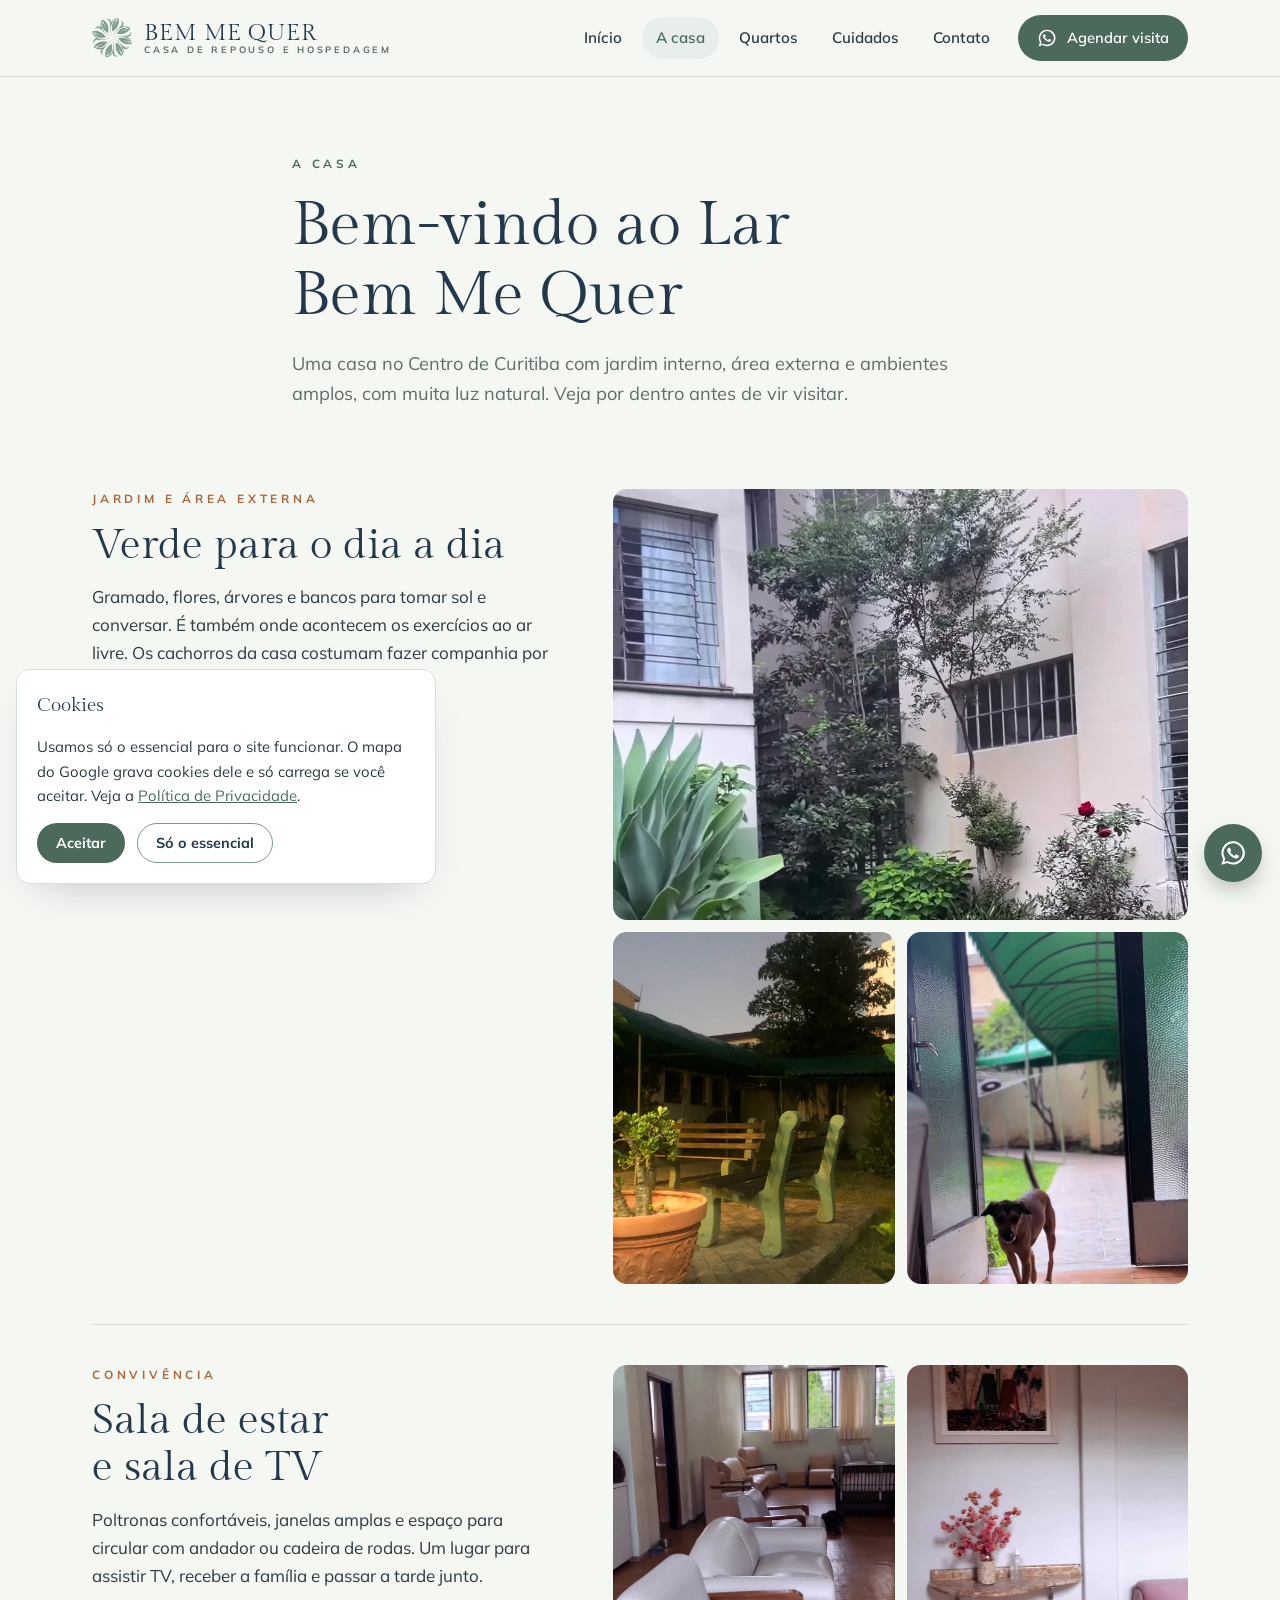
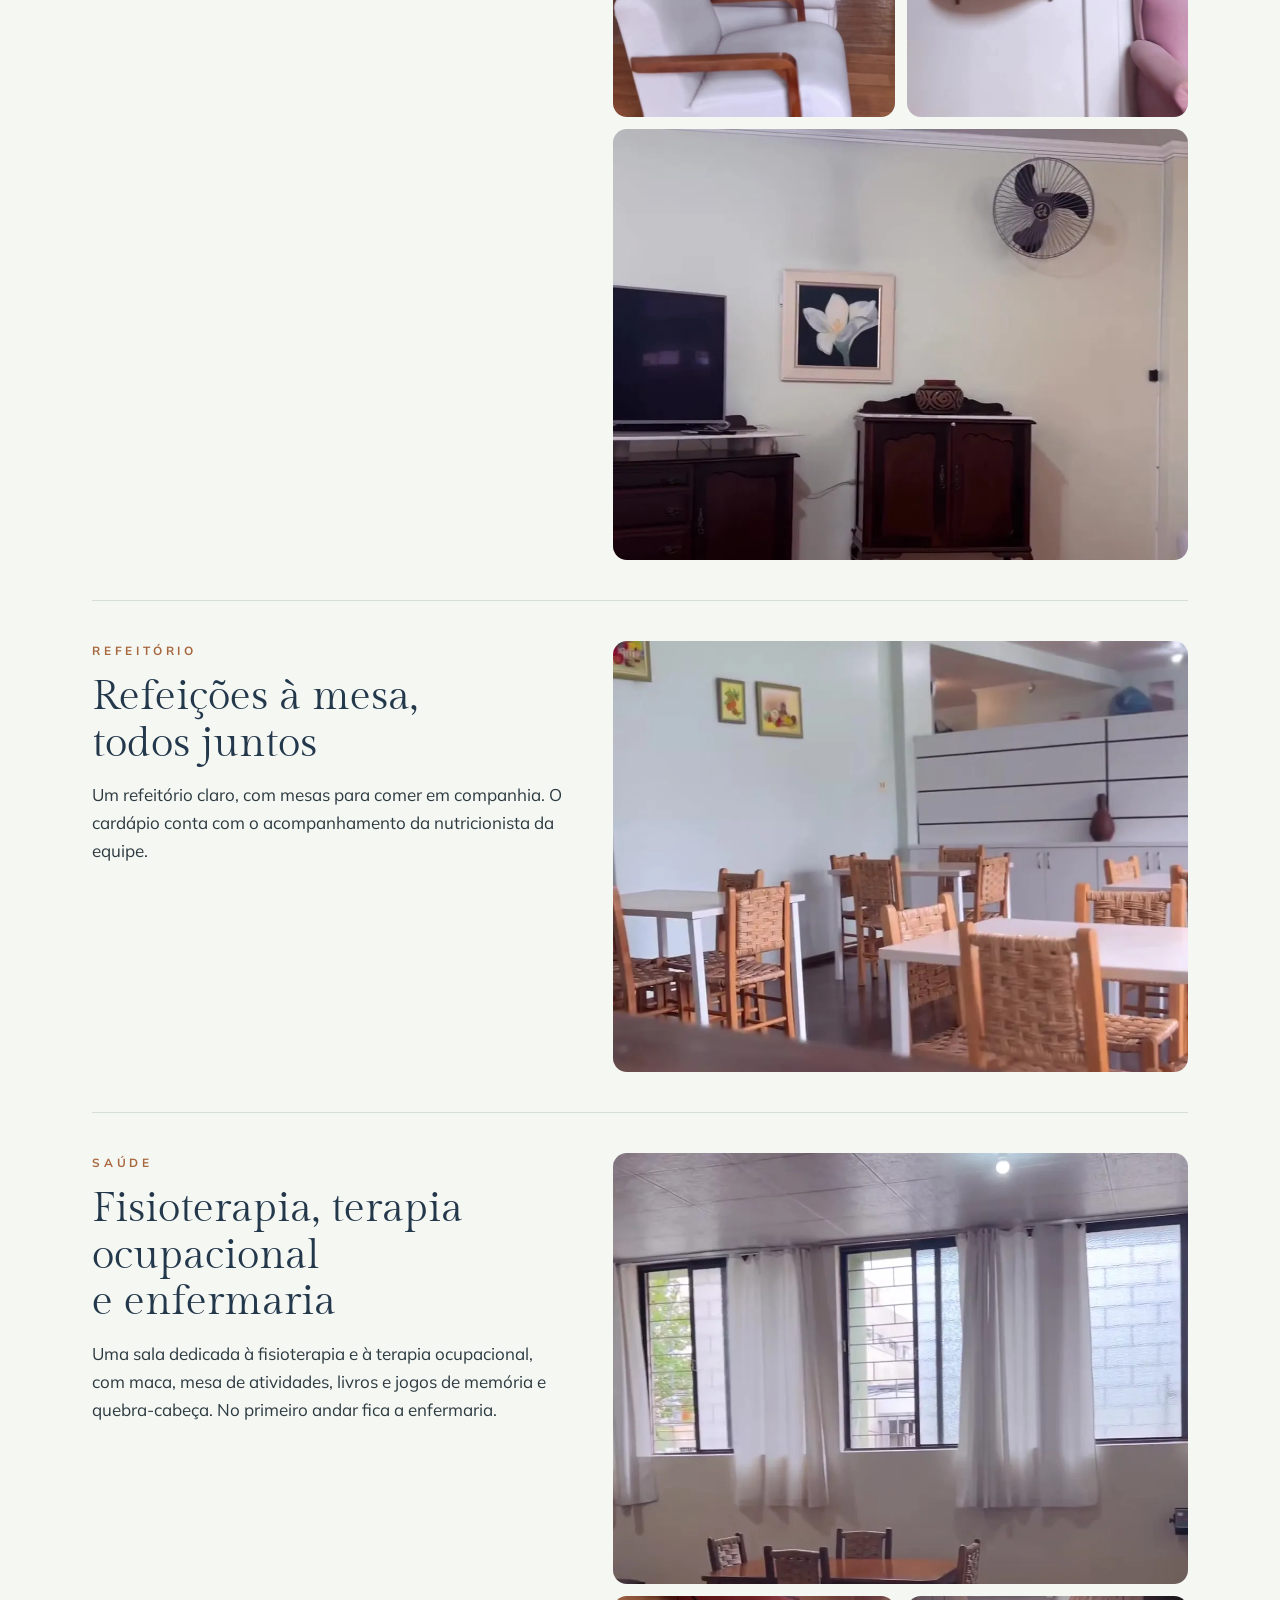
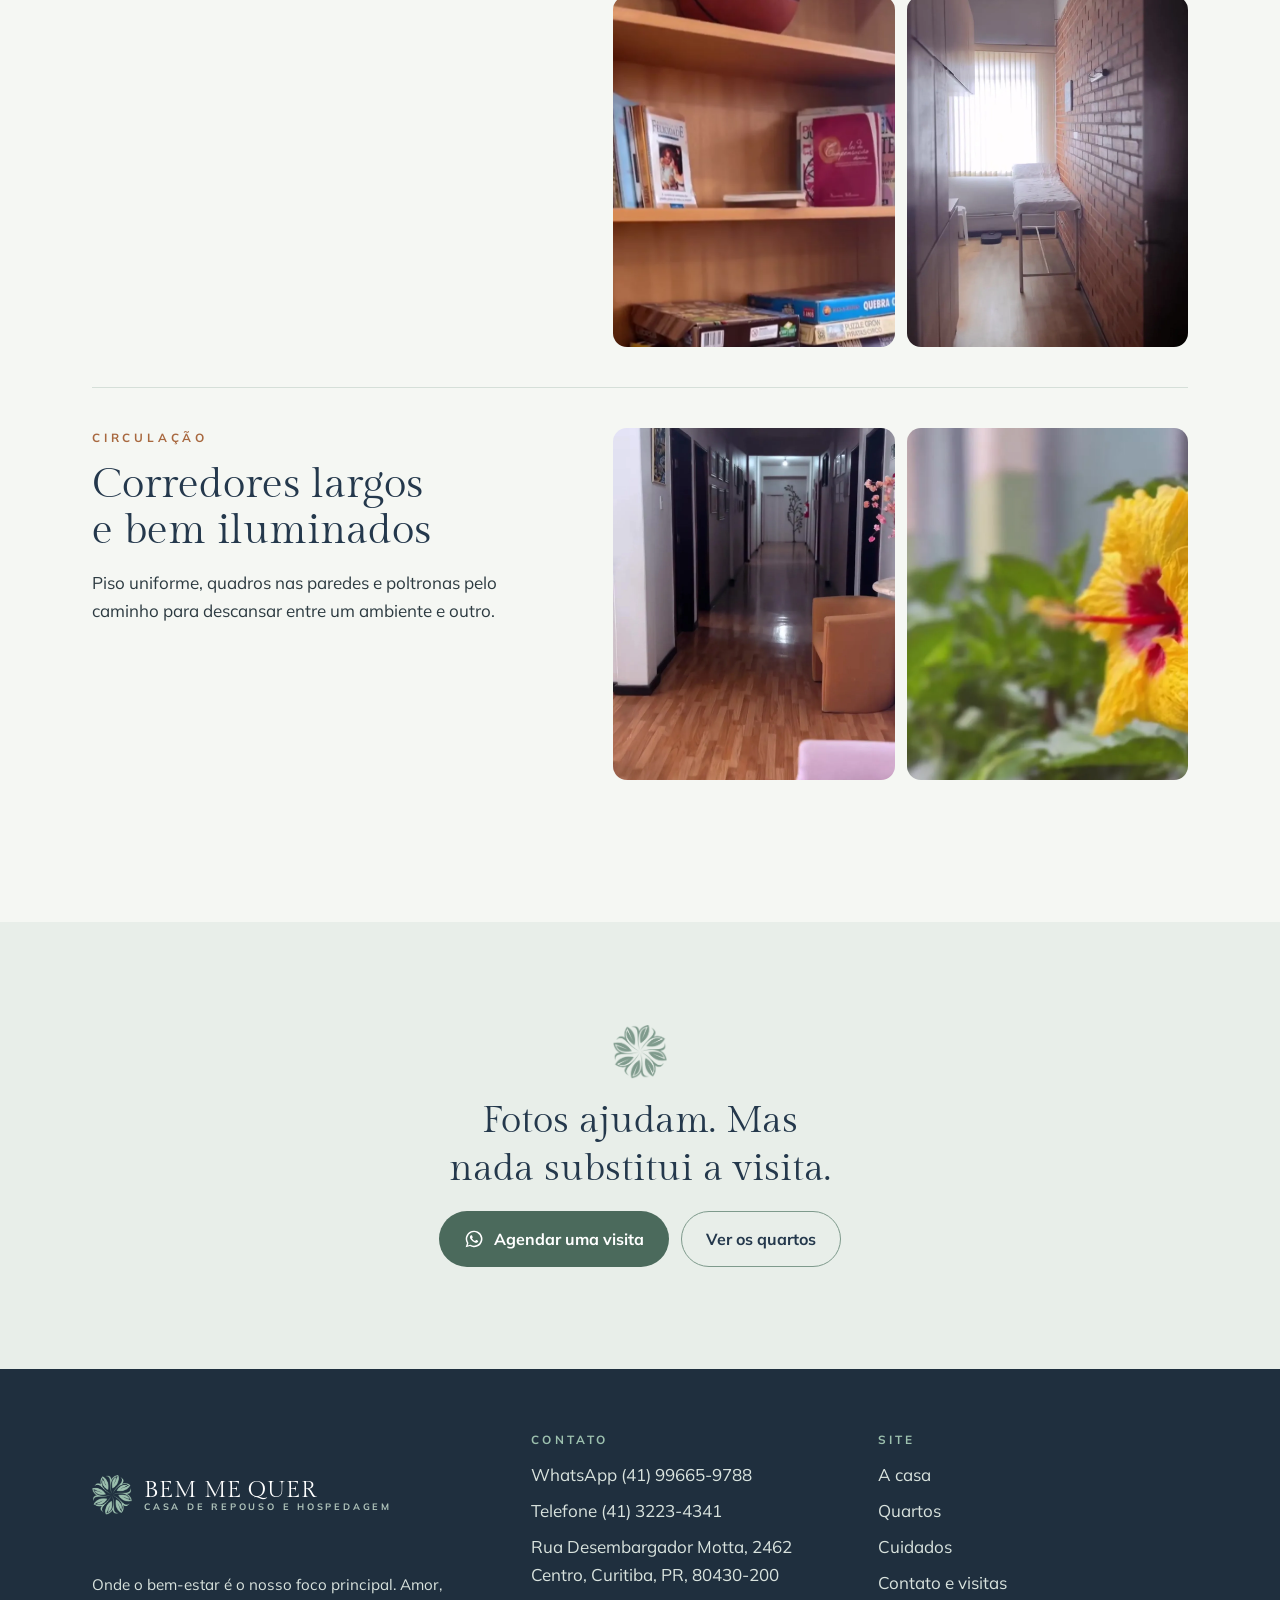
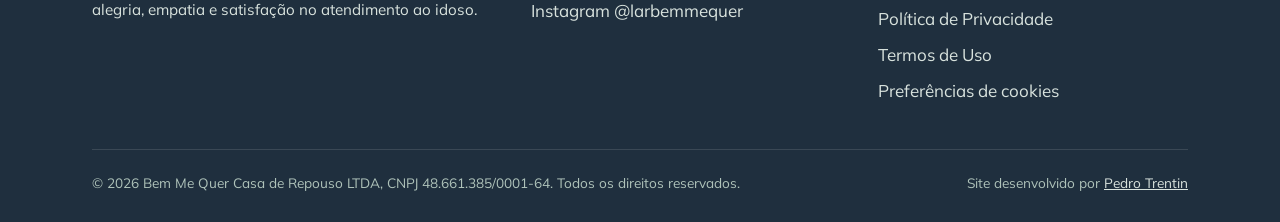
==== a-casa.html @ e37a3519 "Primeira versão do site Bem Me Quer" ====
<!doctype html><html lang="pt-BR"><head><meta charset="utf-8">
<meta name="viewport" content="width=device-width,initial-scale=1,viewport-fit=cover">
<title>A casa | Bem Me Quer</title><meta name="description" content="Conheça os ambientes da Bem Me Quer: jardim, sala de estar, refeitório, sala de fisioterapia e terapia ocupacional e enfermaria.">
<meta property="og:title" content="A casa | Bem Me Quer"><meta property="og:description" content="Conheça os ambientes da Bem Me Quer: jardim, sala de estar, refeitório, sala de fisioterapia e terapia ocupacional e enfermaria."><meta property="og:type" content="website"><meta property="og:locale" content="pt_BR">
<meta property="og:image" content="/img/sala-estar.webp"><meta name="theme-color" content="#7E9A8C">
<link rel="icon" type="image/png" href="/img/flor.png">
<link rel="preload" href="/assets/fonts/gilda-display-latin-400-normal.woff2" as="font" type="font/woff2" crossorigin>
<link rel="stylesheet" href="/assets/fonts.css"><link rel="stylesheet" href="/assets/site.css">
<script type="application/ld+json">{"@context": "https://schema.org", "@type": "LocalBusiness", "name": "Bem Me Quer Casa de Repouso e Hospedagem", "telephone": "+55-41-99665-9788", "address": {"@type": "PostalAddress", "streetAddress": "Rua Desembargador Motta, 2462", "addressLocality": "Curitiba", "addressRegion": "PR", "postalCode": "80430-200", "addressCountry": "BR"}, "sameAs": ["https://www.instagram.com/larbemmequer/"]}</script>
</head><body><a class="skip" href="#conteudo" style="position:absolute;left:-999px">Pular para o conteúdo</a>
<header class="site-header"><div class="wrap hdr">
<a class="brand" href="/" aria-label="Bem Me Quer, página inicial"><span class="flor"></span><span class="brand-name"><b>BEM ME QUER</b><small>Casa de repouso e hospedagem</small></span></a>
<button class="menu-btn" type="button" aria-expanded="false" aria-controls="menu">Menu</button>
<nav class="nav" id="menu" aria-label="Principal"><a href="/" data-link="inicio">Início</a><a href="/a-casa" data-link="a-casa" aria-current="page">A casa</a><a href="/quartos" data-link="quartos">Quartos</a><a href="/cuidados" data-link="cuidados">Cuidados</a><a href="/contato" data-link="contato">Contato</a><a class="btn btn-primary" href="https://wa.me/5541996659788?text=Ol%C3%A1%21%20Vi%20o%20site%20da%20Bem%20Me%20Quer%20e%20gostaria%20de%20mais%20informa%C3%A7%C3%B5es." target="_blank" rel="noopener"><svg viewBox="0 0 24 24" fill="currentColor" aria-hidden="true"><path d="M12.04 2a9.9 9.9 0 0 0-8.5 14.98L2 22l5.15-1.5A9.94 9.94 0 1 0 12.04 2Zm0 18.13a8.2 8.2 0 0 1-4.2-1.15l-.3-.18-3.05.9.9-2.97-.2-.31a8.2 8.2 0 1 1 6.85 3.71Zm4.5-6.14c-.25-.12-1.46-.72-1.69-.8-.23-.08-.39-.12-.55.12-.17.25-.64.8-.78.97-.14.16-.29.18-.53.06a6.7 6.7 0 0 1-3.34-2.92c-.25-.43.25-.4.72-1.34.08-.16.04-.3-.02-.43l-.75-1.8c-.2-.47-.4-.4-.55-.41h-.47a.9.9 0 0 0-.65.3 2.74 2.74 0 0 0-.86 2.04 4.76 4.76 0 0 0 1 2.53 10.9 10.9 0 0 0 4.18 3.69c1.55.67 2.16.73 2.94.61.47-.07 1.46-.6 1.66-1.18.2-.58.2-1.07.14-1.18-.06-.1-.22-.16-.47-.28Z"/></svg>Agendar visita</a></nav>
</div></header><main id="conteudo"><section class="page-head">
 <div class="wrap stack">
  <p class="eyebrow">A casa</p>
  <h1>Bem-vindo ao Lar Bem Me Quer</h1>
  <p class="lead">Uma casa no Centro de Curitiba com jardim interno, área externa e ambientes amplos, com muita luz natural. Veja por dentro antes de vir visitar.</p>
 </div>
</section>

<section class="section" style="padding-top:32px">
 <div class="wrap">

  <div class="env">
   <div class="env-copy">
    <p class="eyebrow">Jardim e área externa</p>
    <h2>Verde para o dia a dia</h2>
    <p>Gramado, flores, árvores e bancos para tomar sol e conversar. É também onde acontecem os exercícios ao ar livre. Os cachorros da casa costumam fazer companhia por ali.</p>
   </div>
   <div class="env-photos">
    <figure class="full"><img src="/img/jardim.webp" alt="Gramado com agaves, árvores e roseiras ao lado do prédio" loading="lazy"></figure>
    <figure class="port"><img src="/img/jardim-banco.webp" alt="Bancos verdes e vaso com planta no jardim" loading="lazy"></figure>
    <figure class="port"><img src="/img/porta-jardim.webp" alt="Porta de vidro aberta para o caminho coberto do jardim" loading="lazy"></figure>
   </div>
  </div>

  <div class="env">
   <div class="env-copy">
    <p class="eyebrow">Convivência</p>
    <h2>Sala de estar e sala de TV</h2>
    <p>Poltronas confortáveis, janelas amplas e espaço para circular com andador ou cadeira de rodas. Um lugar para assistir TV, receber a família e passar a tarde junto.</p>
   </div>
   <div class="env-photos">
    <figure class="port"><img src="/img/sala-estar.webp" alt="Sala de estar com poltronas claras" loading="lazy"></figure>
    <figure class="port"><img src="/img/poltrona-rosa.webp" alt="Canto com poltrona rosa, quadro e arranjo de flores" loading="lazy"></figure>
    <figure class="full"><img src="/img/sala-tv.webp" alt="Sala de TV com móveis de madeira e quadro de flor" loading="lazy"></figure>
   </div>
  </div>

  <div class="env">
   <div class="env-copy">
    <p class="eyebrow">Refeitório</p>
    <h2>Refeições à mesa, todos juntos</h2>
    <p>Um refeitório claro, com mesas para comer em companhia. O cardápio conta com o acompanhamento da nutricionista da equipe.</p>
   </div>
   <div class="env-photos">
    <figure class="full"><img src="/img/refeitorio.webp" alt="Refeitório com mesas brancas e cadeiras de palha" loading="lazy"></figure>
   </div>
  </div>

  <div class="env">
   <div class="env-copy">
    <p class="eyebrow">Saúde</p>
    <h2>Fisioterapia, terapia ocupacional e enfermaria</h2>
    <p>Uma sala dedicada à fisioterapia e à terapia ocupacional, com maca, mesa de atividades, livros e jogos de memória e quebra-cabeça. No primeiro andar fica a enfermaria.</p>
   </div>
   <div class="env-photos">
    <figure class="full"><img src="/img/fisio-sala.webp" alt="Sala de fisioterapia e terapia ocupacional" loading="lazy"></figure>
    <figure class="port"><img src="/img/estante.webp" alt="Estante com livros, jogos de memória e quebra-cabeças" loading="lazy" style="height:100%"></figure>
    <figure class="port"><img src="/img/enfermaria.webp" alt="Enfermaria do primeiro andar com maca" loading="lazy"></figure>
   </div>
  </div>

  <div class="env">
   <div class="env-copy">
    <p class="eyebrow">Circulação</p>
    <h2>Corredores largos e bem iluminados</h2>
    <p>Piso uniforme, quadros nas paredes e poltronas pelo caminho para descansar entre um ambiente e outro.</p>
   </div>
   <div class="env-photos">
    <figure class="port"><img src="/img/corredor.webp" alt="Corredor com portas dos quartos e quadros" loading="lazy"></figure>
    <figure class="port"><img src="/img/hibisco.webp" alt="Hibisco amarelo do jardim" loading="lazy"></figure>
   </div>
  </div>

 </div>
</section>

<section class="section alt">
 <div class="wrap quote-wrap">
  <span class="flor" aria-hidden="true"></span>
  <p class="quote">Fotos ajudam. Mas nada substitui a visita.</p>
  <div class="btn-row" style="justify-content:center"><a class="btn btn-primary" href="https://wa.me/5541996659788?text=Ol%C3%A1%21%20Gostaria%20de%20agendar%20uma%20visita%20%C3%A0%20Bem%20Me%20Quer." target="_blank" rel="noopener"><svg viewBox="0 0 24 24" fill="currentColor" aria-hidden="true"><path d="M12.04 2a9.9 9.9 0 0 0-8.5 14.98L2 22l5.15-1.5A9.94 9.94 0 1 0 12.04 2Zm0 18.13a8.2 8.2 0 0 1-4.2-1.15l-.3-.18-3.05.9.9-2.97-.2-.31a8.2 8.2 0 1 1 6.85 3.71Zm4.5-6.14c-.25-.12-1.46-.72-1.69-.8-.23-.08-.39-.12-.55.12-.17.25-.64.8-.78.97-.14.16-.29.18-.53.06a6.7 6.7 0 0 1-3.34-2.92c-.25-.43.25-.4.72-1.34.08-.16.04-.3-.02-.43l-.75-1.8c-.2-.47-.4-.4-.55-.41h-.47a.9.9 0 0 0-.65.3 2.74 2.74 0 0 0-.86 2.04 4.76 4.76 0 0 0 1 2.53 10.9 10.9 0 0 0 4.18 3.69c1.55.67 2.16.73 2.94.61.47-.07 1.46-.6 1.66-1.18.2-.58.2-1.07.14-1.18-.06-.1-.22-.16-.47-.28Z"/></svg>Agendar uma visita</a><a class="btn btn-ghost" href="/quartos">Ver os quartos</a></div>
 </div>
</section>
</main><footer class="site-footer"><div class="wrap">
<div class="ft">
 <div class="stack" style="gap:16px">
  <a class="brand" href="/"><span class="flor"></span><span class="brand-name"><b>BEM ME QUER</b><small>Casa de repouso e hospedagem</small></span></a>
  <p>Onde o bem-estar é o nosso foco principal. Amor, alegria, empatia e satisfação no atendimento ao idoso.</p>
 </div>
 <div><h3>Contato</h3><ul>
  <li><a href="https://wa.me/5541996659788?text=Ol%C3%A1%21%20Vi%20o%20site%20da%20Bem%20Me%20Quer%20e%20gostaria%20de%20mais%20informa%C3%A7%C3%B5es." target="_blank" rel="noopener">WhatsApp (41) 99665-9788</a></li>
  <li>Telefone (41) 3223-4341</li>
  <li><a href="https://www.google.com/maps/search/?api=1&query=Rua%20Desembargador%20Motta%2C%202462%2C%20Centro%2C%20Curitiba%2C%20PR%2C%2080430-200" target="_blank" rel="noopener">Rua Desembargador Motta, 2462<br>Centro, Curitiba, PR, 80430-200</a></li>
  <li><a href="https://www.instagram.com/larbemmequer/" target="_blank" rel="noopener">Instagram @larbemmequer</a></li>
 </ul></div>
 <div><h3>Site</h3><ul>
  <li><a href="/a-casa">A casa</a></li><li><a href="/quartos">Quartos</a></li><li><a href="/cuidados">Cuidados</a></li><li><a href="/contato">Contato e visitas</a></li>
  <li><a href="/privacidade">Política de Privacidade</a></li><li><a href="/termos">Termos de Uso</a></li>
  <li><button class="linkbtn" type="button" data-cookie-prefs>Preferências de cookies</button></li>
 </ul></div>
</div>
<div class="ft-bottom"><span>© <span data-year>2026</span> Bem Me Quer Casa de Repouso LTDA, CNPJ 48.661.385/0001-64. Todos os direitos reservados.</span><span>Site desenvolvido por <a href="https://www.instagram.com/ph.trentin/" target="_blank" rel="noopener">Pedro Trentin</a></span></div>
</div></footer>
<a class="wa-float" href="https://wa.me/5541996659788?text=Ol%C3%A1%21%20Vi%20o%20site%20da%20Bem%20Me%20Quer%20e%20gostaria%20de%20mais%20informa%C3%A7%C3%B5es." target="_blank" rel="noopener" aria-label="Conversar no WhatsApp"><svg viewBox="0 0 24 24" fill="currentColor" aria-hidden="true"><path d="M12.04 2a9.9 9.9 0 0 0-8.5 14.98L2 22l5.15-1.5A9.94 9.94 0 1 0 12.04 2Zm0 18.13a8.2 8.2 0 0 1-4.2-1.15l-.3-.18-3.05.9.9-2.97-.2-.31a8.2 8.2 0 1 1 6.85 3.71Zm4.5-6.14c-.25-.12-1.46-.72-1.69-.8-.23-.08-.39-.12-.55.12-.17.25-.64.8-.78.97-.14.16-.29.18-.53.06a6.7 6.7 0 0 1-3.34-2.92c-.25-.43.25-.4.72-1.34.08-.16.04-.3-.02-.43l-.75-1.8c-.2-.47-.4-.4-.55-.41h-.47a.9.9 0 0 0-.65.3 2.74 2.74 0 0 0-.86 2.04 4.76 4.76 0 0 0 1 2.53 10.9 10.9 0 0 0 4.18 3.69c1.55.67 2.16.73 2.94.61.47-.07 1.46-.6 1.66-1.18.2-.58.2-1.07.14-1.18-.06-.1-.22-.16-.47-.28Z"/></svg></a>
<div class="cookie" id="cookie" role="dialog" aria-label="Aviso de cookies" hidden>
 <b>Cookies</b>
 <p>Usamos só o essencial para o site funcionar. O mapa do Google grava cookies dele e só carrega se você aceitar. Veja a <a href="/privacidade">Política de Privacidade</a>.</p>
 <div class="btn-row"><button class="btn btn-primary" type="button" data-accept>Aceitar</button><button class="btn btn-ghost" type="button" data-essential>Só o essencial</button></div>
</div><script src="/assets/site.js"></script></body></html>
---- assets/fonts.css ----
@font-face{font-family:"Gilda Display";src:url(/assets/fonts/gilda-display-latin-400-normal.woff2) format("woff2");font-weight:400;font-display:swap}
@font-face{font-family:"Mulish";src:url(/assets/fonts/mulish-latin-400-normal.woff2) format("woff2");font-weight:400;font-display:swap}
@font-face{font-family:"Mulish";src:url(/assets/fonts/mulish-latin-600-normal.woff2) format("woff2");font-weight:600;font-display:swap}
@font-face{font-family:"Mulish";src:url(/assets/fonts/mulish-latin-700-normal.woff2) format("woff2");font-weight:700;font-display:swap}
---- assets/site.css ----
:root{
  --paper:#F5F7F3;
  --paper-2:#E8EEE9;
  --card:#FFFFFF;
  --sage:#7E9A8C;
  --sage-deep:#4B6A5C;
  --sage-soft:#C9D8CF;
  --navy:#24384C;
  --ink:#2C3A40;
  --muted:#5E6E69;
  --caramel:#A8683F;
  --line:#D5DFD8;
  --on-sage:#FFFFFF;
  --footer:#1F2F3E;
  --footer-ink:#D9E3DE;
  --shadow:0 18px 40px -24px rgba(36,56,76,.35);
  --radius:14px;
  --display:"Gilda Display","Cormorant Garamond",Georgia,"Times New Roman",serif;
  --body:"Mulish","Segoe UI",system-ui,-apple-system,sans-serif;
  --wrap:1160px;
}
@media (prefers-color-scheme:dark){
  :root:not([data-theme="light"]){
    color-scheme:dark;
    --paper:#131B20;--paper-2:#1A252B;--card:#1E2A31;
    --sage:#7E9A8C;--sage-deep:#9CC0AE;--sage-soft:#2E4239;
    --navy:#E4ECE7;--ink:#D6E0DB;--muted:#9FB0A9;--caramel:#D79A72;
    --line:#2C3A40;--footer:#0D1418;--footer-ink:#C9D6D0;
    --shadow:0 18px 40px -24px rgba(0,0,0,.6);
  }
}
:root[data-theme="dark"]{
  color-scheme:dark;
  --paper:#131B20;--paper-2:#1A252B;--card:#1E2A31;
  --sage:#7E9A8C;--sage-deep:#9CC0AE;--sage-soft:#2E4239;
  --navy:#E4ECE7;--ink:#D6E0DB;--muted:#9FB0A9;--caramel:#D79A72;
  --line:#2C3A40;--footer:#0D1418;--footer-ink:#C9D6D0;
  --shadow:0 18px 40px -24px rgba(0,0,0,.6);
}

*,*::before,*::after{box-sizing:border-box}
html{scroll-behavior:smooth}
@media (prefers-reduced-motion:reduce){html{scroll-behavior:auto}*{animation:none!important;transition:none!important}}
body{margin:0;background:var(--paper);color:var(--ink);font-family:var(--body);font-size:17px;line-height:1.65;-webkit-font-smoothing:antialiased}
img{max-width:100%;display:block}
a{color:var(--sage-deep)}
a:focus-visible,button:focus-visible,summary:focus-visible{outline:2px solid var(--caramel);outline-offset:3px;border-radius:6px}
h1,h2,h3{font-family:var(--display);font-weight:400;color:var(--navy);line-height:1.12;text-wrap:balance;margin:0}
h1{font-size:clamp(2.3rem,5.2vw,3.9rem)}
h2{font-size:clamp(1.8rem,3.4vw,2.6rem)}
h3{font-size:1.4rem}
p{margin:0}
.wrap{max-width:var(--wrap);margin:0 auto;padding-inline:clamp(16px,4vw,32px)}
.eyebrow{font-size:.74rem;letter-spacing:.32em;text-transform:uppercase;color:var(--sage-deep);font-weight:700}
.lead{font-size:1.14rem;color:var(--muted);max-width:60ch}
.stack{display:grid;gap:18px}
.section{padding-block:clamp(56px,8vw,104px)}
.section.alt{background:var(--paper-2)}
.sec-head{display:grid;gap:14px;max-width:720px;margin-bottom:40px}
.flor{display:inline-block;width:1em;height:1em;background:currentColor;-webkit-mask:url(/img/flor.png) center/contain no-repeat;mask:url(/img/flor.png) center/contain no-repeat}

/* botões */
.btn{display:inline-flex;align-items:center;gap:10px;padding:14px 24px;border-radius:999px;font-weight:700;font-size:1rem;text-decoration:none;border:1.5px solid transparent;cursor:pointer;transition:background .2s,color .2s,border-color .2s;font-family:var(--body)}
.btn svg{width:20px;height:20px;flex:none}
.btn-primary{background:#4B6A5C;color:#fff}
.btn-primary:hover{background:#3C5A4C}
.btn-ghost{border-color:var(--sage);color:var(--navy);background:transparent}
.btn-ghost:hover{background:var(--sage-soft)}
.btn-row{display:flex;flex-wrap:wrap;gap:12px}

/* header */
.site-header{position:sticky;top:env(safe-area-inset-top,0px);z-index:40;background:color-mix(in srgb,var(--paper) 92%,transparent);backdrop-filter:blur(10px);border-bottom:1px solid var(--line)}
.hdr{display:flex;align-items:center;justify-content:space-between;gap:20px;min-height:76px}
.brand{display:flex;align-items:center;gap:12px;text-decoration:none;color:var(--navy)}
.brand .flor{font-size:40px;color:var(--sage)}
.brand-name{display:grid;line-height:1.05}
.brand-name b{font-family:var(--display);font-weight:400;font-size:1.45rem;letter-spacing:.04em}
.brand-name small{font-size:.58rem;letter-spacing:.3em;text-transform:uppercase;color:var(--muted);font-weight:700}
.nav{display:flex;align-items:center;gap:6px}
.nav a{padding:8px 14px;border-radius:999px;text-decoration:none;color:var(--ink);font-weight:600;font-size:.95rem}
.nav a:hover{background:var(--paper-2)}
.nav a[aria-current="page"]{color:var(--sage-deep);background:var(--paper-2)}
.nav .btn{margin-left:8px;padding:10px 18px;font-size:.92rem}
.nav a.btn-primary,.nav a.btn-primary:hover{color:#fff;background:#4B6A5C}
.nav a.btn-primary:hover{background:#3C5A4C}
.nw{white-space:nowrap}
.menu-btn{display:none;background:none;border:1.5px solid var(--line);border-radius:999px;padding:9px 16px;font:700 .9rem var(--body);color:var(--navy);cursor:pointer}
@media (max-width:900px){
  .menu-btn{display:inline-flex}
  .nav{display:none;position:absolute;left:0;right:0;top:100%;flex-direction:column;align-items:stretch;background:var(--paper);border-bottom:1px solid var(--line);padding:12px clamp(16px,4vw,32px) 20px}
  .nav.open{display:flex}
  .nav a{padding:12px 14px}
  .nav .btn{margin:8px 0 0;justify-content:center}
}

/* hero */
.hero{padding-block:clamp(40px,6vw,80px) clamp(56px,7vw,96px);position:relative;overflow:hidden}
.hero-grid{display:grid;grid-template-columns:1fr 1fr;gap:clamp(32px,5vw,72px);align-items:center}
.hero-copy{display:grid;gap:24px;position:relative;z-index:1}
.hero-copy .lead{font-size:1.2rem}
.hero-bg{position:absolute;right:-140px;top:-120px;font-size:520px;color:var(--sage);opacity:.09;animation:girar 3.2s cubic-bezier(.2,.7,.2,1) both;pointer-events:none}
@keyframes girar{from{transform:rotate(-40deg)}to{transform:rotate(0)}}
.arches{display:grid;grid-template-columns:1.25fr 1fr;gap:16px;align-items:end}
.arch{border-radius:999px 999px 16px 16px;overflow:hidden;box-shadow:var(--shadow);background:var(--paper-2)}
.arch img{width:100%;height:100%;object-fit:cover}
.arches .a1{aspect-ratio:4/5.6}
.arches .a2{aspect-ratio:4/5;margin-bottom:40px}
.hero-note{display:flex;gap:10px;align-items:center;color:var(--muted);font-size:.95rem}
.hero-note svg{width:18px;height:18px;color:var(--sage-deep);flex:none}
@media (max-width:860px){.hero-grid{grid-template-columns:1fr}.hero-bg{font-size:360px;right:-120px}}

/* faixa de fatos */
.facts{display:grid;grid-template-columns:repeat(4,1fr);border-block:1px solid var(--line)}
.fact{display:grid;gap:6px;padding:26px 22px;border-left:1px solid var(--line)}
.fact:first-child{border-left:0}
.fact svg{width:26px;height:26px;color:var(--sage-deep)}
.fact b{font-family:var(--display);font-weight:400;font-size:1.22rem;color:var(--navy)}
.fact span{font-size:.93rem;color:var(--muted)}
@media (max-width:860px){.facts{grid-template-columns:1fr 1fr}.fact:nth-child(3){border-left:0}.fact:nth-child(n+3){border-top:1px solid var(--line)}}
@media (max-width:460px){.facts{grid-template-columns:1fr}.fact{border-left:0!important;border-top:1px solid var(--line)}.fact:first-child{border-top:0}}

/* modalidades */
.modes{display:grid;grid-template-columns:repeat(3,1fr);gap:22px}
.mode{background:var(--card);border:1px solid var(--line);border-radius:var(--radius);padding:30px 26px;display:grid;gap:12px;align-content:start}
.mode .petal{width:46px;height:46px;border-radius:999px 999px 8px 999px;background:var(--sage-soft);display:grid;place-items:center;color:var(--sage-deep)}
.mode .petal svg{width:22px;height:22px}
.mode p{color:var(--muted)}
@media (max-width:860px){.modes{grid-template-columns:1fr}}

/* galeria */
.gallery{display:grid;grid-template-columns:repeat(6,1fr);grid-auto-rows:160px;gap:14px}
.gallery figure{margin:0;position:relative;border-radius:var(--radius);overflow:hidden;background:var(--paper-2)}
.gallery img{width:100%;height:100%;object-fit:cover;transition:transform .6s}
.gallery figure:hover img{transform:scale(1.03)}
.gallery figcaption{position:absolute;left:10px;bottom:10px;background:rgba(20,32,40,.72);color:#fff;font-size:.8rem;font-weight:600;padding:5px 12px;border-radius:999px;letter-spacing:.02em}
.g-a{grid-column:span 3;grid-row:span 2}.g-b{grid-column:span 3;grid-row:span 2}
.g-c{grid-column:span 2;grid-row:span 2}.g-d{grid-column:span 2;grid-row:span 2}.g-e{grid-column:span 2;grid-row:span 2}
@media (max-width:760px){.gallery{grid-template-columns:1fr 1fr;grid-auto-rows:150px}.gallery figure{grid-column:span 1!important;grid-row:span 1!important}.gallery figure.wide{grid-column:span 2!important;grid-row:span 2!important}}

/* split */
.split{display:grid;grid-template-columns:1fr 1fr;gap:clamp(28px,5vw,64px);align-items:center}
.split.rev>.split-media{order:2}
.split-media{border-radius:var(--radius);overflow:hidden;box-shadow:var(--shadow)}
.split-media img{width:100%;height:100%;object-fit:cover}
.split-copy{display:grid;gap:18px}
@media (max-width:860px){.split{grid-template-columns:1fr}.split.rev>.split-media{order:0}}

.checks{list-style:none;padding:0;margin:0;display:grid;gap:10px}
.checks li{display:flex;gap:12px;align-items:flex-start}
.checks li::before{content:"";flex:none;width:18px;height:18px;margin-top:4px;background:var(--sage-deep);-webkit-mask:url(/img/flor.png) center/contain no-repeat;mask:url(/img/flor.png) center/contain no-repeat}

/* equipe */
.team{display:flex;flex-wrap:wrap;gap:10px}
.team span{border:1.5px solid var(--sage);border-radius:999px;padding:8px 18px;font-weight:600;color:var(--navy);background:var(--card)}

/* quartos */
.rooms{display:grid;grid-template-columns:1fr 1fr;gap:26px}
.room{background:var(--card);border:1px solid var(--line);border-radius:var(--radius);overflow:hidden;display:grid;grid-template-rows:auto 1fr}
.room-img{aspect-ratio:4/3;overflow:hidden}
.room-img img{width:100%;height:100%;object-fit:cover}
.room-body{padding:26px;display:grid;gap:14px;align-content:start}
.tag{display:inline-block;font-size:.7rem;letter-spacing:.24em;text-transform:uppercase;font-weight:700;color:var(--caramel)}
@media (max-width:760px){.rooms{grid-template-columns:1fr}}

/* momentos */
.moments{display:grid;grid-template-columns:repeat(4,1fr);gap:14px}
.moments figure{margin:0;display:grid;gap:10px}
.moments .ph{aspect-ratio:4/5;border-radius:var(--radius);overflow:hidden;background:var(--paper-2)}
.moments img{width:100%;height:100%;object-fit:cover}
.moments figcaption{font-size:.92rem;color:var(--muted)}
@media (max-width:860px){.moments{grid-template-columns:1fr 1fr}}

.quote{font-family:var(--display);font-size:clamp(1.6rem,3.2vw,2.4rem);color:var(--navy);line-height:1.25;max-width:24ch;text-wrap:balance}
.quote-wrap{display:grid;justify-items:center;text-align:center;gap:18px}
.quote-wrap .flor{font-size:54px;color:var(--sage)}
.quote-wrap small{color:var(--muted);letter-spacing:.2em;text-transform:uppercase;font-size:.72rem;font-weight:700}

/* bloco verde */
.band{background:#7E9A8C;color:#fff;border-radius:22px;padding:clamp(32px,5vw,56px);display:grid;grid-template-columns:1.3fr 1fr;gap:32px;align-items:center;position:relative;overflow:hidden}
.band h2{color:#fff}
.band p{color:#F1F6F3}
.band .flor{position:absolute;right:-60px;bottom:-80px;font-size:300px;color:#fff;opacity:.12}
.band .btn-primary{background:#24384C}
.band .btn-primary:hover{background:#1A2B3B}
.band .btn-ghost{border-color:#fff;color:#fff}
.band .btn-ghost:hover{background:rgba(255,255,255,.12)}
.band-info{display:grid;gap:10px;position:relative;font-size:.98rem}
.band-info div{display:flex;gap:10px;align-items:flex-start}
.band-info svg{width:20px;height:20px;flex:none;margin-top:3px}
@media (max-width:860px){.band{grid-template-columns:1fr}}

/* page head */
.page-head{padding-block:clamp(44px,6vw,80px) 8px}
.page-head .stack{max-width:760px}

/* ambientes */
.env{display:grid;grid-template-columns:.9fr 1.1fr;gap:clamp(24px,4vw,56px);align-items:start;padding-block:40px;border-top:1px solid var(--line)}
.env:first-of-type{border-top:0}
.env-copy{display:grid;gap:14px;position:sticky;top:110px}
.env-copy .eyebrow{color:var(--caramel)}
.env-photos{display:grid;grid-template-columns:1fr 1fr;gap:12px}
.env-photos figure{margin:0;border-radius:var(--radius);overflow:hidden;background:var(--paper-2)}
.env-photos img{width:100%;height:100%;object-fit:cover}
.env-photos .full{grid-column:span 2;aspect-ratio:4/3}
.env-photos .port{aspect-ratio:4/5}
@media (max-width:860px){.env{grid-template-columns:1fr}.env-copy{position:static}}

/* passos */
.steps{list-style:none;padding:0;margin:0;display:grid;grid-template-columns:repeat(3,1fr);gap:20px;counter-reset:s}
.steps li{counter-increment:s;background:var(--card);border:1px solid var(--line);border-radius:var(--radius);padding:24px;display:grid;gap:8px;align-content:start}
.steps li::before{content:counter(s);font-family:var(--display);font-size:2.2rem;color:var(--sage);line-height:1}
.steps p{color:var(--muted);font-size:.97rem}
@media (max-width:760px){.steps{grid-template-columns:1fr}}

/* contato */
.contact-grid{display:grid;grid-template-columns:1fr 1.1fr;gap:28px;align-items:start}
.cards{display:grid;gap:14px}
.ccard{display:flex;gap:16px;align-items:flex-start;background:var(--card);border:1px solid var(--line);border-radius:var(--radius);padding:20px 22px;text-decoration:none;color:var(--ink)}
.ccard svg{width:24px;height:24px;color:var(--sage-deep);flex:none;margin-top:2px}
.ccard b{display:block;font-size:.72rem;letter-spacing:.22em;text-transform:uppercase;color:var(--muted)}
.ccard span{font-size:1.1rem;font-weight:600;color:var(--navy);font-variant-numeric:tabular-nums}
a.ccard:hover{border-color:var(--sage)}
.map{border-radius:var(--radius);overflow:hidden;border:1px solid var(--line);background:var(--paper-2);min-height:380px;display:grid}
.map iframe{width:100%;height:100%;min-height:380px;border:0}
.map-gate{display:grid;place-items:center;align-content:center;gap:14px;padding:30px;text-align:center;color:var(--muted)}
.map-gate .flor{font-size:48px;color:var(--sage)}
@media (max-width:860px){.contact-grid{grid-template-columns:1fr}}

.faq{display:grid;gap:10px;max-width:820px}
.faq details{background:var(--card);border:1px solid var(--line);border-radius:var(--radius);padding:4px 22px}
.faq summary{cursor:pointer;font-weight:700;color:var(--navy);padding:16px 0;list-style:none;display:flex;justify-content:space-between;gap:16px}
.faq summary::after{content:"+";font-family:var(--display);font-size:1.5rem;line-height:1;color:var(--sage-deep)}
.faq details[open] summary::after{content:"\2212"}
.faq details p{padding-bottom:18px;color:var(--muted)}

/* legal */
.legal{max-width:760px;display:grid;gap:16px}
.legal h2{font-size:1.5rem;margin-top:18px}
.legal ul{margin:0;padding-left:1.2em;display:grid;gap:6px}
.legal p,.legal li{color:var(--ink)}

/* footer */
.site-footer{background:var(--footer);color:var(--footer-ink);padding-block:64px 28px;margin-top:0}
.site-footer a{color:var(--footer-ink)}
.ft{display:grid;grid-template-columns:1.3fr 1fr 1fr;gap:36px}
.ft .brand{color:#fff}
.ft .brand .flor{color:#9CC0AE}
.ft .brand-name small{color:#AFC3BA}
.ft h3{font-family:var(--body);font-size:.74rem;letter-spacing:.26em;text-transform:uppercase;color:#9CC0AE;font-weight:700;margin-bottom:14px}
.ft ul{list-style:none;padding:0;margin:0;display:grid;gap:8px}
.ft ul a{text-decoration:none}
.ft ul a:hover{text-decoration:underline}
.ft p{font-size:.95rem}
.linkbtn{background:none;border:0;padding:0;color:var(--footer-ink);font:inherit;cursor:pointer;text-decoration:none}
.linkbtn:hover{text-decoration:underline}
.ft-bottom{margin-top:44px;padding-top:22px;border-top:1px solid rgba(255,255,255,.12);display:flex;flex-wrap:wrap;justify-content:space-between;gap:12px;font-size:.85rem;color:#AFC3BA}
@media (max-width:860px){.ft{grid-template-columns:1fr}}

/* whatsapp flutuante */
.wa-float{position:fixed;right:18px;bottom:calc(18px + env(safe-area-inset-bottom,0px));z-index:50;width:58px;height:58px;border-radius:50%;background:#4B6A5C;color:#fff;display:grid;place-items:center;box-shadow:0 10px 26px -8px rgba(0,0,0,.4)}
.wa-float svg{width:28px;height:28px}
.wa-float:hover{background:#3C5A4C}

/* cookies */
.cookie{position:fixed;left:16px;bottom:calc(16px + env(safe-area-inset-bottom,0px));z-index:60;max-width:420px;background:var(--card);color:var(--ink);border:1px solid var(--line);border-radius:var(--radius);box-shadow:var(--shadow);padding:20px;display:grid;gap:14px;font-size:.93rem}
.cookie b{font-family:var(--display);font-weight:400;font-size:1.2rem;color:var(--navy)}
.cookie .btn{padding:10px 18px;font-size:.9rem}
@media (max-width:520px){.cookie{right:16px;max-width:none;bottom:calc(86px + env(safe-area-inset-bottom,0px))}}
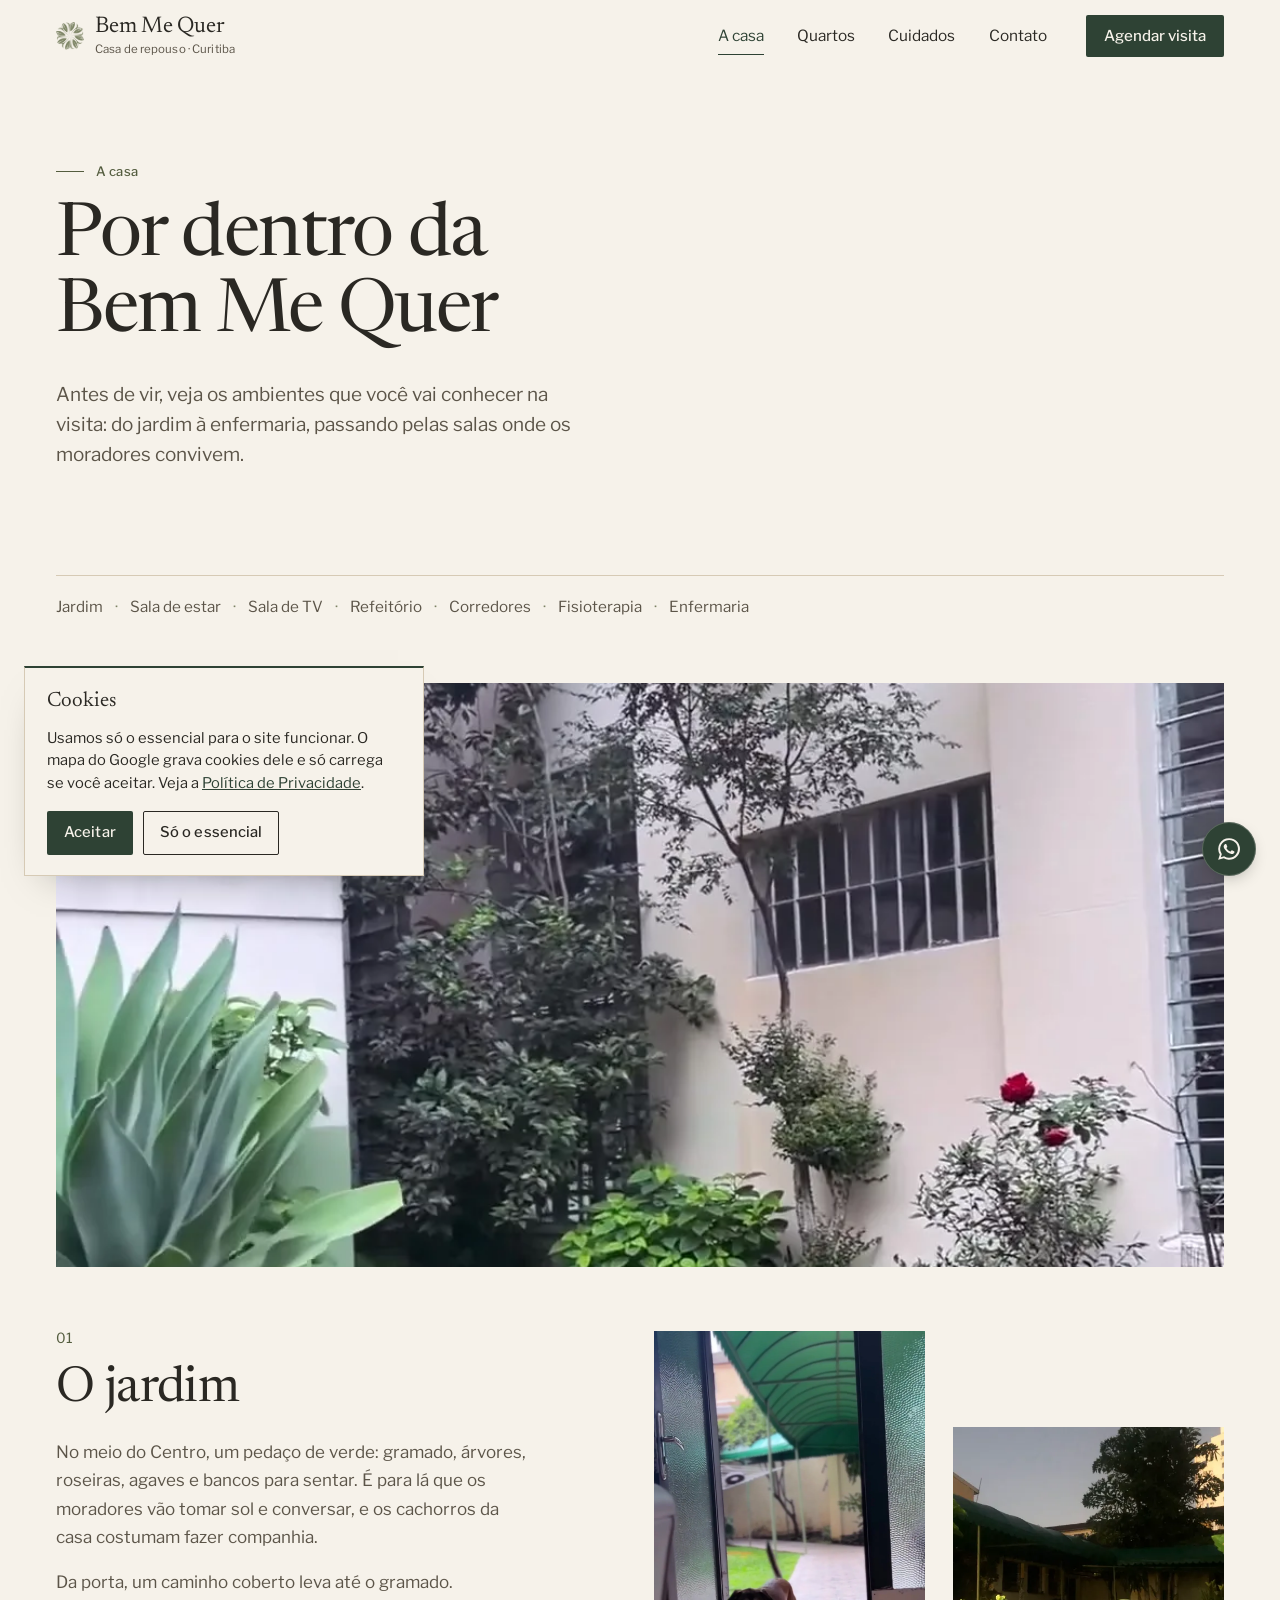
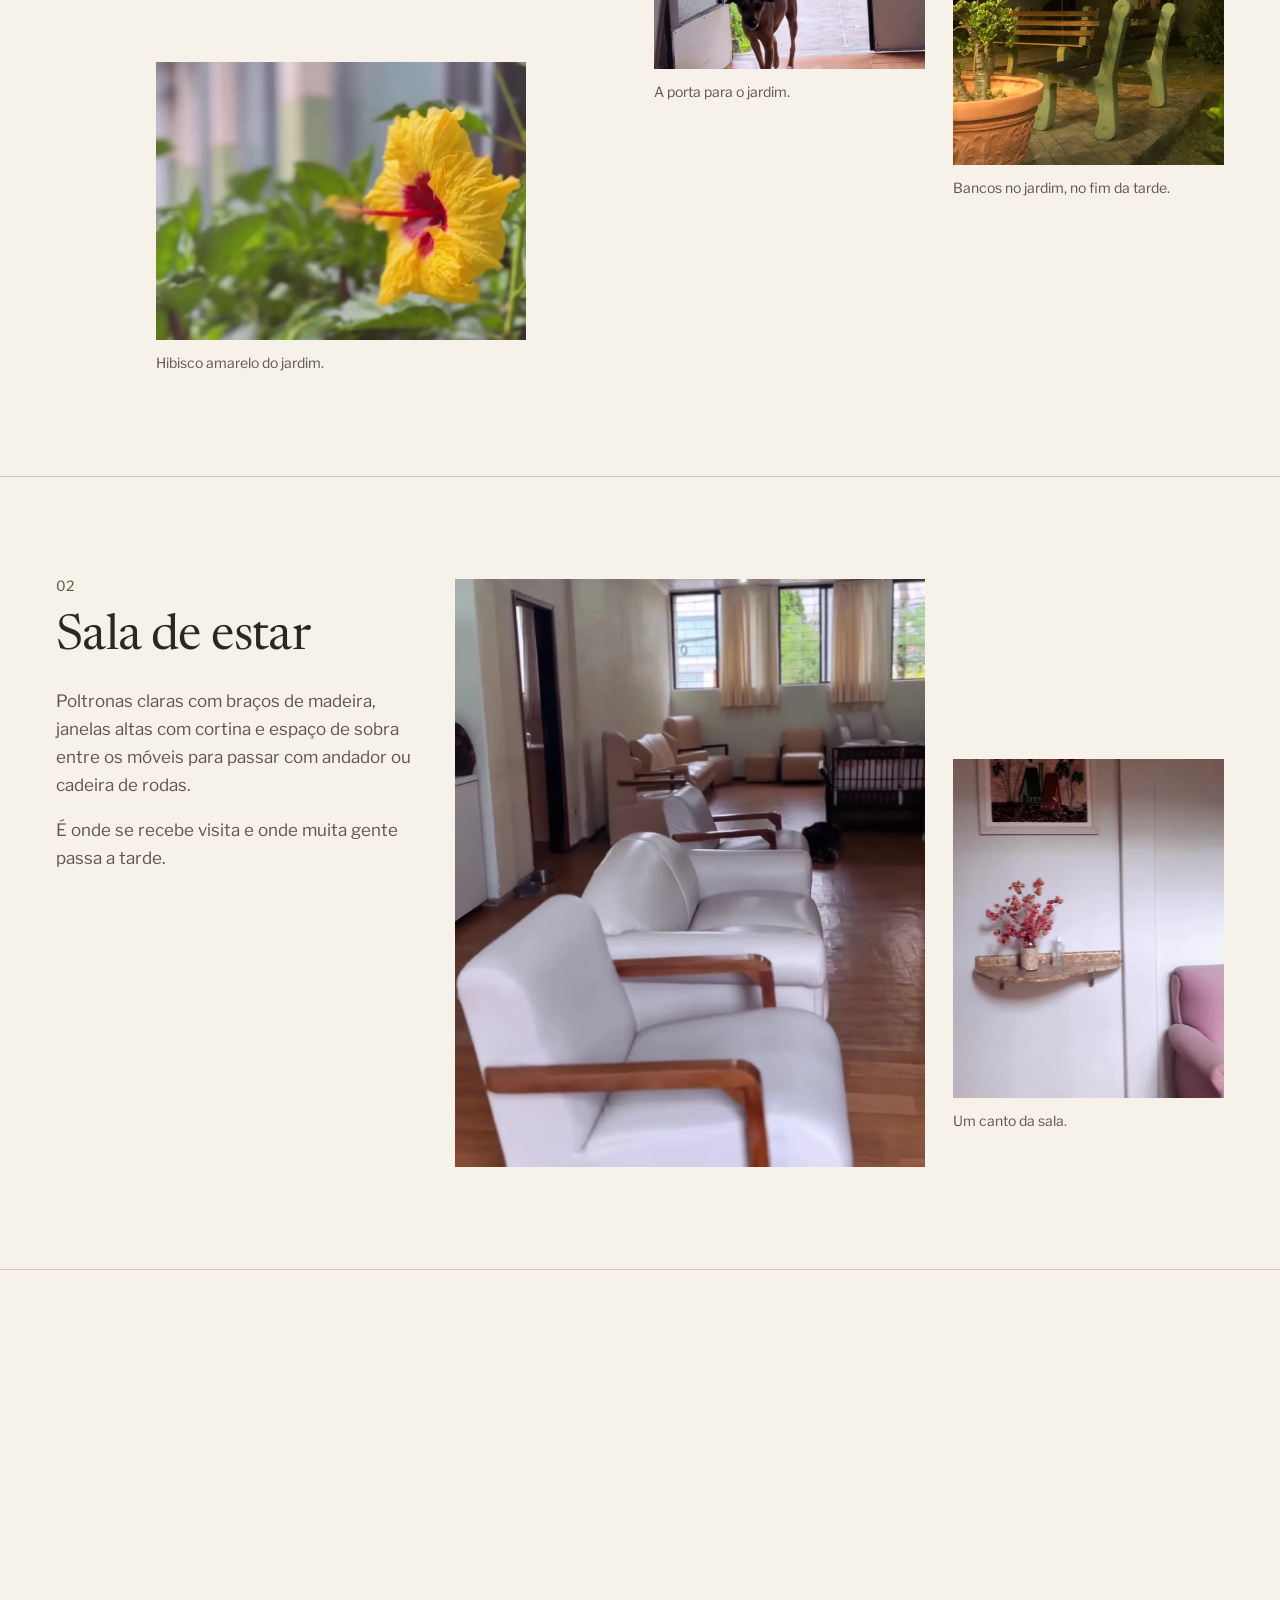
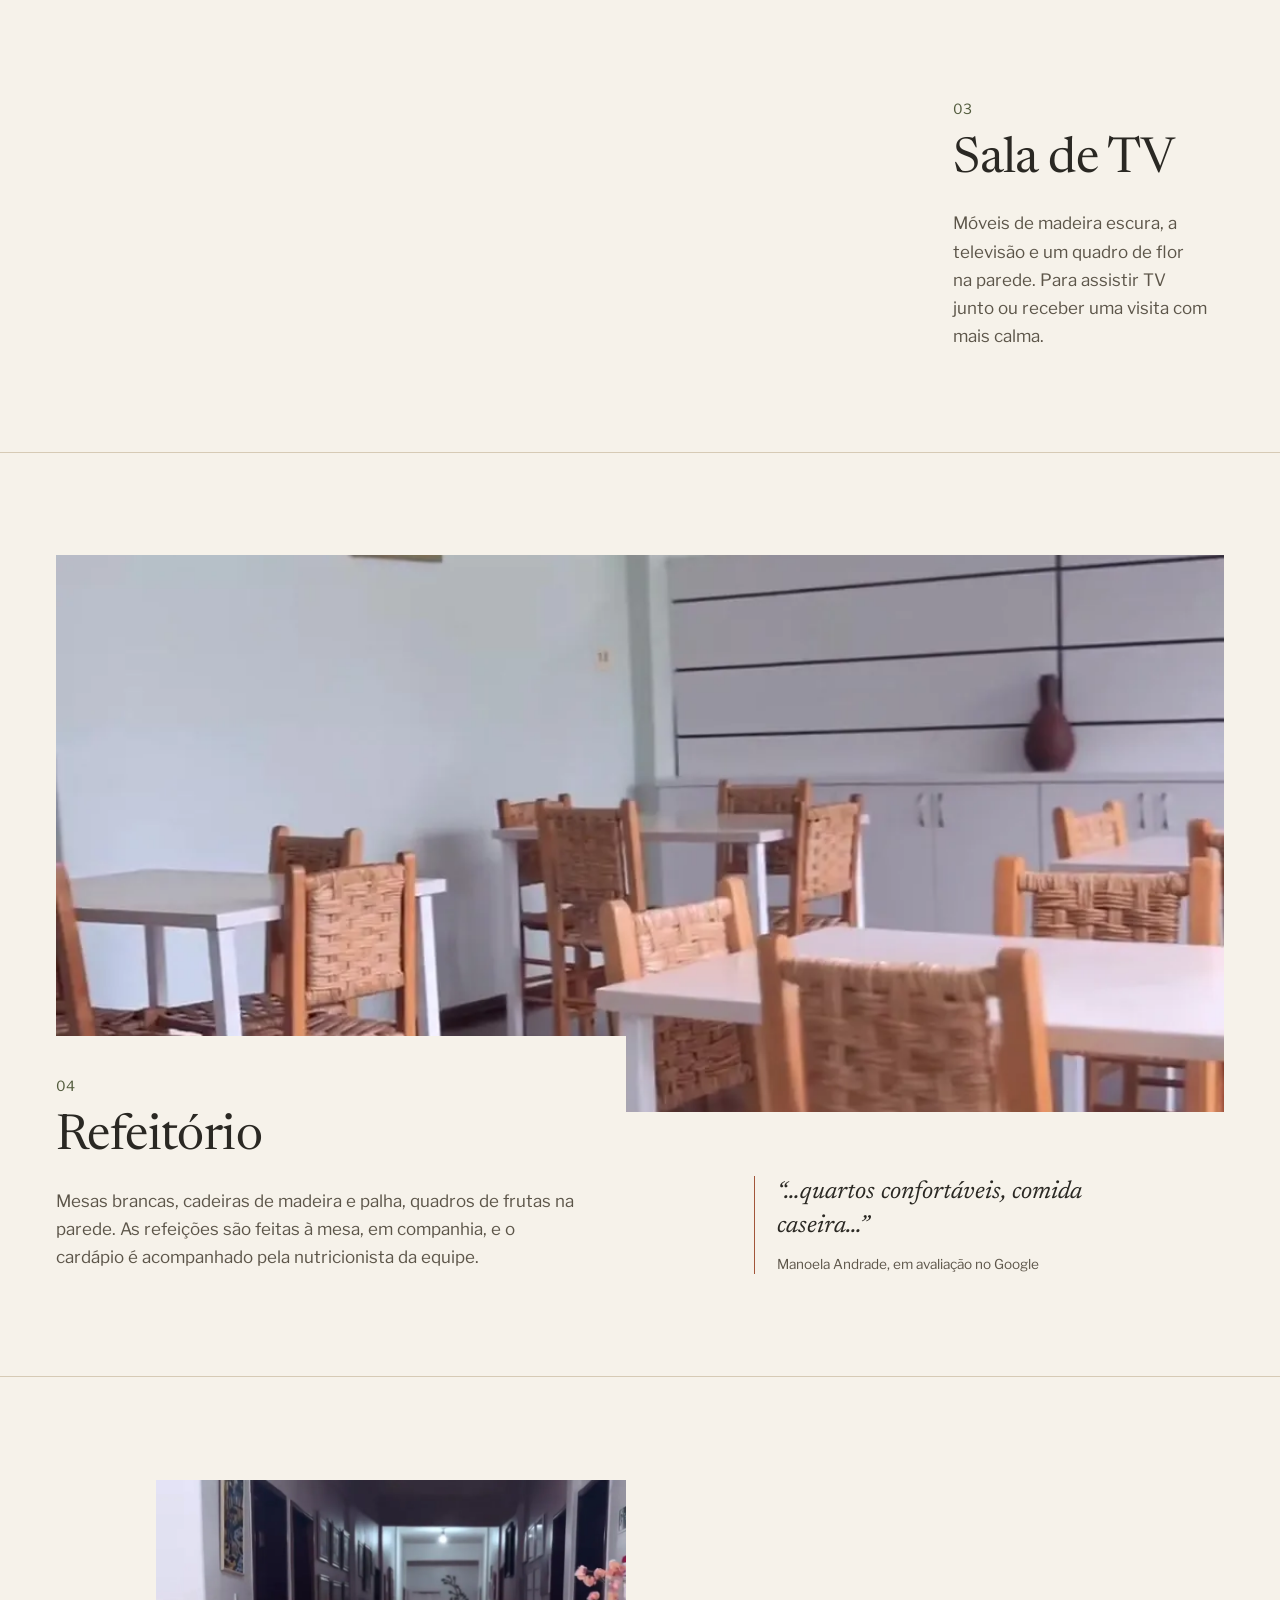
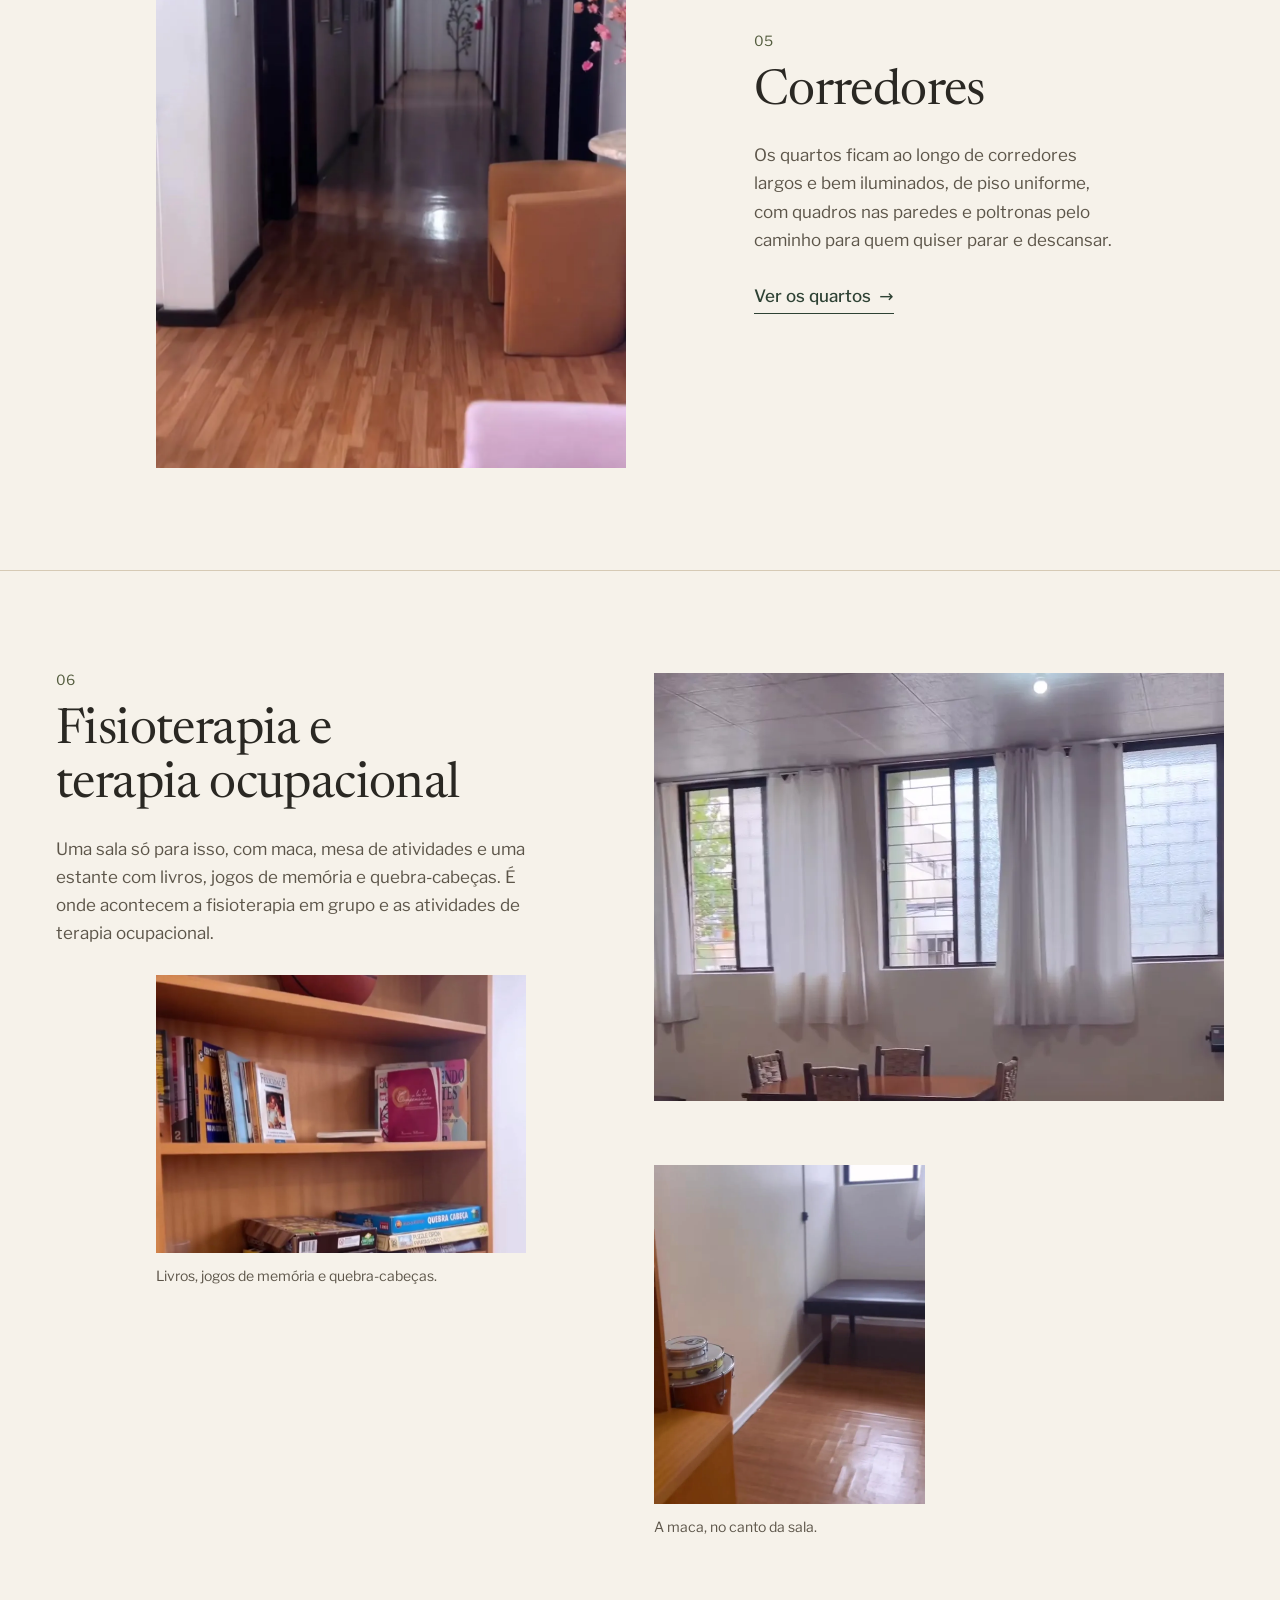
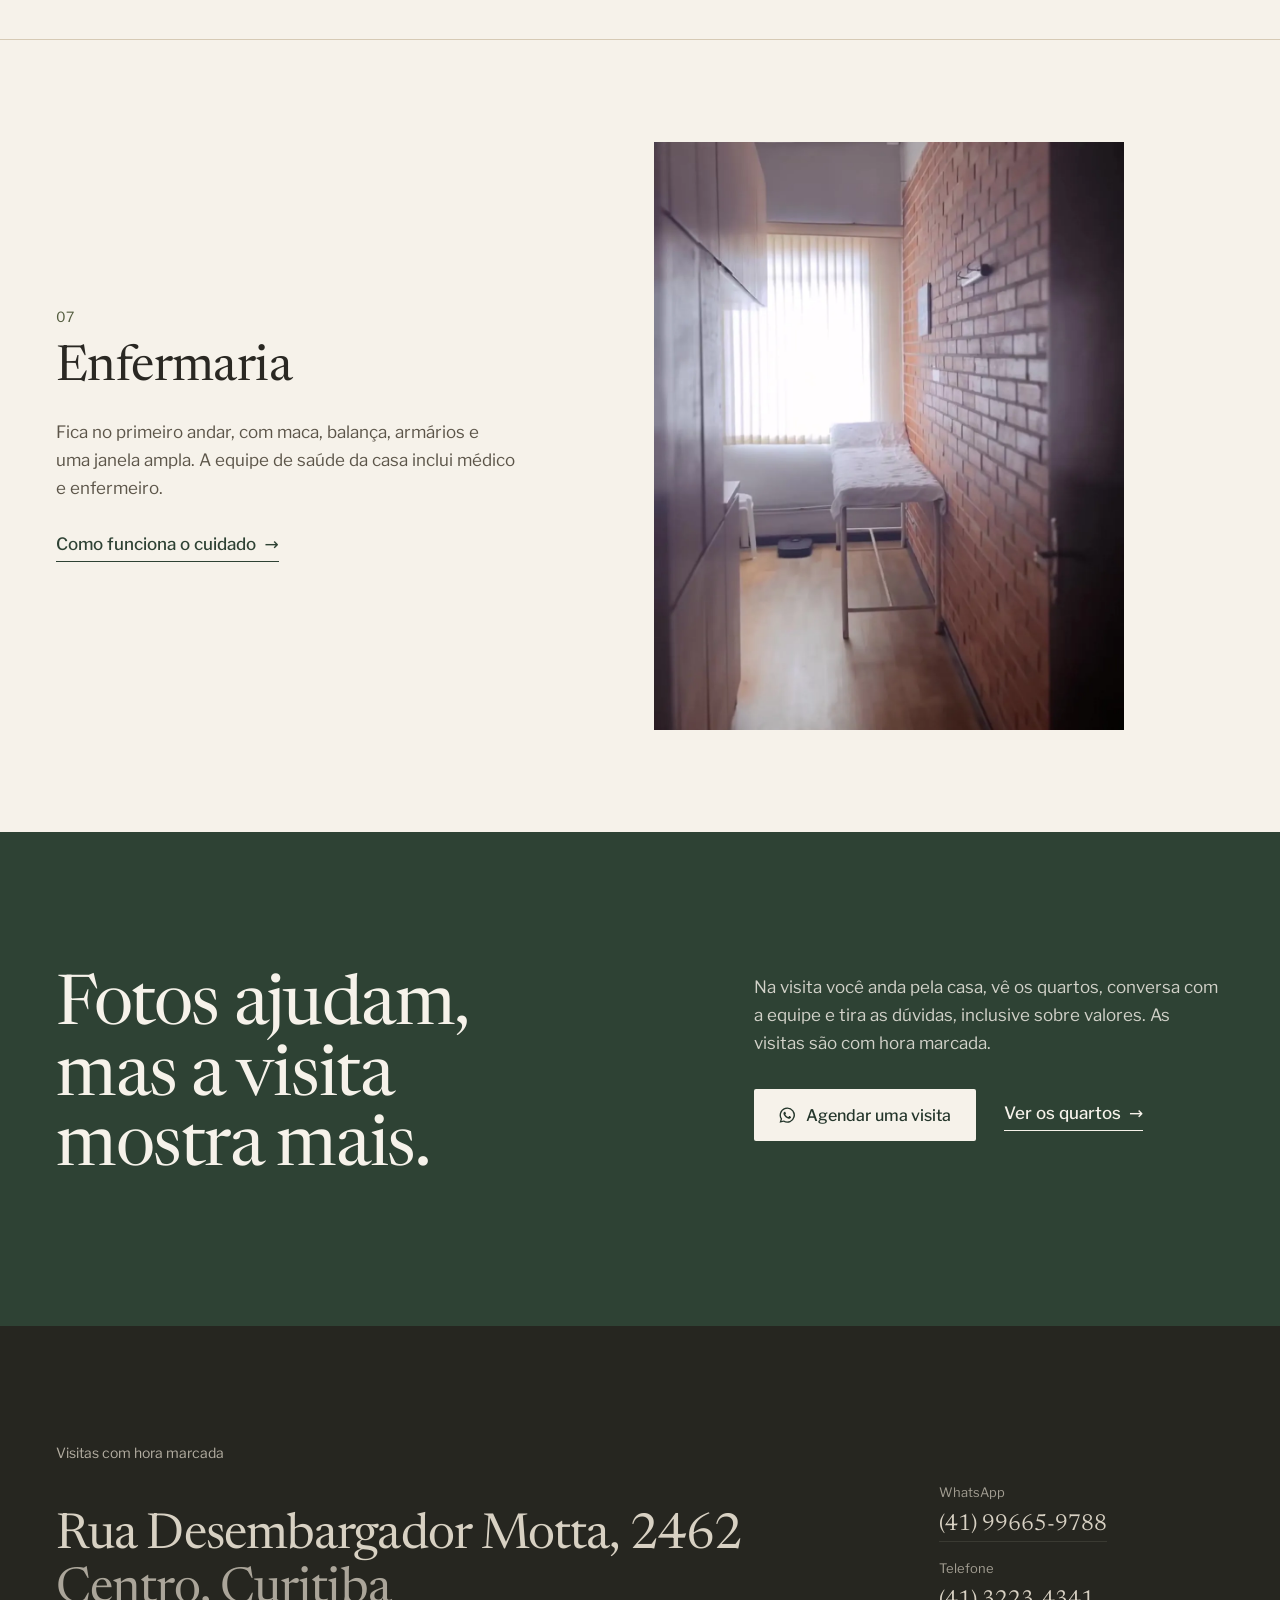
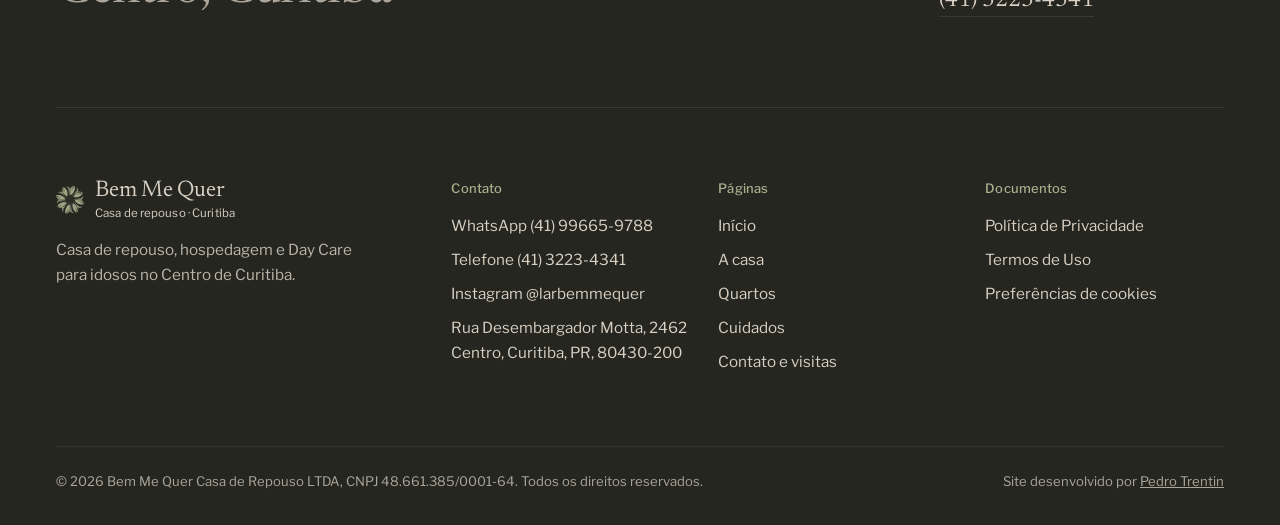
==== commit 1701515c: "Adiciona fotos de convivência" ====
--- a/a-casa.html
+++ b/a-casa.html
@@ -1,123 +1,272 @@
 <!doctype html><html lang="pt-BR"><head><meta charset="utf-8">
 <meta name="viewport" content="width=device-width,initial-scale=1,viewport-fit=cover">
-<title>A casa | Bem Me Quer</title><meta name="description" content="Conheça os ambientes da Bem Me Quer: jardim, sala de estar, refeitório, sala de fisioterapia e terapia ocupacional e enfermaria.">
-<meta property="og:title" content="A casa | Bem Me Quer"><meta property="og:description" content="Conheça os ambientes da Bem Me Quer: jardim, sala de estar, refeitório, sala de fisioterapia e terapia ocupacional e enfermaria."><meta property="og:type" content="website"><meta property="og:locale" content="pt_BR">
-<meta property="og:image" content="/img/sala-estar.webp"><meta name="theme-color" content="#7E9A8C">
+<title>A casa | Bem Me Quer, casa de repouso no Centro de Curitiba</title>
+<meta name="description" content="Jardim interno, sala de estar, sala de TV, refeitório, corredores, sala de fisioterapia e enfermaria. Veja por dentro os ambientes da Bem Me Quer, no Centro de Curitiba.">
+<meta property="og:title" content="A casa | Bem Me Quer"><meta property="og:description" content="Jardim interno, sala de estar, sala de TV, refeitório, corredores, sala de fisioterapia e enfermaria. Veja por dentro os ambientes da Bem Me Quer."><meta property="og:type" content="website"><meta property="og:locale" content="pt_BR">
+<meta property="og:image" content="/img/sala-estar.webp">
+<!-- @head -->
+<meta name="theme-color" content="#F6F2EA">
 <link rel="icon" type="image/png" href="/img/flor.png">
-<link rel="preload" href="/assets/fonts/gilda-display-latin-400-normal.woff2" as="font" type="font/woff2" crossorigin>
+<link rel="preload" href="/assets/fonts/newsreader-latin-opsz-normal.woff2" as="font" type="font/woff2" crossorigin>
+<link rel="preload" href="/assets/fonts/libre-franklin-latin-wght-normal.woff2" as="font" type="font/woff2" crossorigin>
 <link rel="stylesheet" href="/assets/fonts.css"><link rel="stylesheet" href="/assets/site.css">
-<script type="application/ld+json">{"@context": "https://schema.org", "@type": "LocalBusiness", "name": "Bem Me Quer Casa de Repouso e Hospedagem", "telephone": "+55-41-99665-9788", "address": {"@type": "PostalAddress", "streetAddress": "Rua Desembargador Motta, 2462", "addressLocality": "Curitiba", "addressRegion": "PR", "postalCode": "80430-200", "addressCountry": "BR"}, "sameAs": ["https://www.instagram.com/larbemmequer/"]}</script>
-</head><body><a class="skip" href="#conteudo" style="position:absolute;left:-999px">Pular para o conteúdo</a>
-<header class="site-header"><div class="wrap hdr">
-<a class="brand" href="/" aria-label="Bem Me Quer, página inicial"><span class="flor"></span><span class="brand-name"><b>BEM ME QUER</b><small>Casa de repouso e hospedagem</small></span></a>
-<button class="menu-btn" type="button" aria-expanded="false" aria-controls="menu">Menu</button>
-<nav class="nav" id="menu" aria-label="Principal"><a href="/" data-link="inicio">Início</a><a href="/a-casa" data-link="a-casa" aria-current="page">A casa</a><a href="/quartos" data-link="quartos">Quartos</a><a href="/cuidados" data-link="cuidados">Cuidados</a><a href="/contato" data-link="contato">Contato</a><a class="btn btn-primary" href="https://wa.me/5541996659788?text=Ol%C3%A1%21%20Vi%20o%20site%20da%20Bem%20Me%20Quer%20e%20gostaria%20de%20mais%20informa%C3%A7%C3%B5es." target="_blank" rel="noopener"><svg viewBox="0 0 24 24" fill="currentColor" aria-hidden="true"><path d="M12.04 2a9.9 9.9 0 0 0-8.5 14.98L2 22l5.15-1.5A9.94 9.94 0 1 0 12.04 2Zm0 18.13a8.2 8.2 0 0 1-4.2-1.15l-.3-.18-3.05.9.9-2.97-.2-.31a8.2 8.2 0 1 1 6.85 3.71Zm4.5-6.14c-.25-.12-1.46-.72-1.69-.8-.23-.08-.39-.12-.55.12-.17.25-.64.8-.78.97-.14.16-.29.18-.53.06a6.7 6.7 0 0 1-3.34-2.92c-.25-.43.25-.4.72-1.34.08-.16.04-.3-.02-.43l-.75-1.8c-.2-.47-.4-.4-.55-.41h-.47a.9.9 0 0 0-.65.3 2.74 2.74 0 0 0-.86 2.04 4.76 4.76 0 0 0 1 2.53 10.9 10.9 0 0 0 4.18 3.69c1.55.67 2.16.73 2.94.61.47-.07 1.46-.6 1.66-1.18.2-.58.2-1.07.14-1.18-.06-.1-.22-.16-.47-.28Z"/></svg>Agendar visita</a></nav>
-</div></header><main id="conteudo"><section class="page-head">
- <div class="wrap stack">
-  <p class="eyebrow">A casa</p>
-  <h1>Bem-vindo ao Lar Bem Me Quer</h1>
-  <p class="lead">Uma casa no Centro de Curitiba com jardim interno, área externa e ambientes amplos, com muita luz natural. Veja por dentro antes de vir visitar.</p>
- </div>
-</section>
-
-<section class="section" style="padding-top:32px">
+<script>document.documentElement.classList.add('js')</script>
+<script type="application/ld+json">{"@context":"https://schema.org","@type":"LocalBusiness","name":"Bem Me Quer Casa de Repouso e Hospedagem","description":"Casa de repouso, hospedagem e Day Care para idosos no Centro de Curitiba.","telephone":"+5541996659788","address":{"@type":"PostalAddress","streetAddress":"Rua Desembargador Motta, 2462","addressLocality":"Curitiba","addressRegion":"PR","postalCode":"80430-200","addressCountry":"BR"},"sameAs":["https://www.instagram.com/larbemmequer/"]}</script>
+<!-- /@head -->
+</head><body data-page="a-casa">
+<!-- @header -->
+<a class="skip" href="#conteudo">Pular para o conteúdo</a>
+<header class="site-header">
+ <div class="wrap hdr">
+  <a class="brand" href="/" aria-label="Bem Me Quer, página inicial"><span class="flor" aria-hidden="true"></span><span class="brand-name"><b>Bem Me Quer</b><small>Casa de repouso · Curitiba</small></span></a>
+  <nav class="nav" id="menu" aria-label="Principal">
+   <a href="/a-casa" aria-current="page">A casa</a>
+   <a href="/quartos">Quartos</a>
+   <a href="/cuidados">Cuidados</a>
+   <a href="/contato">Contato</a>
+   <a class="nav-cta" href="https://wa.me/5541996659788?text=Ol%C3%A1!%20Gostaria%20de%20agendar%20uma%20visita%20%C3%A0%20Bem%20Me%20Quer." target="_blank" rel="noopener">Agendar visita</a>
+   <div class="nav-extra">
+    <a href="https://wa.me/5541996659788?text=Ol%C3%A1!%20Vi%20o%20site%20da%20Bem%20Me%20Quer%20e%20gostaria%20de%20mais%20informa%C3%A7%C3%B5es." target="_blank" rel="noopener">WhatsApp (41) 99665-9788</a>
+    <a href="tel:+554132234341">Telefone (41) 3223-4341</a>
+    <span>Rua Desembargador Motta, 2462, Centro, Curitiba</span>
+   </div>
+  </nav>
+  <a class="hdr-cta" href="https://wa.me/5541996659788?text=Ol%C3%A1!%20Gostaria%20de%20agendar%20uma%20visita%20%C3%A0%20Bem%20Me%20Quer." target="_blank" rel="noopener">Agendar visita</a>
+  <button class="menu-btn" type="button" aria-expanded="false" aria-controls="menu"><span class="menu-lines" aria-hidden="true"></span><span class="menu-label">Menu</span></button>
+ </div>
+</header>
+<!-- /@header -->
+<main id="conteudo">
+
+<section class="page-head">
+ <div class="wrap grid">
+  <div style="--col:1/9">
+   <p class="label">A casa</p>
+   <h1>Por dentro da Bem Me Quer</h1>
+   <p class="lead">Antes de vir, veja os ambientes que você vai conhecer na visita: do jardim à enfermaria, passando pelas salas onde os moradores convivem.</p>
+  </div>
+  <nav aria-label="Ambientes desta página" style="--col:1/-1">
+   <ul class="toc">
+    <li><a href="#jardim">Jardim</a></li>
+    <li><a href="#sala-de-estar">Sala de estar</a></li>
+    <li><a href="#sala-de-tv">Sala de TV</a></li>
+    <li><a href="#refeitorio">Refeitório</a></li>
+    <li><a href="#corredores">Corredores</a></li>
+    <li><a href="#fisioterapia">Fisioterapia</a></li>
+    <li><a href="#enfermaria">Enfermaria</a></li>
+   </ul>
+  </nav>
+ </div>
+</section>
+
+<section class="chapter" id="jardim" aria-labelledby="t-jardim" style="padding-top:0">
+ <div class="wrap grid">
+  <figure class="ph" style="--col:1/-1;--ar:2/1;--pos:40% 72%">
+   <img src="/img/jardim.webp" width="1080" height="950" alt="Jardim interno com agaves, árvores, arbustos e uma roseira junto às paredes claras da casa" fetchpriority="high">
+  </figure>
+  <div class="ch-text" style="--col:1/6">
+   <span class="ch-num">01</span>
+   <h2 id="t-jardim">O jardim</h2>
+   <div class="body-text">
+    <p>No meio do Centro, um pedaço de verde: gramado, árvores, roseiras, agaves e bancos para sentar. É para lá que os moradores vão tomar sol e conversar, e os cachorros da casa costumam fazer companhia.</p>
+    <p>Da porta, um caminho coberto leva até o gramado.</p>
+   </div>
+  </div>
+  <figure class="ph" data-reveal style="--col:7/10;--ar:4/5;--col-m:1/4">
+   <img src="/img/porta-jardim.webp" width="1080" height="1350" alt="Porta de vidro aberta para o caminho coberto por toldo verde, com um cachorro da casa entrando" loading="lazy">
+   <figcaption>A porta para o jardim.</figcaption>
+  </figure>
+  <figure class="ph" data-reveal style="--col:10/13;--ar:4/5;--shift:96px;--col-m:4/7;--shift-m:48px">
+   <img src="/img/jardim-banco.webp" width="483" height="611" alt="Bancos de jardim verdes e vaso de planta, no fim da tarde" loading="lazy">
+   <figcaption>Bancos no jardim, no fim da tarde.</figcaption>
+  </figure>
+  <figure class="ph" data-reveal style="--col:2/6;--ar:4/3;--shift:-200px;--shift-m:0;--col-m:1/6">
+   <img src="/img/hibisco.webp" width="1080" height="810" alt="Flor de hibisco amarela entre as folhas do jardim" loading="lazy">
+   <figcaption>Hibisco amarelo do jardim.</figcaption>
+  </figure>
+ </div>
+</section>
+
+<section class="chapter" id="sala-de-estar" aria-labelledby="t-sala">
+ <div class="wrap grid">
+  <div class="ch-text" style="--col:1/5">
+   <div class="sticky">
+    <span class="ch-num">02</span>
+    <h2 id="t-sala">Sala de estar</h2>
+    <div class="body-text">
+     <p>Poltronas claras com braços de madeira, janelas altas com cortina e espaço de sobra entre os móveis para passar com andador ou cadeira de rodas.</p>
+     <p>É onde se recebe visita e onde muita gente passa a tarde.</p>
+    </div>
+   </div>
+  </div>
+  <figure class="ph" data-reveal style="--col:5/10;--ar:4/5">
+   <img src="/img/sala-estar.webp" width="1080" height="1350" alt="Sala de estar com fileira de poltronas claras, piso de madeira e janelas altas" loading="lazy">
+  </figure>
+  <figure class="ph" data-reveal style="--col:10/13;--ar:4/5;--shift:180px;--col-m:3/7">
+   <img src="/img/poltrona-rosa.webp" width="1080" height="1350" alt="Canto com poltrona rosa, prateleira de mármore com arranjo de flores e quadro na parede" loading="lazy">
+   <figcaption>Um canto da sala.</figcaption>
+  </figure>
+ </div>
+</section>
+
+<section class="chapter" id="sala-de-tv" aria-labelledby="t-tv">
+ <div class="wrap grid">
+  <figure class="ph" data-reveal style="--col:1/9;--ar:4/3">
+   <img src="/img/sala-tv.webp" width="1080" height="810" alt="Sala de TV com móveis antigos de madeira escura, televisão e quadro de flor branca" loading="lazy">
+  </figure>
+  <div class="ch-text" style="--col:10/13;--align:end">
+   <span class="ch-num">03</span>
+   <h2 id="t-tv">Sala de TV</h2>
+   <div class="body-text">
+    <p>Móveis de madeira escura, a televisão e um quadro de flor na parede. Para assistir TV junto ou receber uma visita com mais calma.</p>
+   </div>
+  </div>
+ </div>
+</section>
+
+<section class="chapter" id="refeitorio" aria-labelledby="t-ref">
+ <div class="wrap grid">
+  <figure class="ph" data-reveal style="--col:1/-1;--ar:21/10;--pos:50% 60%">
+   <img src="/img/refeitorio.webp" width="1080" height="810" alt="Refeitório com mesas brancas, cadeiras de madeira e palha e quadros de frutas na parede" loading="lazy">
+  </figure>
+  <div class="ch-text panel" style="--col:1/7;--shift:-140px;--shift-m:0">
+   <span class="ch-num">04</span>
+   <h2 id="t-ref">Refeitório</h2>
+   <div class="body-text">
+    <p>Mesas brancas, cadeiras de madeira e palha, quadros de frutas na parede. As refeições são feitas à mesa, em companhia, e o cardápio é acompanhado pela nutricionista da equipe.</p>
+   </div>
+  </div>
+  <blockquote class="pull" style="--col:8/13;--align:end">“…quartos confortáveis, comida caseira…”<cite>Manoela Andrade, em avaliação no Google</cite></blockquote>
+ </div>
+</section>
+
+<section class="chapter" id="corredores" aria-labelledby="t-corr">
+ <div class="wrap grid">
+  <figure class="ph" data-reveal style="--col:2/7;--ar:4/5;--col-m:1/6">
+   <img src="/img/corredor.webp" width="1080" height="1350" alt="Corredor dos quartos com quadros nas paredes, piso de madeira e poltrona laranja" loading="lazy">
+  </figure>
+  <div class="ch-text" style="--col:8/12;--align:center">
+   <span class="ch-num">05</span>
+   <h2 id="t-corr">Corredores</h2>
+   <div class="body-text">
+    <p>Os quartos ficam ao longo de corredores largos e bem iluminados, de piso uniforme, com quadros nas paredes e poltronas pelo caminho para quem quiser parar e descansar.</p>
+   </div>
+   <p style="margin-top:28px"><a class="more" href="/quartos">Ver os quartos</a></p>
+  </div>
+ </div>
+</section>
+
+<section class="chapter" id="fisioterapia" aria-labelledby="t-fisio">
+ <div class="wrap grid">
+  <div class="ch-text" style="--col:1/6">
+   <span class="ch-num">06</span>
+   <h2 id="t-fisio">Fisioterapia e terapia ocupacional</h2>
+   <div class="body-text">
+    <p>Uma sala só para isso, com maca, mesa de atividades e uma estante com livros, jogos de memória e quebra-cabeças. É onde acontecem a fisioterapia em grupo e as atividades de terapia ocupacional.</p>
+   </div>
+  </div>
+  <figure class="ph" data-reveal style="--col:7/-1;--ar:4/3">
+   <img src="/img/fisio-sala.webp" width="1080" height="810" alt="Sala de fisioterapia e terapia ocupacional com janelas amplas, cortinas brancas e mesa com cadeiras" loading="lazy">
+  </figure>
+  <figure class="ph" data-reveal style="--col:2/6;--ar:4/3;--shift:-190px;--shift-m:0;--col-m:1/5">
+   <img src="/img/estante.webp" width="1080" height="810" alt="Estante com livros, jogos de memória e quebra-cabeças" loading="lazy">
+   <figcaption>Livros, jogos de memória e quebra-cabeças.</figcaption>
+  </figure>
+  <figure class="ph" data-reveal style="--col:7/10;--ar:4/5;--col-m:3/7">
+   <img src="/img/fisio-maca.webp" width="1080" height="1350" alt="Maca de fisioterapia junto à parede, com instrumentos de percussão em primeiro plano" loading="lazy">
+   <figcaption>A maca, no canto da sala.</figcaption>
+  </figure>
+ </div>
+</section>
+
+<section class="chapter" id="enfermaria" aria-labelledby="t-enf">
+ <div class="wrap grid">
+  <div class="ch-text" style="--col:1/6;--align:center">
+   <span class="ch-num">07</span>
+   <h2 id="t-enf">Enfermaria</h2>
+   <div class="body-text">
+    <p>Fica no primeiro andar, com maca, balança, armários e uma janela ampla. A equipe de saúde da casa inclui médico e enfermeiro.</p>
+   </div>
+   <p style="margin-top:28px"><a class="more" href="/cuidados">Como funciona o cuidado</a></p>
+  </div>
+  <figure class="ph" data-reveal style="--col:7/12;--ar:4/5">
+   <img src="/img/enfermaria.webp" width="1080" height="1350" alt="Enfermaria com maca, balança, armários e parede de tijolos à vista" loading="lazy">
+  </figure>
+ </div>
+</section>
+
+<section class="visit" aria-labelledby="t-visita">
+ <div class="wrap grid">
+  <div style="--col:1/7">
+   <h2 id="t-visita">Fotos ajudam, mas a visita mostra mais.</h2>
+  </div>
+  <div style="--col:8/13">
+   <p>Na visita você anda pela casa, vê os quartos, conversa com a equipe e tira as dúvidas, inclusive sobre valores. As visitas são com hora marcada.</p>
+   <div class="btn-row" style="margin-top:32px">
+    <a class="btn btn-light" data-wa="visita" href="https://wa.me/5541996659788?text=Ol%C3%A1!%20Gostaria%20de%20agendar%20uma%20visita%20%C3%A0%20Bem%20Me%20Quer." target="_blank" rel="noopener"><svg data-icon="wa" viewBox="0 0 24 24" fill="currentColor" aria-hidden="true"><path d="M12.04 2a9.9 9.9 0 0 0-8.5 14.98L2 22l5.15-1.5A9.94 9.94 0 1 0 12.04 2Zm0 18.13a8.2 8.2 0 0 1-4.2-1.15l-.3-.18-3.05.9.9-2.97-.2-.31a8.2 8.2 0 1 1 6.85 3.71Zm4.5-6.14c-.25-.12-1.46-.72-1.69-.8-.23-.08-.39-.12-.55.12-.17.25-.64.8-.78.97-.14.16-.29.18-.53.06a6.7 6.7 0 0 1-3.34-2.92c-.25-.43.25-.4.72-1.34.08-.16.04-.3-.02-.43l-.75-1.8c-.2-.47-.4-.4-.55-.41h-.47a.9.9 0 0 0-.65.3 2.74 2.74 0 0 0-.86 2.04 4.76 4.76 0 0 0 1 2.53 10.9 10.9 0 0 0 4.18 3.69c1.55.67 2.16.73 2.94.61.47-.07 1.46-.6 1.66-1.18.2-.58.2-1.07.14-1.18-.06-.1-.22-.16-.47-.28Z"/></svg>Agendar uma visita</a>
+    <a class="more" href="/quartos">Ver os quartos</a>
+   </div>
+  </div>
+ </div>
+</section>
+
+</main>
+<!-- @footer -->
+<footer class="site-footer">
  <div class="wrap">
-
-  <div class="env">
-   <div class="env-copy">
-    <p class="eyebrow">Jardim e área externa</p>
-    <h2>Verde para o dia a dia</h2>
-    <p>Gramado, flores, árvores e bancos para tomar sol e conversar. É também onde acontecem os exercícios ao ar livre. Os cachorros da casa costumam fazer companhia por ali.</p>
-   </div>
-   <div class="env-photos">
-    <figure class="full"><img src="/img/jardim.webp" alt="Gramado com agaves, árvores e roseiras ao lado do prédio" loading="lazy"></figure>
-    <figure class="port"><img src="/img/jardim-banco.webp" alt="Bancos verdes e vaso com planta no jardim" loading="lazy"></figure>
-    <figure class="port"><img src="/img/porta-jardim.webp" alt="Porta de vidro aberta para o caminho coberto do jardim" loading="lazy"></figure>
-   </div>
-  </div>
-
-  <div class="env">
-   <div class="env-copy">
-    <p class="eyebrow">Convivência</p>
-    <h2>Sala de estar e sala de TV</h2>
-    <p>Poltronas confortáveis, janelas amplas e espaço para circular com andador ou cadeira de rodas. Um lugar para assistir TV, receber a família e passar a tarde junto.</p>
-   </div>
-   <div class="env-photos">
-    <figure class="port"><img src="/img/sala-estar.webp" alt="Sala de estar com poltronas claras" loading="lazy"></figure>
-    <figure class="port"><img src="/img/poltrona-rosa.webp" alt="Canto com poltrona rosa, quadro e arranjo de flores" loading="lazy"></figure>
-    <figure class="full"><img src="/img/sala-tv.webp" alt="Sala de TV com móveis de madeira e quadro de flor" loading="lazy"></figure>
-   </div>
-  </div>
-
-  <div class="env">
-   <div class="env-copy">
-    <p class="eyebrow">Refeitório</p>
-    <h2>Refeições à mesa, todos juntos</h2>
-    <p>Um refeitório claro, com mesas para comer em companhia. O cardápio conta com o acompanhamento da nutricionista da equipe.</p>
-   </div>
-   <div class="env-photos">
-    <figure class="full"><img src="/img/refeitorio.webp" alt="Refeitório com mesas brancas e cadeiras de palha" loading="lazy"></figure>
-   </div>
-  </div>
-
-  <div class="env">
-   <div class="env-copy">
-    <p class="eyebrow">Saúde</p>
-    <h2>Fisioterapia, terapia ocupacional e enfermaria</h2>
-    <p>Uma sala dedicada à fisioterapia e à terapia ocupacional, com maca, mesa de atividades, livros e jogos de memória e quebra-cabeça. No primeiro andar fica a enfermaria.</p>
-   </div>
-   <div class="env-photos">
-    <figure class="full"><img src="/img/fisio-sala.webp" alt="Sala de fisioterapia e terapia ocupacional" loading="lazy"></figure>
-    <figure class="port"><img src="/img/estante.webp" alt="Estante com livros, jogos de memória e quebra-cabeças" loading="lazy" style="height:100%"></figure>
-    <figure class="port"><img src="/img/enfermaria.webp" alt="Enfermaria do primeiro andar com maca" loading="lazy"></figure>
-   </div>
-  </div>
-
-  <div class="env">
-   <div class="env-copy">
-    <p class="eyebrow">Circulação</p>
-    <h2>Corredores largos e bem iluminados</h2>
-    <p>Piso uniforme, quadros nas paredes e poltronas pelo caminho para descansar entre um ambiente e outro.</p>
-   </div>
-   <div class="env-photos">
-    <figure class="port"><img src="/img/corredor.webp" alt="Corredor com portas dos quartos e quadros" loading="lazy"></figure>
-    <figure class="port"><img src="/img/hibisco.webp" alt="Hibisco amarelo do jardim" loading="lazy"></figure>
-   </div>
-  </div>
-
- </div>
-</section>
-
-<section class="section alt">
- <div class="wrap quote-wrap">
-  <span class="flor" aria-hidden="true"></span>
-  <p class="quote">Fotos ajudam. Mas nada substitui a visita.</p>
-  <div class="btn-row" style="justify-content:center"><a class="btn btn-primary" href="https://wa.me/5541996659788?text=Ol%C3%A1%21%20Gostaria%20de%20agendar%20uma%20visita%20%C3%A0%20Bem%20Me%20Quer." target="_blank" rel="noopener"><svg viewBox="0 0 24 24" fill="currentColor" aria-hidden="true"><path d="M12.04 2a9.9 9.9 0 0 0-8.5 14.98L2 22l5.15-1.5A9.94 9.94 0 1 0 12.04 2Zm0 18.13a8.2 8.2 0 0 1-4.2-1.15l-.3-.18-3.05.9.9-2.97-.2-.31a8.2 8.2 0 1 1 6.85 3.71Zm4.5-6.14c-.25-.12-1.46-.72-1.69-.8-.23-.08-.39-.12-.55.12-.17.25-.64.8-.78.97-.14.16-.29.18-.53.06a6.7 6.7 0 0 1-3.34-2.92c-.25-.43.25-.4.72-1.34.08-.16.04-.3-.02-.43l-.75-1.8c-.2-.47-.4-.4-.55-.41h-.47a.9.9 0 0 0-.65.3 2.74 2.74 0 0 0-.86 2.04 4.76 4.76 0 0 0 1 2.53 10.9 10.9 0 0 0 4.18 3.69c1.55.67 2.16.73 2.94.61.47-.07 1.46-.6 1.66-1.18.2-.58.2-1.07.14-1.18-.06-.1-.22-.16-.47-.28Z"/></svg>Agendar uma visita</a><a class="btn btn-ghost" href="/quartos">Ver os quartos</a></div>
- </div>
-</section>
-</main><footer class="site-footer"><div class="wrap">
-<div class="ft">
- <div class="stack" style="gap:16px">
-  <a class="brand" href="/"><span class="flor"></span><span class="brand-name"><b>BEM ME QUER</b><small>Casa de repouso e hospedagem</small></span></a>
-  <p>Onde o bem-estar é o nosso foco principal. Amor, alegria, empatia e satisfação no atendimento ao idoso.</p>
- </div>
- <div><h3>Contato</h3><ul>
-  <li><a href="https://wa.me/5541996659788?text=Ol%C3%A1%21%20Vi%20o%20site%20da%20Bem%20Me%20Quer%20e%20gostaria%20de%20mais%20informa%C3%A7%C3%B5es." target="_blank" rel="noopener">WhatsApp (41) 99665-9788</a></li>
-  <li>Telefone (41) 3223-4341</li>
-  <li><a href="https://www.google.com/maps/search/?api=1&query=Rua%20Desembargador%20Motta%2C%202462%2C%20Centro%2C%20Curitiba%2C%20PR%2C%2080430-200" target="_blank" rel="noopener">Rua Desembargador Motta, 2462<br>Centro, Curitiba, PR, 80430-200</a></li>
-  <li><a href="https://www.instagram.com/larbemmequer/" target="_blank" rel="noopener">Instagram @larbemmequer</a></li>
- </ul></div>
- <div><h3>Site</h3><ul>
-  <li><a href="/a-casa">A casa</a></li><li><a href="/quartos">Quartos</a></li><li><a href="/cuidados">Cuidados</a></li><li><a href="/contato">Contato e visitas</a></li>
-  <li><a href="/privacidade">Política de Privacidade</a></li><li><a href="/termos">Termos de Uso</a></li>
-  <li><button class="linkbtn" type="button" data-cookie-prefs>Preferências de cookies</button></li>
- </ul></div>
+  <div class="ft-top">
+   <p class="ft-kicker">Visitas com hora marcada</p>
+   <a class="ft-address" href="https://www.google.com/maps/search/?api=1&query=Rua%20Desembargador%20Motta%2C%202462%2C%20Centro%2C%20Curitiba%2C%20PR%2C%2080430-200" target="_blank" rel="noopener">Rua Desembargador Motta, 2462<span>Centro, Curitiba</span></a>
+   <div class="ft-actions">
+    <span>WhatsApp</span><a href="https://wa.me/5541996659788?text=Ol%C3%A1!%20Gostaria%20de%20agendar%20uma%20visita%20%C3%A0%20Bem%20Me%20Quer." target="_blank" rel="noopener">(41) 99665-9788</a>
+    <span>Telefone</span><a href="tel:+554132234341">(41) 3223-4341</a>
+   </div>
+  </div>
+  <div class="ft-grid">
+   <div class="ft-brand">
+    <a class="brand" href="/"><span class="flor" aria-hidden="true"></span><span class="brand-name"><b>Bem Me Quer</b><small>Casa de repouso · Curitiba</small></span></a>
+    <p>Casa de repouso, hospedagem e Day Care para idosos no Centro de Curitiba.</p>
+   </div>
+   <div>
+    <h2 class="ft-h">Contato</h2>
+    <ul>
+     <li><a href="https://wa.me/5541996659788?text=Ol%C3%A1!%20Vi%20o%20site%20da%20Bem%20Me%20Quer%20e%20gostaria%20de%20mais%20informa%C3%A7%C3%B5es." target="_blank" rel="noopener">WhatsApp (41) 99665-9788</a></li>
+     <li><a href="tel:+554132234341">Telefone (41) 3223-4341</a></li>
+     <li><a href="https://www.instagram.com/larbemmequer/" target="_blank" rel="noopener">Instagram @larbemmequer</a></li>
+     <li><a href="https://www.google.com/maps/search/?api=1&query=Rua%20Desembargador%20Motta%2C%202462%2C%20Centro%2C%20Curitiba%2C%20PR%2C%2080430-200" target="_blank" rel="noopener">Rua Desembargador Motta, 2462<br>Centro, Curitiba, PR, 80430-200</a></li>
+    </ul>
+   </div>
+   <div>
+    <h2 class="ft-h">Páginas</h2>
+    <ul>
+     <li><a href="/">Início</a></li>
+     <li><a href="/a-casa">A casa</a></li>
+     <li><a href="/quartos">Quartos</a></li>
+     <li><a href="/cuidados">Cuidados</a></li>
+     <li><a href="/contato">Contato e visitas</a></li>
+    </ul>
+   </div>
+   <div>
+    <h2 class="ft-h">Documentos</h2>
+    <ul>
+     <li><a href="/privacidade">Política de Privacidade</a></li>
+     <li><a href="/termos">Termos de Uso</a></li>
+     <li><button class="linkbtn" type="button" data-cookie-prefs>Preferências de cookies</button></li>
+    </ul>
+   </div>
+  </div>
+  <div class="ft-bottom">
+   <span>© <span data-year>2026</span> Bem Me Quer Casa de Repouso LTDA, CNPJ 48.661.385/0001-64. Todos os direitos reservados.</span>
+   <span>Site desenvolvido por <a href="https://www.instagram.com/ph.trentin/" target="_blank" rel="noopener">Pedro Trentin</a></span>
+  </div>
+ </div>
+</footer>
+<a class="wa-float" href="https://wa.me/5541996659788?text=Ol%C3%A1!%20Vi%20o%20site%20da%20Bem%20Me%20Quer%20e%20gostaria%20de%20mais%20informa%C3%A7%C3%B5es." target="_blank" rel="noopener" aria-label="Conversar no WhatsApp"><svg data-icon="wa" viewBox="0 0 24 24" fill="currentColor" aria-hidden="true"><path d="M12.04 2a9.9 9.9 0 0 0-8.5 14.98L2 22l5.15-1.5A9.94 9.94 0 1 0 12.04 2Zm0 18.13a8.2 8.2 0 0 1-4.2-1.15l-.3-.18-3.05.9.9-2.97-.2-.31a8.2 8.2 0 1 1 6.85 3.71Zm4.5-6.14c-.25-.12-1.46-.72-1.69-.8-.23-.08-.39-.12-.55.12-.17.25-.64.8-.78.97-.14.16-.29.18-.53.06a6.7 6.7 0 0 1-3.34-2.92c-.25-.43.25-.4.72-1.34.08-.16.04-.3-.02-.43l-.75-1.8c-.2-.47-.4-.4-.55-.41h-.47a.9.9 0 0 0-.65.3 2.74 2.74 0 0 0-.86 2.04 4.76 4.76 0 0 0 1 2.53 10.9 10.9 0 0 0 4.18 3.69c1.55.67 2.16.73 2.94.61.47-.07 1.46-.6 1.66-1.18.2-.58.2-1.07.14-1.18-.06-.1-.22-.16-.47-.28Z"/></svg></a>
+<div class="cookie" id="cookie" role="dialog" aria-label="Aviso de cookies" hidden>
+ <p class="cookie-t">Cookies</p>
+ <p>Usamos só o essencial para o site funcionar. O mapa do Google grava cookies dele e só carrega se você aceitar. Veja a <a href="/privacidade">Política de Privacidade</a>.</p>
+ <div class="btn-row"><button class="btn btn-solid" type="button" data-accept>Aceitar</button><button class="btn btn-line" type="button" data-essential>Só o essencial</button></div>
 </div>
-<div class="ft-bottom"><span>© <span data-year>2026</span> Bem Me Quer Casa de Repouso LTDA, CNPJ 48.661.385/0001-64. Todos os direitos reservados.</span><span>Site desenvolvido por <a href="https://www.instagram.com/ph.trentin/" target="_blank" rel="noopener">Pedro Trentin</a></span></div>
-</div></footer>
-<a class="wa-float" href="https://wa.me/5541996659788?text=Ol%C3%A1%21%20Vi%20o%20site%20da%20Bem%20Me%20Quer%20e%20gostaria%20de%20mais%20informa%C3%A7%C3%B5es." target="_blank" rel="noopener" aria-label="Conversar no WhatsApp"><svg viewBox="0 0 24 24" fill="currentColor" aria-hidden="true"><path d="M12.04 2a9.9 9.9 0 0 0-8.5 14.98L2 22l5.15-1.5A9.94 9.94 0 1 0 12.04 2Zm0 18.13a8.2 8.2 0 0 1-4.2-1.15l-.3-.18-3.05.9.9-2.97-.2-.31a8.2 8.2 0 1 1 6.85 3.71Zm4.5-6.14c-.25-.12-1.46-.72-1.69-.8-.23-.08-.39-.12-.55.12-.17.25-.64.8-.78.97-.14.16-.29.18-.53.06a6.7 6.7 0 0 1-3.34-2.92c-.25-.43.25-.4.72-1.34.08-.16.04-.3-.02-.43l-.75-1.8c-.2-.47-.4-.4-.55-.41h-.47a.9.9 0 0 0-.65.3 2.74 2.74 0 0 0-.86 2.04 4.76 4.76 0 0 0 1 2.53 10.9 10.9 0 0 0 4.18 3.69c1.55.67 2.16.73 2.94.61.47-.07 1.46-.6 1.66-1.18.2-.58.2-1.07.14-1.18-.06-.1-.22-.16-.47-.28Z"/></svg></a>
-<div class="cookie" id="cookie" role="dialog" aria-label="Aviso de cookies" hidden>
- <b>Cookies</b>
- <p>Usamos só o essencial para o site funcionar. O mapa do Google grava cookies dele e só carrega se você aceitar. Veja a <a href="/privacidade">Política de Privacidade</a>.</p>
- <div class="btn-row"><button class="btn btn-primary" type="button" data-accept>Aceitar</button><button class="btn btn-ghost" type="button" data-essential>Só o essencial</button></div>
-</div><script src="/assets/site.js"></script></body></html>+<script src="/assets/site.js" defer></script>
+<!-- /@footer -->
+</body></html>
--- a/assets/fonts.css
+++ b/assets/fonts.css
@@ -1,4 +1,5 @@
-@font-face{font-family:"Gilda Display";src:url(/assets/fonts/gilda-display-latin-400-normal.woff2) format("woff2");font-weight:400;font-display:swap}
-@font-face{font-family:"Mulish";src:url(/assets/fonts/mulish-latin-400-normal.woff2) format("woff2");font-weight:400;font-display:swap}
-@font-face{font-family:"Mulish";src:url(/assets/fonts/mulish-latin-600-normal.woff2) format("woff2");font-weight:600;font-display:swap}
-@font-face{font-family:"Mulish";src:url(/assets/fonts/mulish-latin-700-normal.woff2) format("woff2");font-weight:700;font-display:swap}
+/* Fontes auto-hospedadas (nenhum dado vai para terceiros).
+   Newsreader: títulos e textos de destaque. Libre Franklin: texto corrido e interface. */
+@font-face{font-family:"Newsreader";src:url(/assets/fonts/newsreader-latin-opsz-normal.woff2) format("woff2-variations"),url(/assets/fonts/newsreader-latin-opsz-normal.woff2) format("woff2");font-weight:200 800;font-style:normal;font-display:swap}
+@font-face{font-family:"Newsreader";src:url(/assets/fonts/newsreader-latin-wght-italic.woff2) format("woff2-variations"),url(/assets/fonts/newsreader-latin-wght-italic.woff2) format("woff2");font-weight:200 800;font-style:italic;font-display:swap}
+@font-face{font-family:"Libre Franklin";src:url(/assets/fonts/libre-franklin-latin-wght-normal.woff2) format("woff2-variations"),url(/assets/fonts/libre-franklin-latin-wght-normal.woff2) format("woff2");font-weight:100 900;font-style:normal;font-display:swap}
--- a/assets/site.css
+++ b/assets/site.css
@@ -1,268 +1,426 @@
+/* ==========================================================================
+   PERSONALIZAÇÃO
+   Cores, fontes e medidas do site inteiro. Para adaptar a outra casa,
+   normalmente basta mexer neste bloco.
+   ========================================================================== */
 :root{
-  --paper:#F5F7F3;
-  --paper-2:#E8EEE9;
-  --card:#FFFFFF;
-  --sage:#7E9A8C;
-  --sage-deep:#4B6A5C;
-  --sage-soft:#C9D8CF;
-  --navy:#24384C;
-  --ink:#2C3A40;
-  --muted:#5E6E69;
-  --caramel:#A8683F;
-  --line:#D5DFD8;
-  --on-sage:#FFFFFF;
-  --footer:#1F2F3E;
-  --footer-ink:#D9E3DE;
-  --shadow:0 18px 40px -24px rgba(36,56,76,.35);
-  --radius:14px;
-  --display:"Gilda Display","Cormorant Garamond",Georgia,"Times New Roman",serif;
-  --body:"Mulish","Segoe UI",system-ui,-apple-system,sans-serif;
-  --wrap:1160px;
-}
+  --bg:#F6F2EA;          /* marfim: fundo principal */
+  --bg-2:#EDE6D9;        /* areia clara: seções alternadas */
+  --bg-3:#E2D8C6;        /* areia: fundo de fotos enquanto carregam */
+  --ink:#2A2823;         /* carvão: textos e títulos */
+  --ink-2:#5C5549;       /* texto secundário */
+  --line:#D6CAB5;        /* linhas finas */
+  --olive:#7B8363;       /* sálvia/oliva: detalhes (marca, fios) */
+  --olive-ink:#545D3F;   /* oliva legível para textos pequenos */
+  --green:#2E4234;       /* verde profundo: botões e ações */
+  --green-2:#22332A;     /* verde no hover */
+  --on-green:#F6F2EA;
+  --clay:#A2563A;        /* terracota: acento pontual */
+  --night:#262620;       /* rodapé */
+  --night-2:#3A3A32;
+  --night-ink:#D8D1C3;
+
+  --serif:"Newsreader","Iowan Old Style",Georgia,"Times New Roman",serif;
+  --sans:"Libre Franklin","Segoe UI",system-ui,-apple-system,sans-serif;
+
+  --wrap:1240px;
+  --gutter:clamp(20px,5vw,56px);
+  --gap:clamp(16px,2.2vw,32px);
+  --space:clamp(80px,11vw,152px);
+  --hdr:72px;
+}
+@media (max-width:900px){:root{--hdr:64px}}
+
+/* tema escuro (segue o sistema) */
 @media (prefers-color-scheme:dark){
   :root:not([data-theme="light"]){
     color-scheme:dark;
-    --paper:#131B20;--paper-2:#1A252B;--card:#1E2A31;
-    --sage:#7E9A8C;--sage-deep:#9CC0AE;--sage-soft:#2E4239;
-    --navy:#E4ECE7;--ink:#D6E0DB;--muted:#9FB0A9;--caramel:#D79A72;
-    --line:#2C3A40;--footer:#0D1418;--footer-ink:#C9D6D0;
-    --shadow:0 18px 40px -24px rgba(0,0,0,.6);
+    --bg:#1B1A17;--bg-2:#23221E;--bg-3:#2E2C26;
+    --ink:#ECE6DA;--ink-2:#B7AE9E;--line:#3B3830;
+    --olive:#9DA67F;--olive-ink:#B6BF97;
+    --green:#4B6A53;--green-2:#577A60;--on-green:#F6F2EA;
+    --clay:#D18E6C;--night:#121210;--night-2:#2A2A24;--night-ink:#CFC8BA;
   }
 }
 :root[data-theme="dark"]{
   color-scheme:dark;
-  --paper:#131B20;--paper-2:#1A252B;--card:#1E2A31;
-  --sage:#7E9A8C;--sage-deep:#9CC0AE;--sage-soft:#2E4239;
-  --navy:#E4ECE7;--ink:#D6E0DB;--muted:#9FB0A9;--caramel:#D79A72;
-  --line:#2C3A40;--footer:#0D1418;--footer-ink:#C9D6D0;
-  --shadow:0 18px 40px -24px rgba(0,0,0,.6);
-}
-
+  --bg:#1B1A17;--bg-2:#23221E;--bg-3:#2E2C26;
+  --ink:#ECE6DA;--ink-2:#B7AE9E;--line:#3B3830;
+  --olive:#9DA67F;--olive-ink:#B6BF97;
+  --green:#4B6A53;--green-2:#577A60;--on-green:#F6F2EA;
+  --clay:#D18E6C;--night:#121210;--night-2:#2A2A24;--night-ink:#CFC8BA;
+}
+
+/* ==========================================================================
+   Base
+   ========================================================================== */
 *,*::before,*::after{box-sizing:border-box}
-html{scroll-behavior:smooth}
-@media (prefers-reduced-motion:reduce){html{scroll-behavior:auto}*{animation:none!important;transition:none!important}}
-body{margin:0;background:var(--paper);color:var(--ink);font-family:var(--body);font-size:17px;line-height:1.65;-webkit-font-smoothing:antialiased}
-img{max-width:100%;display:block}
-a{color:var(--sage-deep)}
-a:focus-visible,button:focus-visible,summary:focus-visible{outline:2px solid var(--caramel);outline-offset:3px;border-radius:6px}
-h1,h2,h3{font-family:var(--display);font-weight:400;color:var(--navy);line-height:1.12;text-wrap:balance;margin:0}
-h1{font-size:clamp(2.3rem,5.2vw,3.9rem)}
-h2{font-size:clamp(1.8rem,3.4vw,2.6rem)}
-h3{font-size:1.4rem}
-p{margin:0}
-.wrap{max-width:var(--wrap);margin:0 auto;padding-inline:clamp(16px,4vw,32px)}
-.eyebrow{font-size:.74rem;letter-spacing:.32em;text-transform:uppercase;color:var(--sage-deep);font-weight:700}
-.lead{font-size:1.14rem;color:var(--muted);max-width:60ch}
-.stack{display:grid;gap:18px}
-.section{padding-block:clamp(56px,8vw,104px)}
-.section.alt{background:var(--paper-2)}
-.sec-head{display:grid;gap:14px;max-width:720px;margin-bottom:40px}
+html{scroll-behavior:smooth;scroll-padding-top:calc(var(--hdr) + 16px);-webkit-text-size-adjust:100%}
+body{margin:0;background:var(--bg);color:var(--ink);font:400 1.0625rem/1.65 var(--sans);-webkit-font-smoothing:antialiased;text-rendering:optimizeLegibility}
+img{max-width:100%;height:auto;display:block}
+figure{margin:0}
+p,ul,ol,dl,dd,blockquote{margin:0}
+a{color:inherit}
+h1,h2,h3{font-family:var(--serif);font-weight:400;line-height:1.08;letter-spacing:-.012em;margin:0;text-wrap:balance;font-optical-sizing:auto}
+h1{font-size:clamp(2.55rem,1.55rem + 3.9vw,4.6rem);line-height:1.02;letter-spacing:-.02em}
+h2{font-size:clamp(2rem,1.35rem + 2.3vw,3.1rem)}
+h3{font-size:clamp(1.4rem,1.2rem + .6vw,1.7rem);line-height:1.18}
+em{font-style:italic}
+p{text-wrap:pretty}
+::selection{background:var(--bg-3)}
+:focus-visible{outline:2px solid var(--clay);outline-offset:3px}
+
+.wrap{max-width:calc(var(--wrap) + 2 * var(--gutter));margin:0 auto;padding-inline:var(--gutter)}
+.skip{position:absolute;left:16px;top:-100px;z-index:100;background:var(--green);color:var(--on-green);padding:12px 18px;text-decoration:none}
+.skip:focus{top:12px}
+.sr{position:absolute;width:1px;height:1px;overflow:hidden;clip:rect(0 0 0 0);white-space:nowrap}
 .flor{display:inline-block;width:1em;height:1em;background:currentColor;-webkit-mask:url(/img/flor.png) center/contain no-repeat;mask:url(/img/flor.png) center/contain no-repeat}
 
-/* botões */
-.btn{display:inline-flex;align-items:center;gap:10px;padding:14px 24px;border-radius:999px;font-weight:700;font-size:1rem;text-decoration:none;border:1.5px solid transparent;cursor:pointer;transition:background .2s,color .2s,border-color .2s;font-family:var(--body)}
-.btn svg{width:20px;height:20px;flex:none}
-.btn-primary{background:#4B6A5C;color:#fff}
-.btn-primary:hover{background:#3C5A4C}
-.btn-ghost{border-color:var(--sage);color:var(--navy);background:transparent}
-.btn-ghost:hover{background:var(--sage-soft)}
-.btn-row{display:flex;flex-wrap:wrap;gap:12px}
-
-/* header */
-.site-header{position:sticky;top:env(safe-area-inset-top,0px);z-index:40;background:color-mix(in srgb,var(--paper) 92%,transparent);backdrop-filter:blur(10px);border-bottom:1px solid var(--line)}
-.hdr{display:flex;align-items:center;justify-content:space-between;gap:20px;min-height:76px}
-.brand{display:flex;align-items:center;gap:12px;text-decoration:none;color:var(--navy)}
-.brand .flor{font-size:40px;color:var(--sage)}
-.brand-name{display:grid;line-height:1.05}
-.brand-name b{font-family:var(--display);font-weight:400;font-size:1.45rem;letter-spacing:.04em}
-.brand-name small{font-size:.58rem;letter-spacing:.3em;text-transform:uppercase;color:var(--muted);font-weight:700}
-.nav{display:flex;align-items:center;gap:6px}
-.nav a{padding:8px 14px;border-radius:999px;text-decoration:none;color:var(--ink);font-weight:600;font-size:.95rem}
-.nav a:hover{background:var(--paper-2)}
-.nav a[aria-current="page"]{color:var(--sage-deep);background:var(--paper-2)}
-.nav .btn{margin-left:8px;padding:10px 18px;font-size:.92rem}
-.nav a.btn-primary,.nav a.btn-primary:hover{color:#fff;background:#4B6A5C}
-.nav a.btn-primary:hover{background:#3C5A4C}
+/* ==========================================================================
+   Tipografia editorial
+   ========================================================================== */
+.label{display:flex;align-items:center;gap:12px;font:500 .8125rem/1.3 var(--sans);letter-spacing:.01em;color:var(--olive-ink);margin-bottom:22px}
+.label::before{content:"";width:28px;height:1px;background:currentColor;flex:none}
+.lede{font:400 clamp(1.35rem,1.1rem + 1vw,1.85rem)/1.38 var(--serif);letter-spacing:-.005em;color:var(--ink);text-wrap:pretty}
+.lead{font-size:1.1875rem;line-height:1.6;color:var(--ink-2);max-width:40ch}
+.body-text{max-width:62ch;color:var(--ink-2)}
+.body-text p+p{margin-top:1em}
+.body-text strong{color:var(--ink);font-weight:500}
+.small{font-size:.9rem;color:var(--ink-2)}
+.it{font-family:var(--serif);font-style:italic}
 .nw{white-space:nowrap}
-.menu-btn{display:none;background:none;border:1.5px solid var(--line);border-radius:999px;padding:9px 16px;font:700 .9rem var(--body);color:var(--navy);cursor:pointer}
+
+/* link com seta, usado no lugar de botões secundários */
+.more{display:inline-flex;align-items:baseline;gap:.5em;font-weight:500;color:var(--green);text-decoration:none;border-bottom:1px solid currentColor;padding-bottom:3px;transition:color .25s,gap .25s}
+.more::after{content:"→";font-family:var(--sans)}
+.more:hover{color:var(--clay);gap:.75em}
+
+/* ==========================================================================
+   Botões
+   ========================================================================== */
+.btn{display:inline-flex;align-items:center;justify-content:center;gap:.6em;min-height:52px;padding:.85em 1.45em;border:1px solid transparent;border-radius:2px;font:500 1rem/1.2 var(--sans);letter-spacing:.005em;text-decoration:none;cursor:pointer;transition:background-color .25s,color .25s,border-color .25s}
+.btn svg{width:1.15em;height:1.15em;flex:none}
+.btn-solid{background:var(--green);color:var(--on-green)}
+.btn-solid:hover{background:var(--green-2)}
+.btn-line{background:transparent;color:var(--ink);border-color:currentColor}
+.btn-line:hover{background:var(--ink);color:var(--bg);border-color:var(--ink)}
+.btn-light{background:var(--bg);color:#2A2823}
+.btn-light:hover{background:#fff}
+.btn-row{display:flex;flex-wrap:wrap;align-items:center;gap:14px 28px}
+
+/* ==========================================================================
+   Cabeçalho
+   ========================================================================== */
+.site-header{position:sticky;top:0;z-index:40;background:var(--bg);border-bottom:1px solid transparent;transition:border-color .3s}
+.site-header.is-scrolled{border-bottom-color:var(--line)}
+.hdr{display:flex;align-items:center;gap:clamp(20px,3vw,40px);height:var(--hdr)}
+.brand{display:flex;align-items:center;gap:11px;color:var(--ink);text-decoration:none;margin-right:auto}
+.brand .flor{font-size:28px;color:var(--olive);flex:none}
+.brand-name{display:grid;line-height:1}
+.brand-name b{font:400 1.42rem/1 var(--serif);letter-spacing:-.01em;white-space:nowrap}
+.brand-name small{font-size:.72rem;color:var(--ink-2);margin-top:5px;letter-spacing:.01em}
+.nav{display:flex;align-items:center;gap:clamp(20px,2.6vw,36px)}
+.nav>a:not(.nav-cta){font-size:.96rem;text-decoration:none;padding:6px 0;background:linear-gradient(currentColor,currentColor) 0 100%/0 1px no-repeat;transition:background-size .3s,color .25s}
+.nav>a:not(.nav-cta):hover{background-size:100% 1px}
+.nav>a[aria-current="page"]{color:var(--green);background-size:100% 1px}
+.nav-cta{display:inline-flex;align-items:center;min-height:42px;padding:0 18px;margin-left:6px;background:var(--green);color:var(--on-green);text-decoration:none;font-size:.94rem;font-weight:500;border-radius:2px;transition:background-color .25s}
+.nav-cta:hover{background:var(--green-2)}
+.nav-extra,.hdr-cta,.menu-btn{display:none}
+
 @media (max-width:900px){
-  .menu-btn{display:inline-flex}
-  .nav{display:none;position:absolute;left:0;right:0;top:100%;flex-direction:column;align-items:stretch;background:var(--paper);border-bottom:1px solid var(--line);padding:12px clamp(16px,4vw,32px) 20px}
+  .brand-name small{display:none}
+  .brand .flor{font-size:24px}
+  .brand-name b{font-size:1.3rem}
+  .hdr{gap:18px}
+  .hdr-cta{display:inline-flex;align-items:center;min-height:38px;padding:0 14px;background:var(--green);color:var(--on-green);text-decoration:none;font-size:.88rem;font-weight:500;border-radius:2px;white-space:nowrap}
+  .menu-btn{display:inline-flex;align-items:center;gap:9px;background:none;border:0;padding:10px 0;margin-right:-2px;color:var(--ink);font:500 .92rem var(--sans);cursor:pointer}
+  .menu-lines{position:relative;width:18px;height:10px}
+  .menu-lines::before,.menu-lines::after{content:"";position:absolute;left:0;right:0;height:1.5px;background:currentColor;transition:transform .25s,top .25s}
+  .menu-lines::before{top:0}
+  .menu-lines::after{top:8.5px}
+  .menu-btn[aria-expanded="true"] .menu-lines::before{top:4.25px;transform:rotate(45deg)}
+  .menu-btn[aria-expanded="true"] .menu-lines::after{top:4.25px;transform:rotate(-45deg)}
+  .nav{position:fixed;left:0;right:0;top:var(--hdr);bottom:0;display:none;flex-direction:column;align-items:stretch;gap:0;padding:12px var(--gutter) calc(32px + env(safe-area-inset-bottom,0px));background:var(--bg);border-top:1px solid var(--line);overflow-y:auto}
   .nav.open{display:flex}
-  .nav a{padding:12px 14px}
-  .nav .btn{margin:8px 0 0;justify-content:center}
-}
-
-/* hero */
-.hero{padding-block:clamp(40px,6vw,80px) clamp(56px,7vw,96px);position:relative;overflow:hidden}
-.hero-grid{display:grid;grid-template-columns:1fr 1fr;gap:clamp(32px,5vw,72px);align-items:center}
-.hero-copy{display:grid;gap:24px;position:relative;z-index:1}
-.hero-copy .lead{font-size:1.2rem}
-.hero-bg{position:absolute;right:-140px;top:-120px;font-size:520px;color:var(--sage);opacity:.09;animation:girar 3.2s cubic-bezier(.2,.7,.2,1) both;pointer-events:none}
-@keyframes girar{from{transform:rotate(-40deg)}to{transform:rotate(0)}}
-.arches{display:grid;grid-template-columns:1.25fr 1fr;gap:16px;align-items:end}
-.arch{border-radius:999px 999px 16px 16px;overflow:hidden;box-shadow:var(--shadow);background:var(--paper-2)}
-.arch img{width:100%;height:100%;object-fit:cover}
-.arches .a1{aspect-ratio:4/5.6}
-.arches .a2{aspect-ratio:4/5;margin-bottom:40px}
-.hero-note{display:flex;gap:10px;align-items:center;color:var(--muted);font-size:.95rem}
-.hero-note svg{width:18px;height:18px;color:var(--sage-deep);flex:none}
-@media (max-width:860px){.hero-grid{grid-template-columns:1fr}.hero-bg{font-size:360px;right:-120px}}
-
-/* faixa de fatos */
-.facts{display:grid;grid-template-columns:repeat(4,1fr);border-block:1px solid var(--line)}
-.fact{display:grid;gap:6px;padding:26px 22px;border-left:1px solid var(--line)}
-.fact:first-child{border-left:0}
-.fact svg{width:26px;height:26px;color:var(--sage-deep)}
-.fact b{font-family:var(--display);font-weight:400;font-size:1.22rem;color:var(--navy)}
-.fact span{font-size:.93rem;color:var(--muted)}
-@media (max-width:860px){.facts{grid-template-columns:1fr 1fr}.fact:nth-child(3){border-left:0}.fact:nth-child(n+3){border-top:1px solid var(--line)}}
-@media (max-width:460px){.facts{grid-template-columns:1fr}.fact{border-left:0!important;border-top:1px solid var(--line)}.fact:first-child{border-top:0}}
-
-/* modalidades */
-.modes{display:grid;grid-template-columns:repeat(3,1fr);gap:22px}
-.mode{background:var(--card);border:1px solid var(--line);border-radius:var(--radius);padding:30px 26px;display:grid;gap:12px;align-content:start}
-.mode .petal{width:46px;height:46px;border-radius:999px 999px 8px 999px;background:var(--sage-soft);display:grid;place-items:center;color:var(--sage-deep)}
-.mode .petal svg{width:22px;height:22px}
-.mode p{color:var(--muted)}
-@media (max-width:860px){.modes{grid-template-columns:1fr}}
-
-/* galeria */
-.gallery{display:grid;grid-template-columns:repeat(6,1fr);grid-auto-rows:160px;gap:14px}
-.gallery figure{margin:0;position:relative;border-radius:var(--radius);overflow:hidden;background:var(--paper-2)}
-.gallery img{width:100%;height:100%;object-fit:cover;transition:transform .6s}
-.gallery figure:hover img{transform:scale(1.03)}
-.gallery figcaption{position:absolute;left:10px;bottom:10px;background:rgba(20,32,40,.72);color:#fff;font-size:.8rem;font-weight:600;padding:5px 12px;border-radius:999px;letter-spacing:.02em}
-.g-a{grid-column:span 3;grid-row:span 2}.g-b{grid-column:span 3;grid-row:span 2}
-.g-c{grid-column:span 2;grid-row:span 2}.g-d{grid-column:span 2;grid-row:span 2}.g-e{grid-column:span 2;grid-row:span 2}
-@media (max-width:760px){.gallery{grid-template-columns:1fr 1fr;grid-auto-rows:150px}.gallery figure{grid-column:span 1!important;grid-row:span 1!important}.gallery figure.wide{grid-column:span 2!important;grid-row:span 2!important}}
-
-/* split */
-.split{display:grid;grid-template-columns:1fr 1fr;gap:clamp(28px,5vw,64px);align-items:center}
-.split.rev>.split-media{order:2}
-.split-media{border-radius:var(--radius);overflow:hidden;box-shadow:var(--shadow)}
-.split-media img{width:100%;height:100%;object-fit:cover}
-.split-copy{display:grid;gap:18px}
-@media (max-width:860px){.split{grid-template-columns:1fr}.split.rev>.split-media{order:0}}
-
-.checks{list-style:none;padding:0;margin:0;display:grid;gap:10px}
-.checks li{display:flex;gap:12px;align-items:flex-start}
-.checks li::before{content:"";flex:none;width:18px;height:18px;margin-top:4px;background:var(--sage-deep);-webkit-mask:url(/img/flor.png) center/contain no-repeat;mask:url(/img/flor.png) center/contain no-repeat}
-
-/* equipe */
-.team{display:flex;flex-wrap:wrap;gap:10px}
-.team span{border:1.5px solid var(--sage);border-radius:999px;padding:8px 18px;font-weight:600;color:var(--navy);background:var(--card)}
-
-/* quartos */
-.rooms{display:grid;grid-template-columns:1fr 1fr;gap:26px}
-.room{background:var(--card);border:1px solid var(--line);border-radius:var(--radius);overflow:hidden;display:grid;grid-template-rows:auto 1fr}
-.room-img{aspect-ratio:4/3;overflow:hidden}
-.room-img img{width:100%;height:100%;object-fit:cover}
-.room-body{padding:26px;display:grid;gap:14px;align-content:start}
-.tag{display:inline-block;font-size:.7rem;letter-spacing:.24em;text-transform:uppercase;font-weight:700;color:var(--caramel)}
-@media (max-width:760px){.rooms{grid-template-columns:1fr}}
-
-/* momentos */
-.moments{display:grid;grid-template-columns:repeat(4,1fr);gap:14px}
-.moments figure{margin:0;display:grid;gap:10px}
-.moments .ph{aspect-ratio:4/5;border-radius:var(--radius);overflow:hidden;background:var(--paper-2)}
-.moments img{width:100%;height:100%;object-fit:cover}
-.moments figcaption{font-size:.92rem;color:var(--muted)}
-@media (max-width:860px){.moments{grid-template-columns:1fr 1fr}}
-
-.quote{font-family:var(--display);font-size:clamp(1.6rem,3.2vw,2.4rem);color:var(--navy);line-height:1.25;max-width:24ch;text-wrap:balance}
-.quote-wrap{display:grid;justify-items:center;text-align:center;gap:18px}
-.quote-wrap .flor{font-size:54px;color:var(--sage)}
-.quote-wrap small{color:var(--muted);letter-spacing:.2em;text-transform:uppercase;font-size:.72rem;font-weight:700}
-
-/* bloco verde */
-.band{background:#7E9A8C;color:#fff;border-radius:22px;padding:clamp(32px,5vw,56px);display:grid;grid-template-columns:1.3fr 1fr;gap:32px;align-items:center;position:relative;overflow:hidden}
-.band h2{color:#fff}
-.band p{color:#F1F6F3}
-.band .flor{position:absolute;right:-60px;bottom:-80px;font-size:300px;color:#fff;opacity:.12}
-.band .btn-primary{background:#24384C}
-.band .btn-primary:hover{background:#1A2B3B}
-.band .btn-ghost{border-color:#fff;color:#fff}
-.band .btn-ghost:hover{background:rgba(255,255,255,.12)}
-.band-info{display:grid;gap:10px;position:relative;font-size:.98rem}
-.band-info div{display:flex;gap:10px;align-items:flex-start}
-.band-info svg{width:20px;height:20px;flex:none;margin-top:3px}
-@media (max-width:860px){.band{grid-template-columns:1fr}}
-
-/* page head */
-.page-head{padding-block:clamp(44px,6vw,80px) 8px}
-.page-head .stack{max-width:760px}
-
-/* ambientes */
-.env{display:grid;grid-template-columns:.9fr 1.1fr;gap:clamp(24px,4vw,56px);align-items:start;padding-block:40px;border-top:1px solid var(--line)}
-.env:first-of-type{border-top:0}
-.env-copy{display:grid;gap:14px;position:sticky;top:110px}
-.env-copy .eyebrow{color:var(--caramel)}
-.env-photos{display:grid;grid-template-columns:1fr 1fr;gap:12px}
-.env-photos figure{margin:0;border-radius:var(--radius);overflow:hidden;background:var(--paper-2)}
-.env-photos img{width:100%;height:100%;object-fit:cover}
-.env-photos .full{grid-column:span 2;aspect-ratio:4/3}
-.env-photos .port{aspect-ratio:4/5}
-@media (max-width:860px){.env{grid-template-columns:1fr}.env-copy{position:static}}
-
-/* passos */
-.steps{list-style:none;padding:0;margin:0;display:grid;grid-template-columns:repeat(3,1fr);gap:20px;counter-reset:s}
-.steps li{counter-increment:s;background:var(--card);border:1px solid var(--line);border-radius:var(--radius);padding:24px;display:grid;gap:8px;align-content:start}
-.steps li::before{content:counter(s);font-family:var(--display);font-size:2.2rem;color:var(--sage);line-height:1}
-.steps p{color:var(--muted);font-size:.97rem}
-@media (max-width:760px){.steps{grid-template-columns:1fr}}
+  .nav>a:not(.nav-cta){font:400 2rem/1.15 var(--serif);letter-spacing:-.01em;padding:16px 0;border-bottom:1px solid var(--line);background:none}
+  .nav>a[aria-current="page"]{color:var(--green)}
+  .nav-cta{justify-content:center;min-height:56px;margin:28px 0 0;font-size:1rem}
+  .nav-extra{display:grid;gap:8px;margin-top:28px;font-size:.95rem;color:var(--ink-2)}
+  .nav-extra a{text-decoration:none}
+  .menu-open{overflow:hidden}
+}
+@media (max-width:440px){.menu-label{position:absolute;width:1px;height:1px;overflow:hidden;clip:rect(0 0 0 0);white-space:nowrap}.menu-btn{padding:12px 4px}.hdr{gap:14px}}
+@media (max-width:340px){.hdr-cta{display:none}}
+
+/* ==========================================================================
+   Grade editorial
+   Itens se posicionam com variáveis no próprio HTML:
+   --col (colunas no desktop), --row, --shift (deslocamento vertical)
+   --col-m e --shift-m (no celular, grade de 6 colunas)
+   ========================================================================== */
+.grid{display:grid;grid-template-columns:repeat(12,minmax(0,1fr));column-gap:var(--gap);row-gap:clamp(40px,5vw,72px);align-items:start}
+.grid>*{grid-column:var(--col,1 / -1);grid-row:var(--row,auto);margin-top:var(--shift,0);align-self:var(--align,auto)}
+@media (max-width:860px){
+  .grid{grid-template-columns:repeat(6,minmax(0,1fr));row-gap:40px}
+  .grid>*{grid-column:var(--col-m,1 / -1);grid-row:auto;margin-top:var(--shift-m,0);align-self:auto}
+}
+
+/* fotografias */
+.ph img{width:100%;aspect-ratio:var(--ar,auto);object-fit:cover;object-position:var(--pos,50% 50%);background:var(--bg-3)}
+.ph figcaption{margin-top:12px;font-size:.875rem;line-height:1.5;color:var(--ink-2);max-width:44ch}
+.ph figcaption b{font:400 1.08rem/1.3 var(--serif);color:var(--ink);margin-right:.3em}
+.ph .note{display:block;margin-top:2px;font-size:.78rem;color:var(--ink-2);opacity:.85}
+.ph-cap-r figcaption{margin-left:auto;text-align:right}
+
+/* duas fotos com sobreposição discreta */
+.duo .ph:first-child{width:80%}
+.duo .ph:first-child figcaption{max-width:56%}
+.duo .ph:nth-child(2){width:50%;margin:-30% 0 0 auto;position:relative}
+.duo .ph:nth-child(2) img{border:10px solid var(--bg);border-right:0;border-bottom:0}
+.sec-sand .duo .ph:nth-child(2) img{border-color:var(--bg-2)}
+
+/* seções */
+.sec{padding-block:var(--space)}
+.sec-tight{padding-block:calc(var(--space) * .6)}
+.sec-sand{background:var(--bg-2)}
+.sec-head{max-width:760px;margin-bottom:clamp(40px,5vw,72px)}
+.sec-head .lead{margin-top:20px}
+.rule{border:0;border-top:1px solid var(--line);margin:0}
+
+/* entradas suaves (só com JS e sem redução de movimento) */
+@media (prefers-reduced-motion:no-preference){
+  .js [data-reveal]{opacity:0;transform:translateY(12px);transition:opacity .9s cubic-bezier(.2,.6,.2,1),transform .9s cubic-bezier(.2,.6,.2,1)}
+  .js [data-reveal].is-in{opacity:1;transform:none}
+}
+@media (prefers-reduced-motion:reduce){html{scroll-behavior:auto}*,*::before,*::after{animation:none!important;transition:none!important}}
+
+/* ==========================================================================
+   Home: abertura
+   ========================================================================== */
+.hero{display:grid;grid-template-columns:minmax(0,5.2fr) minmax(0,6.8fr);min-height:min(calc(100svh - var(--hdr)),880px);border-bottom:1px solid var(--line)}
+.hero-text{display:flex;flex-direction:column;justify-content:space-between;gap:48px;padding:clamp(28px,4vw,56px) clamp(28px,4vw,72px) clamp(32px,4vw,56px) max(var(--gutter),calc((100% - var(--wrap)) / 2))}
+.hero-meta{font-size:.875rem;color:var(--ink-2);display:flex;flex-direction:column;gap:2px}
+.hero h1{max-width:11ch;font-size:clamp(2.5rem,1.2rem + 3.6vw,4.6rem)}
+.hero-sub{margin-top:28px;font-size:1.1875rem;line-height:1.6;color:var(--ink-2);max-width:36ch}
+.hero .btn-row{margin-top:36px}
+.hero-foot{display:flex;flex-direction:column;align-items:flex-start;gap:4px;font-size:.875rem;color:var(--ink-2)}
+.hero-foot a{text-decoration:none;border-bottom:1px solid var(--line)}
+.hero-foot a:hover{border-color:currentColor}
+.hero-photo{position:relative;margin:0;min-height:100%}
+.hero-photo>img{position:absolute;inset:0;width:100%;height:100%;object-fit:cover;object-position:38% 70%}
+.hero-detail{position:absolute;left:clamp(-110px,-6vw,-72px);bottom:clamp(-88px,-5.5vw,-56px);width:clamp(150px,12.5vw,200px);z-index:2}
+.hero-detail img{border:8px solid var(--bg);border-bottom-width:0;aspect-ratio:4/5;object-fit:cover;width:100%}
+.hero-detail figcaption{background:var(--bg);padding:4px 8px 10px;font:italic 400 .9rem/1.35 var(--serif);color:var(--ink-2)}
+@media (max-width:1100px){.hero-detail{display:none}}
+@media (max-width:900px){
+  .hero{grid-template-columns:1fr;min-height:0;border-bottom:0}
+  .hero-text{padding:28px var(--gutter) 40px;gap:0}
+  .hero-text>div{margin-top:18px}
+  .hero-foot{display:none}
+  .hero h1{max-width:13ch}
+  .hero-sub{margin-top:20px;font-size:1.0625rem}
+  .hero .btn-row{margin-top:28px}
+  .hero-photo{aspect-ratio:4/3.3;min-height:0}
+  .hero-detail{display:block;left:auto;right:var(--gutter);bottom:-36px;width:34%}
+  .hero-detail img{border-width:6px 6px 0}
+  .hero-detail figcaption{font-size:.8rem;padding:2px 6px 8px}
+}
+@media (max-width:520px){.hero .btn-row .btn{flex:1 1 100%}}
+
+/* ==========================================================================
+   Home: apresentação + ficha
+   ========================================================================== */
+.intro .lede{max-width:30ch}
+.facts{display:grid;grid-template-columns:repeat(2,minmax(0,1fr));column-gap:var(--gap);border-top:1px solid var(--ink)}
+.facts div{display:grid;grid-template-columns:9.5em 1fr;gap:16px;padding:16px 0 17px;border-bottom:1px solid var(--line)}
+.facts dt{font-size:.875rem;color:var(--ink-2);padding-top:2px}
+.facts dd{font-size:1rem;line-height:1.5}
+.facts-t{font:400 1.35rem/1.2 var(--serif);margin-bottom:18px}
+@media (max-width:860px){.facts{grid-template-columns:1fr}.facts div{grid-template-columns:8em 1fr}}
+
+/* ==========================================================================
+   Listas tipográficas (atividades, modalidades, equipe)
+   ========================================================================== */
+.rows{border-top:1px solid var(--ink)}
+.row{display:grid;grid-template-columns:repeat(12,minmax(0,1fr));column-gap:var(--gap);padding:clamp(22px,2.6vw,34px) 0;border-bottom:1px solid var(--line);align-items:baseline}
+.row h3{grid-column:1 / 5}
+.row .row-for{grid-column:5 / 8;font:italic 400 1.15rem/1.4 var(--serif);color:var(--ink-2)}
+.row .row-txt{grid-column:8 / -1;color:var(--ink-2)}
+.row .row-txt a{color:var(--green)}
+@media (max-width:860px){
+  .row{grid-template-columns:1fr;row-gap:8px}
+  .row h3,.row .row-for,.row .row-txt{grid-column:1 / -1}
+}
+
+.list-lines{list-style:none;padding:0;border-top:1px solid var(--line)}
+.list-lines li{padding:16px 0 17px;border-bottom:1px solid var(--line);display:grid;grid-template-columns:minmax(0,15em) 1fr;gap:18px;align-items:baseline}
+.list-lines b{font:400 1.2rem/1.3 var(--serif)}
+.list-lines span{color:var(--ink-2);font-size:.975rem}
+@media (max-width:560px){.list-lines li{grid-template-columns:1fr;gap:4px}}
+
+.roles{font:400 clamp(1.5rem,1.2rem + 1.2vw,2.15rem)/1.3 var(--serif);letter-spacing:-.008em;max-width:26ch}
+.roles span{white-space:nowrap}
+
+/* ==========================================================================
+   Depoimentos
+   ========================================================================== */
+.voices{align-items:start}
+.voice-main blockquote{font:400 clamp(1.3rem,1.05rem + 1vw,1.8rem)/1.45 var(--serif);letter-spacing:-.004em;text-wrap:pretty}
+.voice-main blockquote::before{content:"“";display:block;height:.42em;font:400 5rem/1 var(--serif);color:var(--clay);margin-bottom:6px}
+.voice figcaption{margin-top:22px;font-size:.9rem;color:var(--ink-2);display:flex;flex-wrap:wrap;gap:4px 14px;align-items:baseline}
+.voice figcaption b{font-weight:500;color:var(--ink)}
+.voice figcaption a{color:var(--ink-2)}
+.voice-side{display:grid;gap:0;border-top:1px solid var(--ink)}
+.voice-side .voice{padding:24px 0 28px;border-bottom:1px solid var(--line)}
+.voice-side blockquote{font:400 1.15rem/1.5 var(--serif)}
+.stars{color:var(--clay);letter-spacing:.14em;font-size:.85rem}
+.voices-note{font-size:.9rem;color:var(--ink-2);margin-top:18px}
+
+/* ==========================================================================
+   Perguntas frequentes
+   ========================================================================== */
+.faq{border-top:1px solid var(--ink)}
+.faq details{border-bottom:1px solid var(--line)}
+.faq summary{list-style:none;cursor:pointer;display:flex;justify-content:space-between;align-items:baseline;gap:24px;padding:22px 0;font:400 clamp(1.15rem,1.05rem + .4vw,1.35rem)/1.35 var(--serif)}
+.faq summary::-webkit-details-marker{display:none}
+.faq summary::after{content:"";flex:none;width:12px;height:12px;margin-right:4px;background:linear-gradient(currentColor,currentColor) center/100% 1.5px no-repeat,linear-gradient(currentColor,currentColor) center/1.5px 100% no-repeat;transition:transform .3s;color:var(--olive-ink)}
+.faq details[open] summary::after{transform:rotate(45deg)}
+.faq summary:hover{color:var(--green)}
+.faq details>div{padding:0 0 24px;max-width:62ch;color:var(--ink-2)}
+.faq details>div a{color:var(--green)}
+
+/* ==========================================================================
+   Chamada para visita (bloco verde)
+   ========================================================================== */
+.visit{background:var(--green);color:var(--on-green);padding-block:var(--space)}
+.visit h2{font-size:clamp(2.5rem,1.6rem + 3.4vw,4.4rem);line-height:1.02;letter-spacing:-.02em}
+.visit p{color:color-mix(in srgb,var(--on-green) 82%,transparent)}
+.visit .steps-mini{list-style:none;padding:0;counter-reset:passo;margin:28px 0 36px;border-top:1px solid color-mix(in srgb,var(--on-green) 28%,transparent)}
+.visit .steps-mini li{display:grid;grid-template-columns:2.2em 1fr;padding:14px 0;border-bottom:1px solid color-mix(in srgb,var(--on-green) 28%,transparent)}
+.visit .steps-mini li{counter-increment:passo}
+.visit .steps-mini li::before{content:counter(passo);font:italic 400 1.2rem/1.3 var(--serif);opacity:.8}
+.visit .more{color:var(--on-green)}
+.visit .more:hover{color:#fff}
+.visit .btn-light{color:#23352A}
+
+/* ==========================================================================
+   Páginas internas
+   ========================================================================== */
+.page-head{padding-block:clamp(48px,7vw,112px) clamp(40px,5vw,80px)}
+.page-head h1{max-width:14ch}
+.page-head .lead{margin-top:28px;max-width:44ch}
+.toc{display:flex;flex-wrap:wrap;gap:6px 0;margin-top:40px;padding-top:18px;border-top:1px solid var(--line);font-size:.95rem;list-style:none;padding-left:0}
+.toc li+li::before{content:"·";margin:0 12px;color:var(--olive)}
+.toc a{text-decoration:none;color:var(--ink-2)}
+.toc a:hover{color:var(--green)}
+.toc-v{list-style:none;padding:0;border-top:1px solid var(--ink);counter-reset:q}
+.toc-v li{border-bottom:1px solid var(--line)}
+.toc-v a{display:grid;grid-template-columns:2em 1fr auto;align-items:baseline;padding:13px 0;text-decoration:none;font:400 1.18rem/1.3 var(--serif)}
+.toc-v a::before{counter-increment:q;content:counter(q);font:400 .85rem var(--sans);color:var(--olive-ink)}
+.toc-v a::after{content:"↓";font:400 .9rem var(--sans);color:var(--ink-2)}
+.toc-v a:hover{color:var(--green)}
+
+.chapter{padding-block:clamp(64px,8vw,120px);border-top:1px solid var(--line)}
+.chapter:first-of-type,.page-head+.chapter,.chapter.sec-sand,.chapter.sec-sand+.chapter{border-top:0}
+.ch-num{display:block;font:400 .875rem/1 var(--sans);color:var(--olive-ink);margin-bottom:18px}
+.ch-text h2{margin-bottom:22px}
+.ch-text .body-text{font-size:1.0625rem}
+.sticky{position:sticky;top:calc(var(--hdr) + 32px)}
+@media (max-width:860px){.sticky{position:static}}
+
+.panel{background:var(--bg);padding:clamp(28px,3.4vw,48px) clamp(24px,3.4vw,48px) 0 0;position:relative;z-index:1}
+@media (max-width:860px){.panel{padding:0}}
+
+.pull{font:italic 400 clamp(1.25rem,1.1rem + .6vw,1.55rem)/1.4 var(--serif);color:var(--ink);padding-left:22px;border-left:1px solid var(--clay);max-width:30ch}
+.pull cite{display:block;margin-top:10px;font:400 .85rem/1.4 var(--sans);font-style:normal;color:var(--ink-2)}
+
+/* especificações de suíte */
+.spec{border-top:1px solid var(--ink);margin-top:32px}
+.spec div{display:grid;grid-template-columns:8.5em 1fr;gap:16px;padding:13px 0;border-bottom:1px solid var(--line)}
+.spec dt{font-size:.875rem;color:var(--ink-2);padding-top:1px}
+
+/* passos da visita */
+.steps{list-style:none;padding:0;counter-reset:passo;display:grid;grid-template-columns:repeat(3,minmax(0,1fr));column-gap:var(--gap);border-top:1px solid var(--ink)}
+.steps li{padding:26px 24px 0 0;counter-increment:passo}
+.steps li::before{content:counter(passo);display:block;font:400 3.2rem/1 var(--serif);color:var(--olive);margin-bottom:22px}
+.steps h3{font-size:1.45rem;margin-bottom:10px}
+.steps p{color:var(--ink-2)}
+@media (max-width:760px){.steps{grid-template-columns:1fr}.steps li{padding:24px 0 26px;border-bottom:1px solid var(--line);display:grid;grid-template-columns:3.2rem 1fr;column-gap:12px}.steps li::before{font-size:2.2rem;grid-row:span 2;margin:0}}
 
 /* contato */
-.contact-grid{display:grid;grid-template-columns:1fr 1.1fr;gap:28px;align-items:start}
-.cards{display:grid;gap:14px}
-.ccard{display:flex;gap:16px;align-items:flex-start;background:var(--card);border:1px solid var(--line);border-radius:var(--radius);padding:20px 22px;text-decoration:none;color:var(--ink)}
-.ccard svg{width:24px;height:24px;color:var(--sage-deep);flex:none;margin-top:2px}
-.ccard b{display:block;font-size:.72rem;letter-spacing:.22em;text-transform:uppercase;color:var(--muted)}
-.ccard span{font-size:1.1rem;font-weight:600;color:var(--navy);font-variant-numeric:tabular-nums}
-a.ccard:hover{border-color:var(--sage)}
-.map{border-radius:var(--radius);overflow:hidden;border:1px solid var(--line);background:var(--paper-2);min-height:380px;display:grid}
-.map iframe{width:100%;height:100%;min-height:380px;border:0}
-.map-gate{display:grid;place-items:center;align-content:center;gap:14px;padding:30px;text-align:center;color:var(--muted)}
-.map-gate .flor{font-size:48px;color:var(--sage)}
-@media (max-width:860px){.contact-grid{grid-template-columns:1fr}}
-
-.faq{display:grid;gap:10px;max-width:820px}
-.faq details{background:var(--card);border:1px solid var(--line);border-radius:var(--radius);padding:4px 22px}
-.faq summary{cursor:pointer;font-weight:700;color:var(--navy);padding:16px 0;list-style:none;display:flex;justify-content:space-between;gap:16px}
-.faq summary::after{content:"+";font-family:var(--display);font-size:1.5rem;line-height:1;color:var(--sage-deep)}
-.faq details[open] summary::after{content:"\2212"}
-.faq details p{padding-bottom:18px;color:var(--muted)}
-
-/* legal */
-.legal{max-width:760px;display:grid;gap:16px}
-.legal h2{font-size:1.5rem;margin-top:18px}
+.directory{border-top:1px solid var(--ink)}
+.directory div{display:grid;grid-template-columns:7.5em 1fr;gap:16px;align-items:baseline;padding:16px 0;border-bottom:1px solid var(--line)}
+.directory dt{font-size:.875rem;color:var(--ink-2)}
+.directory dd{font:400 clamp(1.2rem,1.05rem + .6vw,1.5rem)/1.3 var(--serif)}
+.directory dd a{text-decoration:none;border-bottom:1px solid var(--line);transition:border-color .25s,color .25s}
+.directory dd a:hover{color:var(--green);border-color:currentColor}
+.directory dd small{display:block;font:400 .9rem/1.5 var(--sans);color:var(--ink-2);margin-top:4px}
+@media (max-width:420px){.directory div{grid-template-columns:1fr;gap:2px}}
+
+.map{background:var(--bg-3);min-height:420px;display:grid;border:1px solid var(--line)}
+.map iframe{width:100%;height:100%;min-height:420px;border:0;display:block}
+.map-gate{display:grid;place-content:center;justify-items:center;gap:18px;padding:32px;text-align:center;color:var(--ink-2);max-width:40ch;margin:auto}
+.map-gate .flor{font-size:40px;color:var(--olive)}
+
+/* documentos legais */
+.legal-layout{display:grid;grid-template-columns:minmax(0,3fr) minmax(0,8fr);column-gap:var(--gap);padding-bottom:var(--space)}
+.legal-nav{position:sticky;top:calc(var(--hdr) + 32px);align-self:start;display:grid;gap:10px;font-size:.95rem;padding-top:18px;border-top:1px solid var(--ink)}
+.legal-nav a,.legal-nav button{color:var(--ink-2);text-decoration:none;text-align:left}
+.legal-nav a[aria-current="page"]{color:var(--ink);font-weight:500}
+.legal-nav a:hover,.legal-nav button:hover{color:var(--green)}
+.legal{max-width:68ch;display:grid;gap:16px;border-top:1px solid var(--line);padding-top:12px}
+.legal h2{font-size:1.6rem;margin-top:28px}
 .legal ul{margin:0;padding-left:1.2em;display:grid;gap:6px}
-.legal p,.legal li{color:var(--ink)}
-
-/* footer */
-.site-footer{background:var(--footer);color:var(--footer-ink);padding-block:64px 28px;margin-top:0}
-.site-footer a{color:var(--footer-ink)}
-.ft{display:grid;grid-template-columns:1.3fr 1fr 1fr;gap:36px}
-.ft .brand{color:#fff}
-.ft .brand .flor{color:#9CC0AE}
-.ft .brand-name small{color:#AFC3BA}
-.ft h3{font-family:var(--body);font-size:.74rem;letter-spacing:.26em;text-transform:uppercase;color:#9CC0AE;font-weight:700;margin-bottom:14px}
-.ft ul{list-style:none;padding:0;margin:0;display:grid;gap:8px}
-.ft ul a{text-decoration:none}
-.ft ul a:hover{text-decoration:underline}
-.ft p{font-size:.95rem}
-.linkbtn{background:none;border:0;padding:0;color:var(--footer-ink);font:inherit;cursor:pointer;text-decoration:none}
-.linkbtn:hover{text-decoration:underline}
-.ft-bottom{margin-top:44px;padding-top:22px;border-top:1px solid rgba(255,255,255,.12);display:flex;flex-wrap:wrap;justify-content:space-between;gap:12px;font-size:.85rem;color:#AFC3BA}
-@media (max-width:860px){.ft{grid-template-columns:1fr}}
-
-/* whatsapp flutuante */
-.wa-float{position:fixed;right:18px;bottom:calc(18px + env(safe-area-inset-bottom,0px));z-index:50;width:58px;height:58px;border-radius:50%;background:#4B6A5C;color:#fff;display:grid;place-items:center;box-shadow:0 10px 26px -8px rgba(0,0,0,.4)}
-.wa-float svg{width:28px;height:28px}
-.wa-float:hover{background:#3C5A4C}
-
-/* cookies */
-.cookie{position:fixed;left:16px;bottom:calc(16px + env(safe-area-inset-bottom,0px));z-index:60;max-width:420px;background:var(--card);color:var(--ink);border:1px solid var(--line);border-radius:var(--radius);box-shadow:var(--shadow);padding:20px;display:grid;gap:14px;font-size:.93rem}
-.cookie b{font-family:var(--display);font-weight:400;font-size:1.2rem;color:var(--navy)}
-.cookie .btn{padding:10px 18px;font-size:.9rem}
-@media (max-width:520px){.cookie{right:16px;max-width:none;bottom:calc(86px + env(safe-area-inset-bottom,0px))}}
+.legal a{color:var(--green)}
+@media (max-width:860px){.legal-layout{grid-template-columns:1fr;row-gap:40px}.legal-nav{position:static}}
+
+/* ==========================================================================
+   Rodapé
+   ========================================================================== */
+.site-footer{background:var(--night);color:var(--night-ink);padding-block:clamp(72px,9vw,128px) 32px}
+.site-footer a:not(.btn){color:inherit}
+.ft-top{display:grid;grid-template-columns:minmax(0,9fr) minmax(0,3fr);column-gap:var(--gap);align-items:end;padding-bottom:clamp(56px,7vw,96px);border-bottom:1px solid var(--night-2)}
+.ft-kicker{grid-column:1 / -1;font-size:.875rem;margin-bottom:18px;opacity:.8}
+.ft-address{font:400 clamp(1.9rem,1.2rem + 2.4vw,3.1rem)/1.08 var(--serif);letter-spacing:-.018em;color:#F3EEE4;text-decoration:none}
+.ft-address span{display:block;color:var(--night-ink);opacity:.75}
+.ft-address:hover{color:#fff}
+.ft-actions{display:grid;justify-items:start;gap:6px}
+.ft-actions a{font:400 clamp(1.2rem,1.05rem + .5vw,1.45rem)/1.35 var(--serif);text-decoration:none;color:#F3EEE4;border-bottom:1px solid var(--night-2);transition:border-color .25s}
+.ft-actions a:hover{border-color:currentColor}
+.ft-actions span{font-size:.8125rem;opacity:.7;margin-top:10px}
+.ft-actions span:first-child{margin-top:0}
+.ft-grid{display:grid;grid-template-columns:minmax(0,4fr) repeat(3,minmax(0,2.6fr));column-gap:var(--gap);row-gap:40px;padding-block:clamp(48px,6vw,72px)}
+.ft-brand .brand{color:#F3EEE4;margin-bottom:18px}
+.ft-brand .flor{color:#A9B18E}
+.ft-brand .brand-name small{color:var(--night-ink);display:block}
+.ft-brand p{max-width:32ch;font-size:.95rem;opacity:.85}
+.ft-h{font:500 .8125rem/1.3 var(--sans);letter-spacing:.01em;color:#A9B18E;margin-bottom:16px}
+.ft-grid ul{list-style:none;padding:0;display:grid;gap:9px;font-size:.95rem}
+.ft-grid ul a{text-decoration:none}
+.ft-grid ul a:hover,.linkbtn:hover{text-decoration:underline}
+.linkbtn{background:none;border:0;padding:0;font:inherit;color:inherit;cursor:pointer;text-align:left}
+.ft-bottom{display:flex;flex-wrap:wrap;justify-content:space-between;gap:10px 24px;padding-top:24px;border-top:1px solid var(--night-2);font-size:.82rem;opacity:.75}
+@media (max-width:900px){
+  .ft-top{grid-template-columns:1fr;row-gap:32px}
+  .ft-grid{grid-template-columns:1fr 1fr}
+  .ft-brand{grid-column:1 / -1}
+}
+@media (max-width:520px){.ft-grid>div:nth-child(2){grid-column:1 / -1}}
+
+/* ==========================================================================
+   WhatsApp flutuante e aviso de cookies
+   ========================================================================== */
+.wa-float{position:fixed;right:clamp(14px,2vw,24px);bottom:calc(clamp(14px,2vw,24px) + env(safe-area-inset-bottom,0px));z-index:50;width:54px;height:54px;border-radius:50%;display:grid;place-items:center;background:var(--green);color:var(--on-green);box-shadow:0 0 0 1px color-mix(in srgb,var(--on-green) 22%,transparent) inset,0 6px 18px -8px rgba(20,24,18,.45);transition:background-color .25s,transform .25s}
+.wa-float svg{width:26px;height:26px}
+.wa-float:hover{background:var(--green-2);transform:translateY(-2px)}
+.menu-open .wa-float{display:none}
+
+.cookie{position:fixed;left:clamp(14px,2vw,24px);bottom:calc(clamp(14px,2vw,24px) + env(safe-area-inset-bottom,0px));z-index:60;max-width:400px;background:var(--bg);color:var(--ink);border:1px solid var(--line);border-top:2px solid var(--green);padding:22px 22px 20px;display:grid;gap:12px;font-size:.92rem;line-height:1.55;box-shadow:0 18px 40px -26px rgba(20,24,18,.5)}
+.cookie[hidden]{display:none}
+.cookie-t{font:400 1.3rem/1.2 var(--serif)}
+.cookie a{color:var(--green)}
+.cookie .btn{min-height:44px;padding:.6em 1.1em;font-size:.92rem}
+.cookie .btn-row{gap:10px;margin-top:4px}
+@media (max-width:520px){.cookie{right:14px;max-width:none;bottom:calc(84px + env(safe-area-inset-bottom,0px))}}
+
+@media print{.site-header,.wa-float,.cookie,.visit{display:none}.hero{min-height:0}}
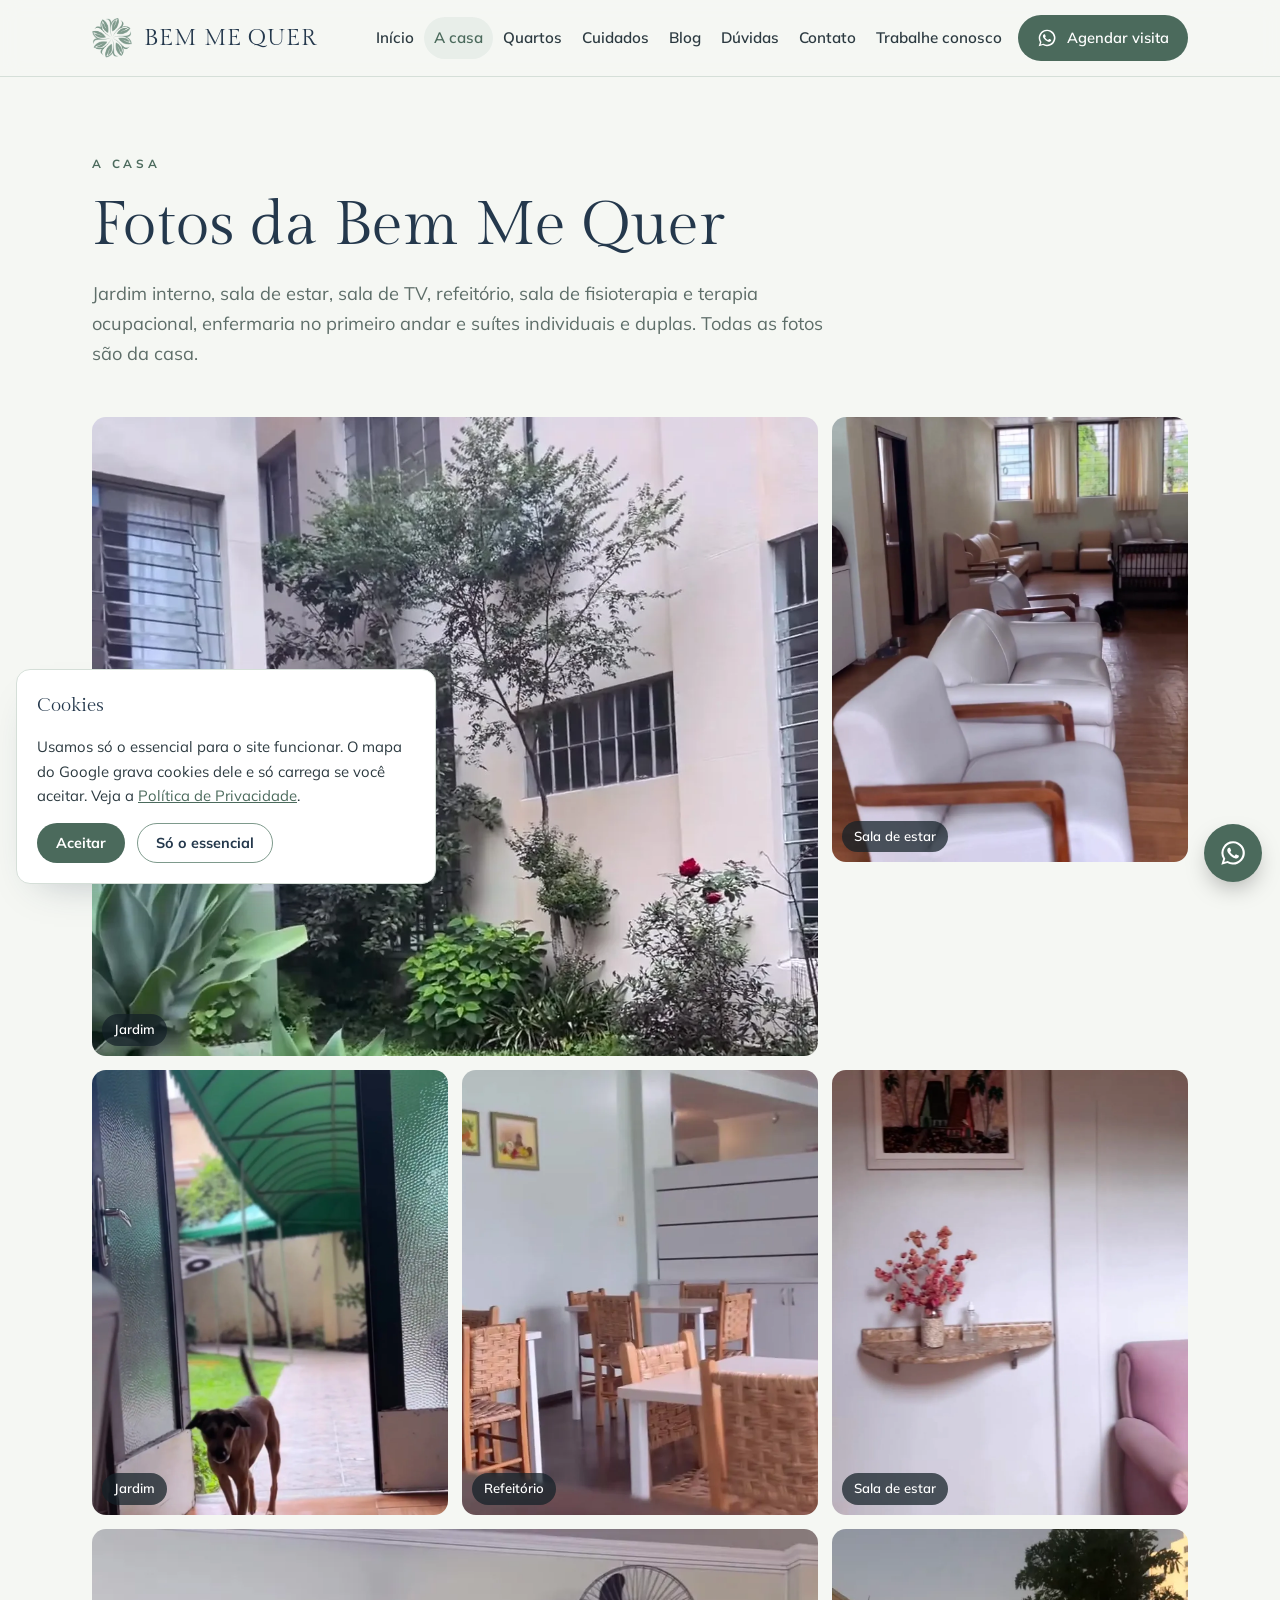
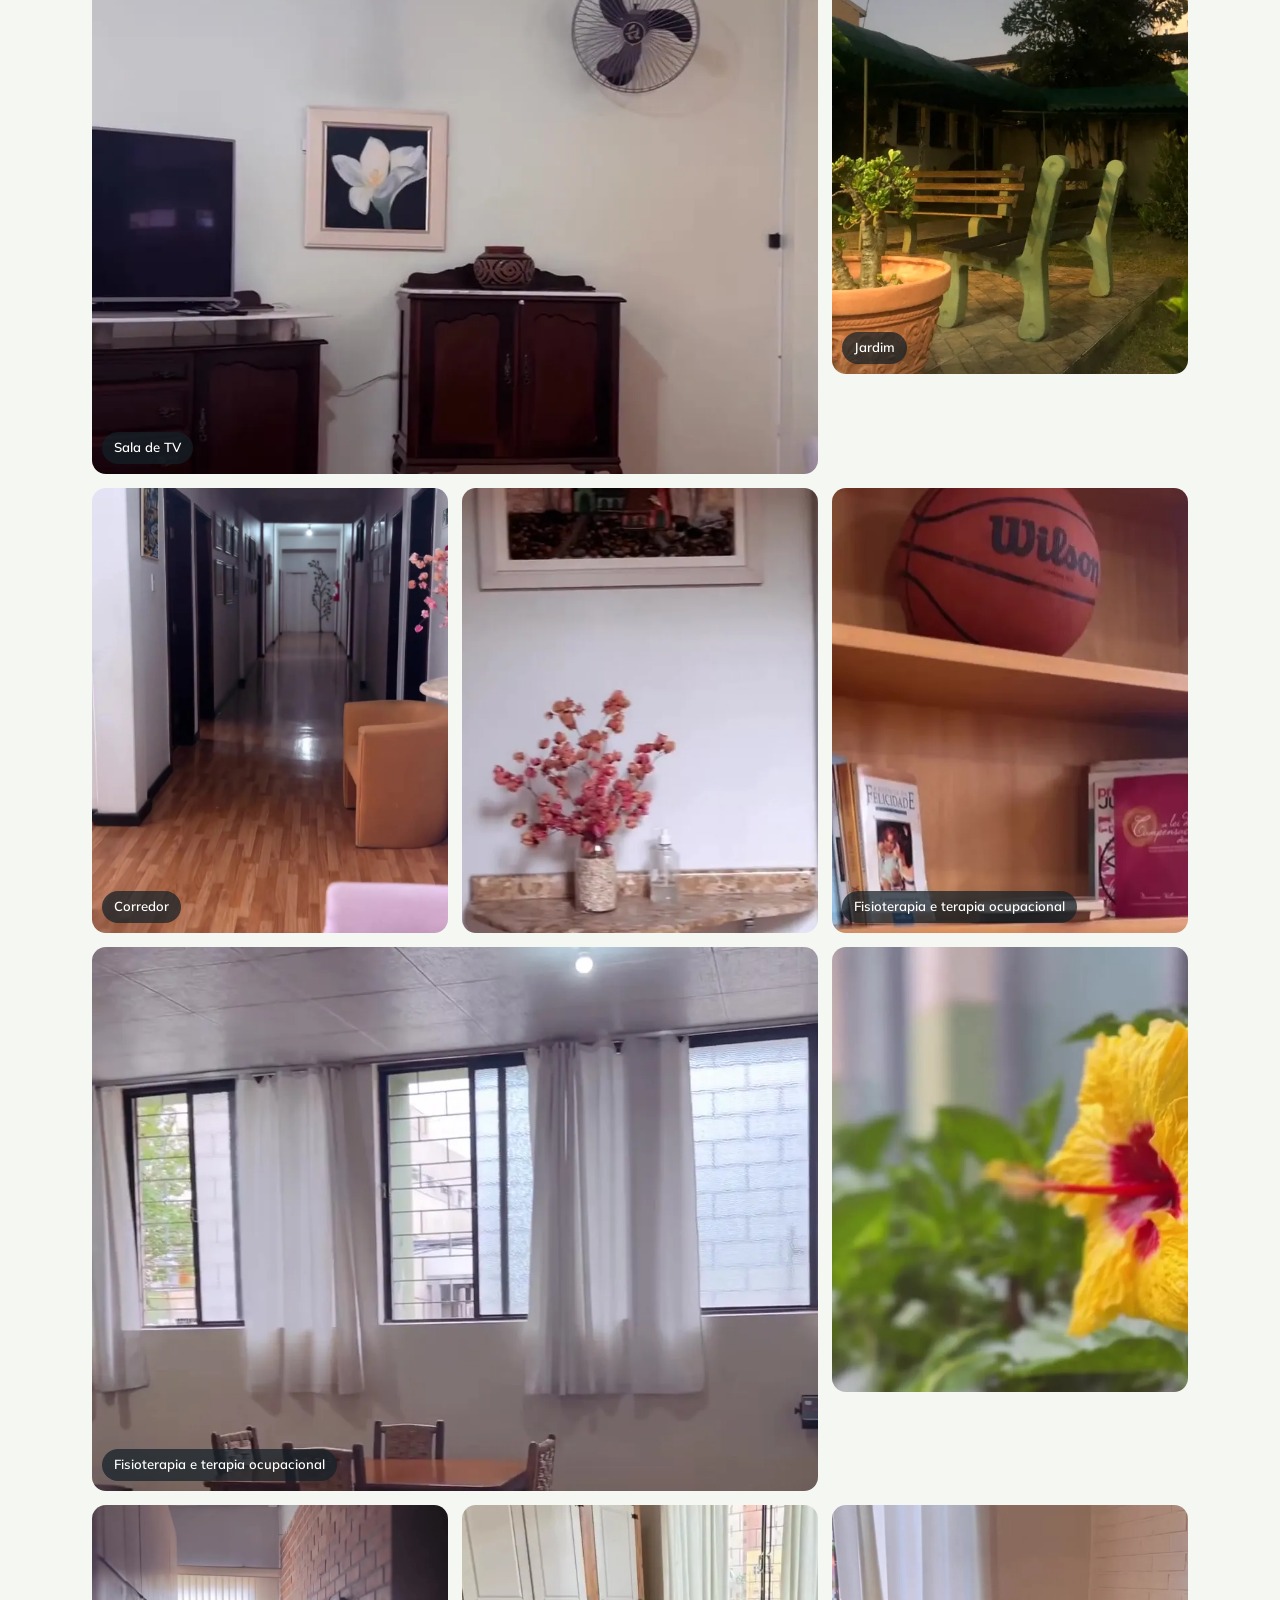
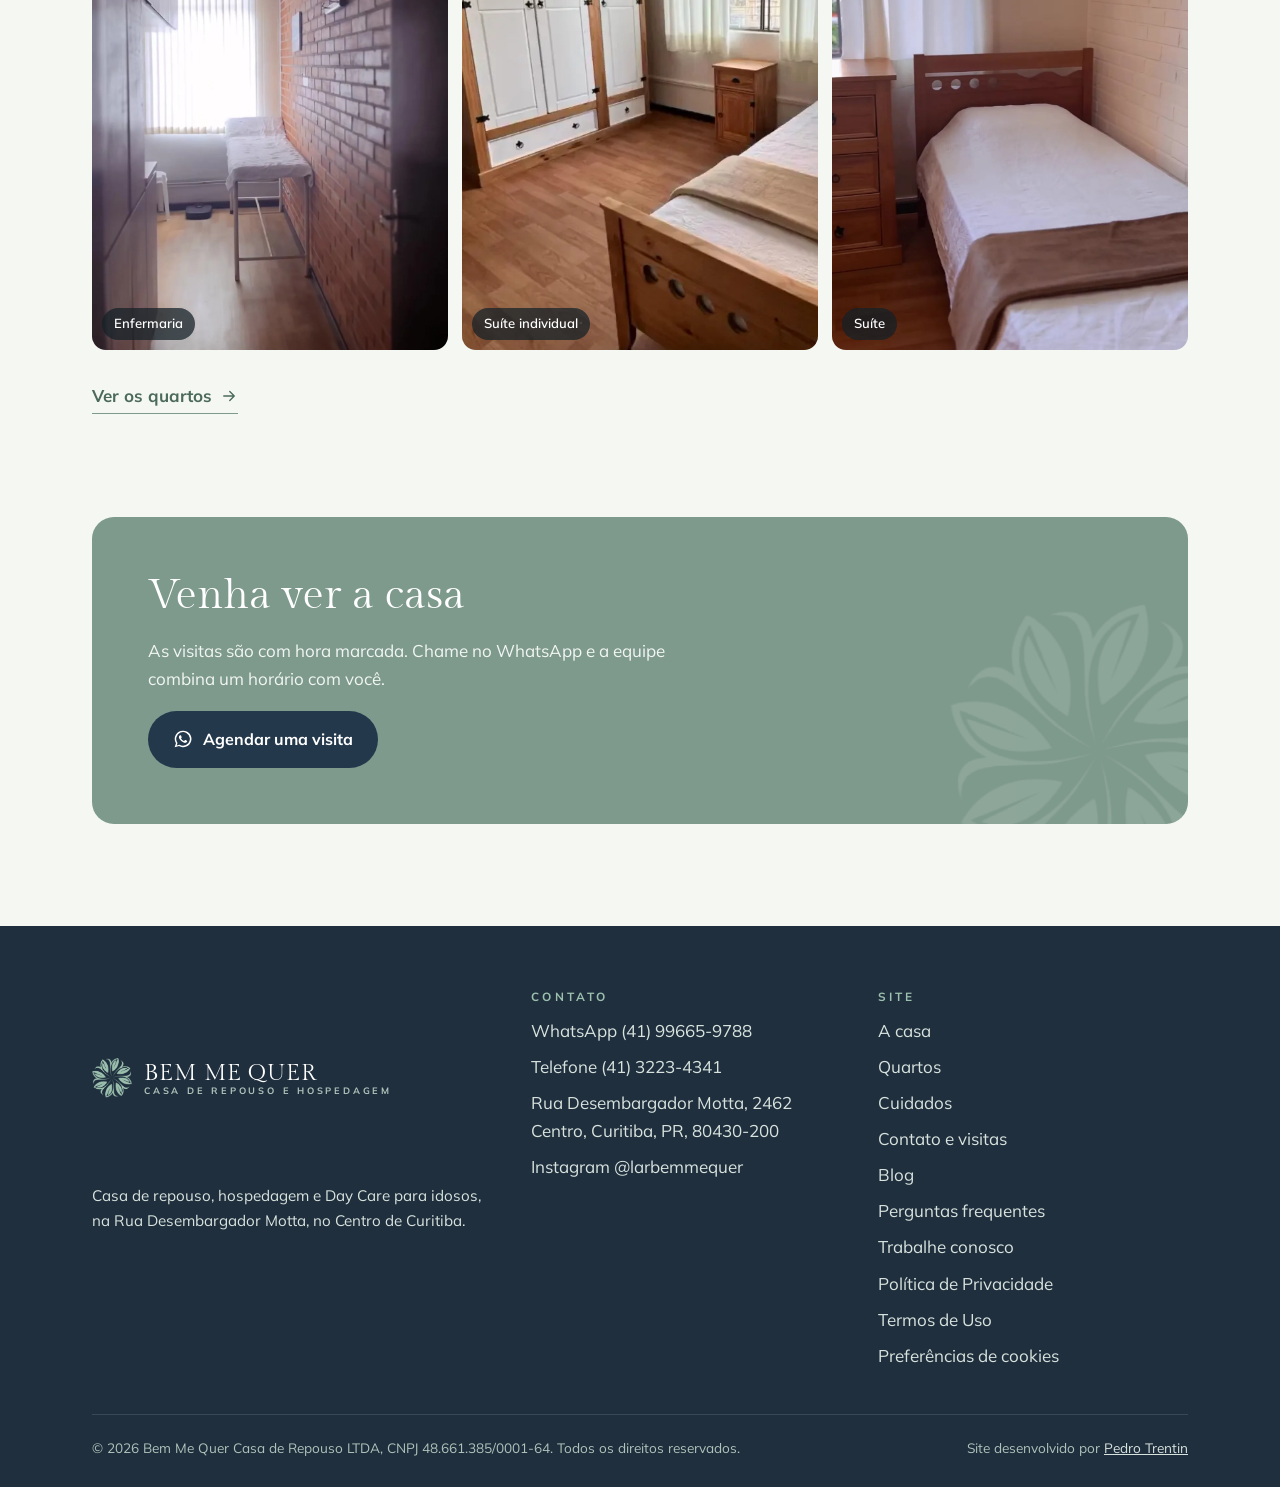
==== commit ebd5b6c4: "Trabalhe conosco no menu" ====
--- a/a-casa.html
+++ b/a-casa.html
@@ -1,272 +1,83 @@
 <!doctype html><html lang="pt-BR"><head><meta charset="utf-8">
 <meta name="viewport" content="width=device-width,initial-scale=1,viewport-fit=cover">
-<title>A casa | Bem Me Quer, casa de repouso no Centro de Curitiba</title>
-<meta name="description" content="Jardim interno, sala de estar, sala de TV, refeitório, corredores, sala de fisioterapia e enfermaria. Veja por dentro os ambientes da Bem Me Quer, no Centro de Curitiba.">
-<meta property="og:title" content="A casa | Bem Me Quer"><meta property="og:description" content="Jardim interno, sala de estar, sala de TV, refeitório, corredores, sala de fisioterapia e enfermaria. Veja por dentro os ambientes da Bem Me Quer."><meta property="og:type" content="website"><meta property="og:locale" content="pt_BR">
-<meta property="og:image" content="/img/sala-estar.webp">
-<!-- @head -->
-<meta name="theme-color" content="#F6F2EA">
+<title>A casa | Bem Me Quer</title><meta name="description" content="Fotos da Bem Me Quer: jardim, sala de estar, sala de TV, refeitório, sala de fisioterapia e enfermaria.">
+<meta property="og:title" content="A casa | Bem Me Quer"><meta property="og:description" content="Fotos da Bem Me Quer: jardim, sala de estar, sala de TV, refeitório, sala de fisioterapia e enfermaria."><meta property="og:type" content="website"><meta property="og:locale" content="pt_BR">
+<meta property="og:image" content="/img/sala-estar.webp"><meta name="theme-color" content="#7E9A8C">
 <link rel="icon" type="image/png" href="/img/flor.png">
-<link rel="preload" href="/assets/fonts/newsreader-latin-opsz-normal.woff2" as="font" type="font/woff2" crossorigin>
-<link rel="preload" href="/assets/fonts/libre-franklin-latin-wght-normal.woff2" as="font" type="font/woff2" crossorigin>
+<link rel="preload" href="/assets/fonts/gilda-display-latin-400-normal.woff2" as="font" type="font/woff2" crossorigin>
 <link rel="stylesheet" href="/assets/fonts.css"><link rel="stylesheet" href="/assets/site.css">
-<script>document.documentElement.classList.add('js')</script>
-<script type="application/ld+json">{"@context":"https://schema.org","@type":"LocalBusiness","name":"Bem Me Quer Casa de Repouso e Hospedagem","description":"Casa de repouso, hospedagem e Day Care para idosos no Centro de Curitiba.","telephone":"+5541996659788","address":{"@type":"PostalAddress","streetAddress":"Rua Desembargador Motta, 2462","addressLocality":"Curitiba","addressRegion":"PR","postalCode":"80430-200","addressCountry":"BR"},"sameAs":["https://www.instagram.com/larbemmequer/"]}</script>
-<!-- /@head -->
-</head><body data-page="a-casa">
-<!-- @header -->
-<a class="skip" href="#conteudo">Pular para o conteúdo</a>
-<header class="site-header">
- <div class="wrap hdr">
-  <a class="brand" href="/" aria-label="Bem Me Quer, página inicial"><span class="flor" aria-hidden="true"></span><span class="brand-name"><b>Bem Me Quer</b><small>Casa de repouso · Curitiba</small></span></a>
-  <nav class="nav" id="menu" aria-label="Principal">
-   <a href="/a-casa" aria-current="page">A casa</a>
-   <a href="/quartos">Quartos</a>
-   <a href="/cuidados">Cuidados</a>
-   <a href="/contato">Contato</a>
-   <a class="nav-cta" href="https://wa.me/5541996659788?text=Ol%C3%A1!%20Gostaria%20de%20agendar%20uma%20visita%20%C3%A0%20Bem%20Me%20Quer." target="_blank" rel="noopener">Agendar visita</a>
-   <div class="nav-extra">
-    <a href="https://wa.me/5541996659788?text=Ol%C3%A1!%20Vi%20o%20site%20da%20Bem%20Me%20Quer%20e%20gostaria%20de%20mais%20informa%C3%A7%C3%B5es." target="_blank" rel="noopener">WhatsApp (41) 99665-9788</a>
-    <a href="tel:+554132234341">Telefone (41) 3223-4341</a>
-    <span>Rua Desembargador Motta, 2462, Centro, Curitiba</span>
-   </div>
-  </nav>
-  <a class="hdr-cta" href="https://wa.me/5541996659788?text=Ol%C3%A1!%20Gostaria%20de%20agendar%20uma%20visita%20%C3%A0%20Bem%20Me%20Quer." target="_blank" rel="noopener">Agendar visita</a>
-  <button class="menu-btn" type="button" aria-expanded="false" aria-controls="menu"><span class="menu-lines" aria-hidden="true"></span><span class="menu-label">Menu</span></button>
- </div>
-</header>
-<!-- /@header -->
-<main id="conteudo">
-
-<section class="page-head">
- <div class="wrap grid">
-  <div style="--col:1/9">
-   <p class="label">A casa</p>
-   <h1>Por dentro da Bem Me Quer</h1>
-   <p class="lead">Antes de vir, veja os ambientes que você vai conhecer na visita: do jardim à enfermaria, passando pelas salas onde os moradores convivem.</p>
-  </div>
-  <nav aria-label="Ambientes desta página" style="--col:1/-1">
-   <ul class="toc">
-    <li><a href="#jardim">Jardim</a></li>
-    <li><a href="#sala-de-estar">Sala de estar</a></li>
-    <li><a href="#sala-de-tv">Sala de TV</a></li>
-    <li><a href="#refeitorio">Refeitório</a></li>
-    <li><a href="#corredores">Corredores</a></li>
-    <li><a href="#fisioterapia">Fisioterapia</a></li>
-    <li><a href="#enfermaria">Enfermaria</a></li>
-   </ul>
-  </nav>
+<script type="application/ld+json">{"@context": "https://schema.org", "@type": "LocalBusiness", "name": "Bem Me Quer Casa de Repouso e Hospedagem", "telephone": "+55-41-99665-9788", "address": {"@type": "PostalAddress", "streetAddress": "Rua Desembargador Motta, 2462", "addressLocality": "Curitiba", "addressRegion": "PR", "postalCode": "80430-200", "addressCountry": "BR"}, "sameAs": ["https://www.instagram.com/larbemmequer/"]}</script>
+</head><body><a class="skip" href="#conteudo" style="position:absolute;left:-999px">Pular para o conteúdo</a>
+<header class="site-header"><div class="wrap hdr">
+<a class="brand" href="/" aria-label="Bem Me Quer, página inicial"><span class="flor"></span><span class="brand-name"><b>BEM ME QUER</b><small>Casa de repouso e hospedagem</small></span></a>
+<button class="menu-btn" type="button" aria-expanded="false" aria-controls="menu">Menu</button>
+<nav class="nav" id="menu" aria-label="Principal"><a href="/" data-link="inicio">Início</a><a href="/a-casa" data-link="a-casa" aria-current="page">A casa</a><a href="/quartos" data-link="quartos">Quartos</a><a href="/cuidados" data-link="cuidados">Cuidados</a><a href="/blog" data-link="blog">Blog</a><a href="/duvidas" data-link="duvidas">Dúvidas</a><a href="/contato" data-link="contato">Contato</a><a href="/trabalhe-conosco" data-link="trabalhe-conosco">Trabalhe conosco</a><a class="btn btn-primary" href="https://wa.me/5541996659788?text=Ol%C3%A1%21%20Vi%20o%20site%20da%20Bem%20Me%20Quer%20e%20gostaria%20de%20mais%20informa%C3%A7%C3%B5es." target="_blank" rel="noopener"><svg viewBox="0 0 24 24" fill="currentColor" aria-hidden="true"><path d="M12.04 2a9.9 9.9 0 0 0-8.5 14.98L2 22l5.15-1.5A9.94 9.94 0 1 0 12.04 2Zm0 18.13a8.2 8.2 0 0 1-4.2-1.15l-.3-.18-3.05.9.9-2.97-.2-.31a8.2 8.2 0 1 1 6.85 3.71Zm4.5-6.14c-.25-.12-1.46-.72-1.69-.8-.23-.08-.39-.12-.55.12-.17.25-.64.8-.78.97-.14.16-.29.18-.53.06a6.7 6.7 0 0 1-3.34-2.92c-.25-.43.25-.4.72-1.34.08-.16.04-.3-.02-.43l-.75-1.8c-.2-.47-.4-.4-.55-.41h-.47a.9.9 0 0 0-.65.3 2.74 2.74 0 0 0-.86 2.04 4.76 4.76 0 0 0 1 2.53 10.9 10.9 0 0 0 4.18 3.69c1.55.67 2.16.73 2.94.61.47-.07 1.46-.6 1.66-1.18.2-.58.2-1.07.14-1.18-.06-.1-.22-.16-.47-.28Z"/></svg>Agendar visita</a></nav>
+</div></header><main id="conteudo"><section class="page-head">
+ <div class="wrap stack">
+  <p class="eyebrow">A casa</p>
+  <h1>Fotos da Bem Me Quer</h1>
+  <p class="lead">Jardim interno, sala de estar, sala de TV, refeitório, sala de fisioterapia e terapia ocupacional, enfermaria no primeiro andar e suítes individuais e duplas. Todas as fotos são da casa.</p>
  </div>
 </section>
 
-<section class="chapter" id="jardim" aria-labelledby="t-jardim" style="padding-top:0">
- <div class="wrap grid">
-  <figure class="ph" style="--col:1/-1;--ar:2/1;--pos:40% 72%">
-   <img src="/img/jardim.webp" width="1080" height="950" alt="Jardim interno com agaves, árvores, arbustos e uma roseira junto às paredes claras da casa" fetchpriority="high">
-  </figure>
-  <div class="ch-text" style="--col:1/6">
-   <span class="ch-num">01</span>
-   <h2 id="t-jardim">O jardim</h2>
-   <div class="body-text">
-    <p>No meio do Centro, um pedaço de verde: gramado, árvores, roseiras, agaves e bancos para sentar. É para lá que os moradores vão tomar sol e conversar, e os cachorros da casa costumam fazer companhia.</p>
-    <p>Da porta, um caminho coberto leva até o gramado.</p>
-   </div>
+<section class="section" style="padding-top:40px">
+ <div class="wrap">
+  <div class="mosaic">
+   <figure class="m-wide"><img src="/img/jardim.webp" alt="Jardim interno com gramado e árvores" loading="lazy"><figcaption>Jardim</figcaption></figure>
+   <figure><img src="/img/sala-estar.webp" alt="Sala de estar com poltronas" loading="lazy"><figcaption>Sala de estar</figcaption></figure>
+   <figure><img src="/img/porta-jardim.webp" alt="Porta de vidro que dá para o jardim" loading="lazy"><figcaption>Jardim</figcaption></figure>
+   <figure><img src="/img/refeitorio.webp" alt="Refeitório" loading="lazy"><figcaption>Refeitório</figcaption></figure>
+   <figure><img src="/img/poltrona-rosa.webp" alt="Poltrona e arranjo de flores na sala" loading="lazy"><figcaption>Sala de estar</figcaption></figure>
+   <figure class="m-wide"><img src="/img/sala-tv.webp" alt="Sala de TV" loading="lazy"><figcaption>Sala de TV</figcaption></figure>
+   <figure><img src="/img/jardim-banco.webp" alt="Bancos no jardim" loading="lazy"><figcaption>Jardim</figcaption></figure>
+   <figure><img src="/img/corredor.webp" alt="Corredor dos quartos" loading="lazy"><figcaption>Corredor</figcaption></figure>
+   <figure><img src="/img/det-flores.webp" alt="Arranjo de flores na parede do corredor" loading="lazy"></figure>
+   <figure class="m-wide"><img src="/img/fisio-sala.webp" alt="Sala de fisioterapia e terapia ocupacional" loading="lazy"><figcaption>Fisioterapia e terapia ocupacional</figcaption></figure>
+   <figure><img src="/img/det-estante.webp" alt="Estante com livros e jogos" loading="lazy"><figcaption>Fisioterapia e terapia ocupacional</figcaption></figure>
+   <figure><img src="/img/hibisco.webp" alt="Hibisco do jardim" loading="lazy"></figure>
+   <figure><img src="/img/enfermaria.webp" alt="Enfermaria" loading="lazy"><figcaption>Enfermaria</figcaption></figure>
+   <figure><img src="/img/quarto-individual.webp" alt="Suíte individual" loading="lazy"><figcaption>Suíte individual</figcaption></figure>
+   <figure><img src="/img/quarto-janela.webp" alt="Suíte" loading="lazy"><figcaption>Suíte</figcaption></figure>
   </div>
-  <figure class="ph" data-reveal style="--col:7/10;--ar:4/5;--col-m:1/4">
-   <img src="/img/porta-jardim.webp" width="1080" height="1350" alt="Porta de vidro aberta para o caminho coberto por toldo verde, com um cachorro da casa entrando" loading="lazy">
-   <figcaption>A porta para o jardim.</figcaption>
-  </figure>
-  <figure class="ph" data-reveal style="--col:10/13;--ar:4/5;--shift:96px;--col-m:4/7;--shift-m:48px">
-   <img src="/img/jardim-banco.webp" width="483" height="611" alt="Bancos de jardim verdes e vaso de planta, no fim da tarde" loading="lazy">
-   <figcaption>Bancos no jardim, no fim da tarde.</figcaption>
-  </figure>
-  <figure class="ph" data-reveal style="--col:2/6;--ar:4/3;--shift:-200px;--shift-m:0;--col-m:1/6">
-   <img src="/img/hibisco.webp" width="1080" height="810" alt="Flor de hibisco amarela entre as folhas do jardim" loading="lazy">
-   <figcaption>Hibisco amarelo do jardim.</figcaption>
-  </figure>
+  <p style="margin-top:32px"><a class="link-arrow" href="/quartos">Ver os quartos <svg viewBox="0 0 24 24" fill="none" stroke="currentColor" stroke-width="1.8" stroke-linecap="round" stroke-linejoin="round" aria-hidden="true"><path d="M5 12h14M13 6l6 6-6 6"/></svg></a></p>
  </div>
 </section>
 
-<section class="chapter" id="sala-de-estar" aria-labelledby="t-sala">
- <div class="wrap grid">
-  <div class="ch-text" style="--col:1/5">
-   <div class="sticky">
-    <span class="ch-num">02</span>
-    <h2 id="t-sala">Sala de estar</h2>
-    <div class="body-text">
-     <p>Poltronas claras com braços de madeira, janelas altas com cortina e espaço de sobra entre os móveis para passar com andador ou cadeira de rodas.</p>
-     <p>É onde se recebe visita e onde muita gente passa a tarde.</p>
-    </div>
-   </div>
-  </div>
-  <figure class="ph" data-reveal style="--col:5/10;--ar:4/5">
-   <img src="/img/sala-estar.webp" width="1080" height="1350" alt="Sala de estar com fileira de poltronas claras, piso de madeira e janelas altas" loading="lazy">
-  </figure>
-  <figure class="ph" data-reveal style="--col:10/13;--ar:4/5;--shift:180px;--col-m:3/7">
-   <img src="/img/poltrona-rosa.webp" width="1080" height="1350" alt="Canto com poltrona rosa, prateleira de mármore com arranjo de flores e quadro na parede" loading="lazy">
-   <figcaption>Um canto da sala.</figcaption>
-  </figure>
- </div>
-</section>
-
-<section class="chapter" id="sala-de-tv" aria-labelledby="t-tv">
- <div class="wrap grid">
-  <figure class="ph" data-reveal style="--col:1/9;--ar:4/3">
-   <img src="/img/sala-tv.webp" width="1080" height="810" alt="Sala de TV com móveis antigos de madeira escura, televisão e quadro de flor branca" loading="lazy">
-  </figure>
-  <div class="ch-text" style="--col:10/13;--align:end">
-   <span class="ch-num">03</span>
-   <h2 id="t-tv">Sala de TV</h2>
-   <div class="body-text">
-    <p>Móveis de madeira escura, a televisão e um quadro de flor na parede. Para assistir TV junto ou receber uma visita com mais calma.</p>
+<section class="section" style="padding-top:0">
+ <div class="wrap">
+  <div class="band">
+   <span class="flor" aria-hidden="true"></span>
+   <div class="stack" style="position:relative">
+    <h2>Venha ver a casa</h2>
+    <p>As visitas são com hora marcada. Chame no WhatsApp e a equipe combina um horário com você.</p>
+    <div class="btn-row"><a class="btn btn-primary" href="https://wa.me/5541996659788?text=Ol%C3%A1%21%20Gostaria%20de%20agendar%20uma%20visita%20%C3%A0%20Bem%20Me%20Quer." target="_blank" rel="noopener"><svg viewBox="0 0 24 24" fill="currentColor" aria-hidden="true"><path d="M12.04 2a9.9 9.9 0 0 0-8.5 14.98L2 22l5.15-1.5A9.94 9.94 0 1 0 12.04 2Zm0 18.13a8.2 8.2 0 0 1-4.2-1.15l-.3-.18-3.05.9.9-2.97-.2-.31a8.2 8.2 0 1 1 6.85 3.71Zm4.5-6.14c-.25-.12-1.46-.72-1.69-.8-.23-.08-.39-.12-.55.12-.17.25-.64.8-.78.97-.14.16-.29.18-.53.06a6.7 6.7 0 0 1-3.34-2.92c-.25-.43.25-.4.72-1.34.08-.16.04-.3-.02-.43l-.75-1.8c-.2-.47-.4-.4-.55-.41h-.47a.9.9 0 0 0-.65.3 2.74 2.74 0 0 0-.86 2.04 4.76 4.76 0 0 0 1 2.53 10.9 10.9 0 0 0 4.18 3.69c1.55.67 2.16.73 2.94.61.47-.07 1.46-.6 1.66-1.18.2-.58.2-1.07.14-1.18-.06-.1-.22-.16-.47-.28Z"/></svg>Agendar uma visita</a></div>
    </div>
   </div>
  </div>
 </section>
-
-<section class="chapter" id="refeitorio" aria-labelledby="t-ref">
- <div class="wrap grid">
-  <figure class="ph" data-reveal style="--col:1/-1;--ar:21/10;--pos:50% 60%">
-   <img src="/img/refeitorio.webp" width="1080" height="810" alt="Refeitório com mesas brancas, cadeiras de madeira e palha e quadros de frutas na parede" loading="lazy">
-  </figure>
-  <div class="ch-text panel" style="--col:1/7;--shift:-140px;--shift-m:0">
-   <span class="ch-num">04</span>
-   <h2 id="t-ref">Refeitório</h2>
-   <div class="body-text">
-    <p>Mesas brancas, cadeiras de madeira e palha, quadros de frutas na parede. As refeições são feitas à mesa, em companhia, e o cardápio é acompanhado pela nutricionista da equipe.</p>
-   </div>
-  </div>
-  <blockquote class="pull" style="--col:8/13;--align:end">“…quartos confortáveis, comida caseira…”<cite>Manoela Andrade, em avaliação no Google</cite></blockquote>
+</main><footer class="site-footer"><div class="wrap">
+<div class="ft">
+ <div class="stack" style="gap:16px">
+  <a class="brand" href="/"><span class="flor"></span><span class="brand-name"><b>BEM ME QUER</b><small>Casa de repouso e hospedagem</small></span></a>
+  <p>Casa de repouso, hospedagem e Day Care para idosos, na Rua Desembargador Motta, no Centro de Curitiba.</p>
  </div>
-</section>
-
-<section class="chapter" id="corredores" aria-labelledby="t-corr">
- <div class="wrap grid">
-  <figure class="ph" data-reveal style="--col:2/7;--ar:4/5;--col-m:1/6">
-   <img src="/img/corredor.webp" width="1080" height="1350" alt="Corredor dos quartos com quadros nas paredes, piso de madeira e poltrona laranja" loading="lazy">
-  </figure>
-  <div class="ch-text" style="--col:8/12;--align:center">
-   <span class="ch-num">05</span>
-   <h2 id="t-corr">Corredores</h2>
-   <div class="body-text">
-    <p>Os quartos ficam ao longo de corredores largos e bem iluminados, de piso uniforme, com quadros nas paredes e poltronas pelo caminho para quem quiser parar e descansar.</p>
-   </div>
-   <p style="margin-top:28px"><a class="more" href="/quartos">Ver os quartos</a></p>
-  </div>
- </div>
-</section>
-
-<section class="chapter" id="fisioterapia" aria-labelledby="t-fisio">
- <div class="wrap grid">
-  <div class="ch-text" style="--col:1/6">
-   <span class="ch-num">06</span>
-   <h2 id="t-fisio">Fisioterapia e terapia ocupacional</h2>
-   <div class="body-text">
-    <p>Uma sala só para isso, com maca, mesa de atividades e uma estante com livros, jogos de memória e quebra-cabeças. É onde acontecem a fisioterapia em grupo e as atividades de terapia ocupacional.</p>
-   </div>
-  </div>
-  <figure class="ph" data-reveal style="--col:7/-1;--ar:4/3">
-   <img src="/img/fisio-sala.webp" width="1080" height="810" alt="Sala de fisioterapia e terapia ocupacional com janelas amplas, cortinas brancas e mesa com cadeiras" loading="lazy">
-  </figure>
-  <figure class="ph" data-reveal style="--col:2/6;--ar:4/3;--shift:-190px;--shift-m:0;--col-m:1/5">
-   <img src="/img/estante.webp" width="1080" height="810" alt="Estante com livros, jogos de memória e quebra-cabeças" loading="lazy">
-   <figcaption>Livros, jogos de memória e quebra-cabeças.</figcaption>
-  </figure>
-  <figure class="ph" data-reveal style="--col:7/10;--ar:4/5;--col-m:3/7">
-   <img src="/img/fisio-maca.webp" width="1080" height="1350" alt="Maca de fisioterapia junto à parede, com instrumentos de percussão em primeiro plano" loading="lazy">
-   <figcaption>A maca, no canto da sala.</figcaption>
-  </figure>
- </div>
-</section>
-
-<section class="chapter" id="enfermaria" aria-labelledby="t-enf">
- <div class="wrap grid">
-  <div class="ch-text" style="--col:1/6;--align:center">
-   <span class="ch-num">07</span>
-   <h2 id="t-enf">Enfermaria</h2>
-   <div class="body-text">
-    <p>Fica no primeiro andar, com maca, balança, armários e uma janela ampla. A equipe de saúde da casa inclui médico e enfermeiro.</p>
-   </div>
-   <p style="margin-top:28px"><a class="more" href="/cuidados">Como funciona o cuidado</a></p>
-  </div>
-  <figure class="ph" data-reveal style="--col:7/12;--ar:4/5">
-   <img src="/img/enfermaria.webp" width="1080" height="1350" alt="Enfermaria com maca, balança, armários e parede de tijolos à vista" loading="lazy">
-  </figure>
- </div>
-</section>
-
-<section class="visit" aria-labelledby="t-visita">
- <div class="wrap grid">
-  <div style="--col:1/7">
-   <h2 id="t-visita">Fotos ajudam, mas a visita mostra mais.</h2>
-  </div>
-  <div style="--col:8/13">
-   <p>Na visita você anda pela casa, vê os quartos, conversa com a equipe e tira as dúvidas, inclusive sobre valores. As visitas são com hora marcada.</p>
-   <div class="btn-row" style="margin-top:32px">
-    <a class="btn btn-light" data-wa="visita" href="https://wa.me/5541996659788?text=Ol%C3%A1!%20Gostaria%20de%20agendar%20uma%20visita%20%C3%A0%20Bem%20Me%20Quer." target="_blank" rel="noopener"><svg data-icon="wa" viewBox="0 0 24 24" fill="currentColor" aria-hidden="true"><path d="M12.04 2a9.9 9.9 0 0 0-8.5 14.98L2 22l5.15-1.5A9.94 9.94 0 1 0 12.04 2Zm0 18.13a8.2 8.2 0 0 1-4.2-1.15l-.3-.18-3.05.9.9-2.97-.2-.31a8.2 8.2 0 1 1 6.85 3.71Zm4.5-6.14c-.25-.12-1.46-.72-1.69-.8-.23-.08-.39-.12-.55.12-.17.25-.64.8-.78.97-.14.16-.29.18-.53.06a6.7 6.7 0 0 1-3.34-2.92c-.25-.43.25-.4.72-1.34.08-.16.04-.3-.02-.43l-.75-1.8c-.2-.47-.4-.4-.55-.41h-.47a.9.9 0 0 0-.65.3 2.74 2.74 0 0 0-.86 2.04 4.76 4.76 0 0 0 1 2.53 10.9 10.9 0 0 0 4.18 3.69c1.55.67 2.16.73 2.94.61.47-.07 1.46-.6 1.66-1.18.2-.58.2-1.07.14-1.18-.06-.1-.22-.16-.47-.28Z"/></svg>Agendar uma visita</a>
-    <a class="more" href="/quartos">Ver os quartos</a>
-   </div>
-  </div>
- </div>
-</section>
-
-</main>
-<!-- @footer -->
-<footer class="site-footer">
- <div class="wrap">
-  <div class="ft-top">
-   <p class="ft-kicker">Visitas com hora marcada</p>
-   <a class="ft-address" href="https://www.google.com/maps/search/?api=1&query=Rua%20Desembargador%20Motta%2C%202462%2C%20Centro%2C%20Curitiba%2C%20PR%2C%2080430-200" target="_blank" rel="noopener">Rua Desembargador Motta, 2462<span>Centro, Curitiba</span></a>
-   <div class="ft-actions">
-    <span>WhatsApp</span><a href="https://wa.me/5541996659788?text=Ol%C3%A1!%20Gostaria%20de%20agendar%20uma%20visita%20%C3%A0%20Bem%20Me%20Quer." target="_blank" rel="noopener">(41) 99665-9788</a>
-    <span>Telefone</span><a href="tel:+554132234341">(41) 3223-4341</a>
-   </div>
-  </div>
-  <div class="ft-grid">
-   <div class="ft-brand">
-    <a class="brand" href="/"><span class="flor" aria-hidden="true"></span><span class="brand-name"><b>Bem Me Quer</b><small>Casa de repouso · Curitiba</small></span></a>
-    <p>Casa de repouso, hospedagem e Day Care para idosos no Centro de Curitiba.</p>
-   </div>
-   <div>
-    <h2 class="ft-h">Contato</h2>
-    <ul>
-     <li><a href="https://wa.me/5541996659788?text=Ol%C3%A1!%20Vi%20o%20site%20da%20Bem%20Me%20Quer%20e%20gostaria%20de%20mais%20informa%C3%A7%C3%B5es." target="_blank" rel="noopener">WhatsApp (41) 99665-9788</a></li>
-     <li><a href="tel:+554132234341">Telefone (41) 3223-4341</a></li>
-     <li><a href="https://www.instagram.com/larbemmequer/" target="_blank" rel="noopener">Instagram @larbemmequer</a></li>
-     <li><a href="https://www.google.com/maps/search/?api=1&query=Rua%20Desembargador%20Motta%2C%202462%2C%20Centro%2C%20Curitiba%2C%20PR%2C%2080430-200" target="_blank" rel="noopener">Rua Desembargador Motta, 2462<br>Centro, Curitiba, PR, 80430-200</a></li>
-    </ul>
-   </div>
-   <div>
-    <h2 class="ft-h">Páginas</h2>
-    <ul>
-     <li><a href="/">Início</a></li>
-     <li><a href="/a-casa">A casa</a></li>
-     <li><a href="/quartos">Quartos</a></li>
-     <li><a href="/cuidados">Cuidados</a></li>
-     <li><a href="/contato">Contato e visitas</a></li>
-    </ul>
-   </div>
-   <div>
-    <h2 class="ft-h">Documentos</h2>
-    <ul>
-     <li><a href="/privacidade">Política de Privacidade</a></li>
-     <li><a href="/termos">Termos de Uso</a></li>
-     <li><button class="linkbtn" type="button" data-cookie-prefs>Preferências de cookies</button></li>
-    </ul>
-   </div>
-  </div>
-  <div class="ft-bottom">
-   <span>© <span data-year>2026</span> Bem Me Quer Casa de Repouso LTDA, CNPJ 48.661.385/0001-64. Todos os direitos reservados.</span>
-   <span>Site desenvolvido por <a href="https://www.instagram.com/ph.trentin/" target="_blank" rel="noopener">Pedro Trentin</a></span>
-  </div>
- </div>
-</footer>
-<a class="wa-float" href="https://wa.me/5541996659788?text=Ol%C3%A1!%20Vi%20o%20site%20da%20Bem%20Me%20Quer%20e%20gostaria%20de%20mais%20informa%C3%A7%C3%B5es." target="_blank" rel="noopener" aria-label="Conversar no WhatsApp"><svg data-icon="wa" viewBox="0 0 24 24" fill="currentColor" aria-hidden="true"><path d="M12.04 2a9.9 9.9 0 0 0-8.5 14.98L2 22l5.15-1.5A9.94 9.94 0 1 0 12.04 2Zm0 18.13a8.2 8.2 0 0 1-4.2-1.15l-.3-.18-3.05.9.9-2.97-.2-.31a8.2 8.2 0 1 1 6.85 3.71Zm4.5-6.14c-.25-.12-1.46-.72-1.69-.8-.23-.08-.39-.12-.55.12-.17.25-.64.8-.78.97-.14.16-.29.18-.53.06a6.7 6.7 0 0 1-3.34-2.92c-.25-.43.25-.4.72-1.34.08-.16.04-.3-.02-.43l-.75-1.8c-.2-.47-.4-.4-.55-.41h-.47a.9.9 0 0 0-.65.3 2.74 2.74 0 0 0-.86 2.04 4.76 4.76 0 0 0 1 2.53 10.9 10.9 0 0 0 4.18 3.69c1.55.67 2.16.73 2.94.61.47-.07 1.46-.6 1.66-1.18.2-.58.2-1.07.14-1.18-.06-.1-.22-.16-.47-.28Z"/></svg></a>
+ <div><h3>Contato</h3><ul>
+  <li><a href="https://wa.me/5541996659788?text=Ol%C3%A1%21%20Vi%20o%20site%20da%20Bem%20Me%20Quer%20e%20gostaria%20de%20mais%20informa%C3%A7%C3%B5es." target="_blank" rel="noopener">WhatsApp (41) 99665-9788</a></li>
+  <li>Telefone (41) 3223-4341</li>
+  <li><a href="https://www.google.com/maps/search/?api=1&query=Rua%20Desembargador%20Motta%2C%202462%2C%20Centro%2C%20Curitiba%2C%20PR%2C%2080430-200" target="_blank" rel="noopener">Rua Desembargador Motta, 2462<br>Centro, Curitiba, PR, 80430-200</a></li>
+  <li><a href="https://www.instagram.com/larbemmequer/" target="_blank" rel="noopener">Instagram @larbemmequer</a></li>
+ </ul></div>
+ <div><h3>Site</h3><ul>
+  <li><a href="/a-casa">A casa</a></li><li><a href="/quartos">Quartos</a></li><li><a href="/cuidados">Cuidados</a></li><li><a href="/contato">Contato e visitas</a></li><li><a href="/blog">Blog</a></li><li><a href="/duvidas">Perguntas frequentes</a></li><li><a href="/trabalhe-conosco">Trabalhe conosco</a></li>
+  <li><a href="/privacidade">Política de Privacidade</a></li><li><a href="/termos">Termos de Uso</a></li>
+  <li><button class="linkbtn" type="button" data-cookie-prefs>Preferências de cookies</button></li>
+ </ul></div>
+</div>
+<div class="ft-bottom"><span>© <span data-year>2026</span> Bem Me Quer Casa de Repouso LTDA, CNPJ 48.661.385/0001-64. Todos os direitos reservados.</span><span>Site desenvolvido por <a href="https://www.instagram.com/ph.trentin/" target="_blank" rel="noopener">Pedro Trentin</a></span></div>
+</div></footer>
+<a class="wa-float" href="https://wa.me/5541996659788?text=Ol%C3%A1%21%20Vi%20o%20site%20da%20Bem%20Me%20Quer%20e%20gostaria%20de%20mais%20informa%C3%A7%C3%B5es." target="_blank" rel="noopener" aria-label="Conversar no WhatsApp"><svg viewBox="0 0 24 24" fill="currentColor" aria-hidden="true"><path d="M12.04 2a9.9 9.9 0 0 0-8.5 14.98L2 22l5.15-1.5A9.94 9.94 0 1 0 12.04 2Zm0 18.13a8.2 8.2 0 0 1-4.2-1.15l-.3-.18-3.05.9.9-2.97-.2-.31a8.2 8.2 0 1 1 6.85 3.71Zm4.5-6.14c-.25-.12-1.46-.72-1.69-.8-.23-.08-.39-.12-.55.12-.17.25-.64.8-.78.97-.14.16-.29.18-.53.06a6.7 6.7 0 0 1-3.34-2.92c-.25-.43.25-.4.72-1.34.08-.16.04-.3-.02-.43l-.75-1.8c-.2-.47-.4-.4-.55-.41h-.47a.9.9 0 0 0-.65.3 2.74 2.74 0 0 0-.86 2.04 4.76 4.76 0 0 0 1 2.53 10.9 10.9 0 0 0 4.18 3.69c1.55.67 2.16.73 2.94.61.47-.07 1.46-.6 1.66-1.18.2-.58.2-1.07.14-1.18-.06-.1-.22-.16-.47-.28Z"/></svg></a>
 <div class="cookie" id="cookie" role="dialog" aria-label="Aviso de cookies" hidden>
- <p class="cookie-t">Cookies</p>
+ <b>Cookies</b>
  <p>Usamos só o essencial para o site funcionar. O mapa do Google grava cookies dele e só carrega se você aceitar. Veja a <a href="/privacidade">Política de Privacidade</a>.</p>
- <div class="btn-row"><button class="btn btn-solid" type="button" data-accept>Aceitar</button><button class="btn btn-line" type="button" data-essential>Só o essencial</button></div>
-</div>
-<script src="/assets/site.js" defer></script>
-<!-- /@footer -->
-</body></html>
+ <div class="btn-row"><button class="btn btn-primary" type="button" data-accept>Aceitar</button><button class="btn btn-ghost" type="button" data-essential>Só o essencial</button></div>
+</div><script src="/assets/site.js"></script></body></html>
--- a/assets/fonts.css
+++ b/assets/fonts.css
@@ -1,5 +1,4 @@
-/* Fontes auto-hospedadas (nenhum dado vai para terceiros).
-   Newsreader: títulos e textos de destaque. Libre Franklin: texto corrido e interface. */
-@font-face{font-family:"Newsreader";src:url(/assets/fonts/newsreader-latin-opsz-normal.woff2) format("woff2-variations"),url(/assets/fonts/newsreader-latin-opsz-normal.woff2) format("woff2");font-weight:200 800;font-style:normal;font-display:swap}
-@font-face{font-family:"Newsreader";src:url(/assets/fonts/newsreader-latin-wght-italic.woff2) format("woff2-variations"),url(/assets/fonts/newsreader-latin-wght-italic.woff2) format("woff2");font-weight:200 800;font-style:italic;font-display:swap}
-@font-face{font-family:"Libre Franklin";src:url(/assets/fonts/libre-franklin-latin-wght-normal.woff2) format("woff2-variations"),url(/assets/fonts/libre-franklin-latin-wght-normal.woff2) format("woff2");font-weight:100 900;font-style:normal;font-display:swap}
+@font-face{font-family:"Gilda Display";src:url(/assets/fonts/gilda-display-latin-400-normal.woff2) format("woff2");font-weight:400;font-display:swap}
+@font-face{font-family:"Mulish";src:url(/assets/fonts/mulish-latin-400-normal.woff2) format("woff2");font-weight:400;font-display:swap}
+@font-face{font-family:"Mulish";src:url(/assets/fonts/mulish-latin-600-normal.woff2) format("woff2");font-weight:600;font-display:swap}
+@font-face{font-family:"Mulish";src:url(/assets/fonts/mulish-latin-700-normal.woff2) format("woff2");font-weight:700;font-display:swap}
--- a/assets/site.css
+++ b/assets/site.css
@@ -1,426 +1,467 @@
-/* ==========================================================================
-   PERSONALIZAÇÃO
-   Cores, fontes e medidas do site inteiro. Para adaptar a outra casa,
-   normalmente basta mexer neste bloco.
-   ========================================================================== */
 :root{
-  --bg:#F6F2EA;          /* marfim: fundo principal */
-  --bg-2:#EDE6D9;        /* areia clara: seções alternadas */
-  --bg-3:#E2D8C6;        /* areia: fundo de fotos enquanto carregam */
-  --ink:#2A2823;         /* carvão: textos e títulos */
-  --ink-2:#5C5549;       /* texto secundário */
-  --line:#D6CAB5;        /* linhas finas */
-  --olive:#7B8363;       /* sálvia/oliva: detalhes (marca, fios) */
-  --olive-ink:#545D3F;   /* oliva legível para textos pequenos */
-  --green:#2E4234;       /* verde profundo: botões e ações */
-  --green-2:#22332A;     /* verde no hover */
-  --on-green:#F6F2EA;
-  --clay:#A2563A;        /* terracota: acento pontual */
-  --night:#262620;       /* rodapé */
-  --night-2:#3A3A32;
-  --night-ink:#D8D1C3;
-
-  --serif:"Newsreader","Iowan Old Style",Georgia,"Times New Roman",serif;
-  --sans:"Libre Franklin","Segoe UI",system-ui,-apple-system,sans-serif;
-
-  --wrap:1240px;
-  --gutter:clamp(20px,5vw,56px);
-  --gap:clamp(16px,2.2vw,32px);
-  --space:clamp(80px,11vw,152px);
-  --hdr:72px;
+  --paper:#F5F7F3;
+  --paper-2:#E8EEE9;
+  --card:#FFFFFF;
+  --sage:#7E9A8C;
+  --sage-deep:#4B6A5C;
+  --sage-soft:#C9D8CF;
+  --navy:#24384C;
+  --ink:#2C3A40;
+  --muted:#5E6E69;
+  --caramel:#A8683F;
+  --line:#D5DFD8;
+  --on-sage:#FFFFFF;
+  --footer:#1F2F3E;
+  --footer-ink:#D9E3DE;
+  --shadow:0 18px 40px -24px rgba(36,56,76,.35);
+  --radius:14px;
+  --display:"Gilda Display","Cormorant Garamond",Georgia,"Times New Roman",serif;
+  --body:"Mulish","Segoe UI",system-ui,-apple-system,sans-serif;
+  --wrap:1160px;
 }
-@media (max-width:900px){:root{--hdr:64px}}
-
-/* tema escuro (segue o sistema) */
 @media (prefers-color-scheme:dark){
   :root:not([data-theme="light"]){
     color-scheme:dark;
-    --bg:#1B1A17;--bg-2:#23221E;--bg-3:#2E2C26;
-    --ink:#ECE6DA;--ink-2:#B7AE9E;--line:#3B3830;
-    --olive:#9DA67F;--olive-ink:#B6BF97;
-    --green:#4B6A53;--green-2:#577A60;--on-green:#F6F2EA;
-    --clay:#D18E6C;--night:#121210;--night-2:#2A2A24;--night-ink:#CFC8BA;
+    --paper:#131B20;--paper-2:#1A252B;--card:#1E2A31;
+    --sage:#7E9A8C;--sage-deep:#9CC0AE;--sage-soft:#2E4239;
+    --navy:#E4ECE7;--ink:#D6E0DB;--muted:#9FB0A9;--caramel:#D79A72;
+    --line:#2C3A40;--footer:#0D1418;--footer-ink:#C9D6D0;
+    --shadow:0 18px 40px -24px rgba(0,0,0,.6);
   }
 }
 :root[data-theme="dark"]{
   color-scheme:dark;
-  --bg:#1B1A17;--bg-2:#23221E;--bg-3:#2E2C26;
-  --ink:#ECE6DA;--ink-2:#B7AE9E;--line:#3B3830;
-  --olive:#9DA67F;--olive-ink:#B6BF97;
-  --green:#4B6A53;--green-2:#577A60;--on-green:#F6F2EA;
-  --clay:#D18E6C;--night:#121210;--night-2:#2A2A24;--night-ink:#CFC8BA;
+  --paper:#131B20;--paper-2:#1A252B;--card:#1E2A31;
+  --sage:#7E9A8C;--sage-deep:#9CC0AE;--sage-soft:#2E4239;
+  --navy:#E4ECE7;--ink:#D6E0DB;--muted:#9FB0A9;--caramel:#D79A72;
+  --line:#2C3A40;--footer:#0D1418;--footer-ink:#C9D6D0;
+  --shadow:0 18px 40px -24px rgba(0,0,0,.6);
 }
 
-/* ==========================================================================
-   Base
-   ========================================================================== */
 *,*::before,*::after{box-sizing:border-box}
-html{scroll-behavior:smooth;scroll-padding-top:calc(var(--hdr) + 16px);-webkit-text-size-adjust:100%}
-body{margin:0;background:var(--bg);color:var(--ink);font:400 1.0625rem/1.65 var(--sans);-webkit-font-smoothing:antialiased;text-rendering:optimizeLegibility}
-img{max-width:100%;height:auto;display:block}
-figure{margin:0}
-p,ul,ol,dl,dd,blockquote{margin:0}
-a{color:inherit}
-h1,h2,h3{font-family:var(--serif);font-weight:400;line-height:1.08;letter-spacing:-.012em;margin:0;text-wrap:balance;font-optical-sizing:auto}
-h1{font-size:clamp(2.55rem,1.55rem + 3.9vw,4.6rem);line-height:1.02;letter-spacing:-.02em}
-h2{font-size:clamp(2rem,1.35rem + 2.3vw,3.1rem)}
-h3{font-size:clamp(1.4rem,1.2rem + .6vw,1.7rem);line-height:1.18}
-em{font-style:italic}
-p{text-wrap:pretty}
-::selection{background:var(--bg-3)}
-:focus-visible{outline:2px solid var(--clay);outline-offset:3px}
-
-.wrap{max-width:calc(var(--wrap) + 2 * var(--gutter));margin:0 auto;padding-inline:var(--gutter)}
-.skip{position:absolute;left:16px;top:-100px;z-index:100;background:var(--green);color:var(--on-green);padding:12px 18px;text-decoration:none}
-.skip:focus{top:12px}
-.sr{position:absolute;width:1px;height:1px;overflow:hidden;clip:rect(0 0 0 0);white-space:nowrap}
+html{scroll-behavior:smooth}
+@media (prefers-reduced-motion:reduce){html{scroll-behavior:auto}*{animation:none!important;transition:none!important}}
+body{margin:0;background:var(--paper);color:var(--ink);font-family:var(--body);font-size:17px;line-height:1.65;-webkit-font-smoothing:antialiased}
+img{max-width:100%;display:block}
+a{color:var(--sage-deep)}
+a:focus-visible,button:focus-visible,summary:focus-visible{outline:2px solid var(--caramel);outline-offset:3px;border-radius:6px}
+h1,h2,h3{font-family:var(--display);font-weight:400;color:var(--navy);line-height:1.12;text-wrap:balance;margin:0}
+h1{font-size:clamp(2.3rem,5.2vw,3.9rem)}
+h2{font-size:clamp(1.8rem,3.4vw,2.6rem)}
+h3{font-size:1.4rem}
+p{margin:0}
+.wrap{max-width:var(--wrap);margin:0 auto;padding-inline:clamp(16px,4vw,32px)}
+.eyebrow{font-size:.74rem;letter-spacing:.32em;text-transform:uppercase;color:var(--sage-deep);font-weight:700}
+.lead{font-size:1.14rem;color:var(--muted);max-width:60ch}
+.stack{display:grid;gap:18px}
+.section{padding-block:clamp(56px,8vw,104px)}
+.section.alt{background:var(--paper-2)}
+.sec-head{display:grid;gap:14px;max-width:720px;margin-bottom:40px}
 .flor{display:inline-block;width:1em;height:1em;background:currentColor;-webkit-mask:url(/img/flor.png) center/contain no-repeat;mask:url(/img/flor.png) center/contain no-repeat}
 
-/* ==========================================================================
-   Tipografia editorial
-   ========================================================================== */
-.label{display:flex;align-items:center;gap:12px;font:500 .8125rem/1.3 var(--sans);letter-spacing:.01em;color:var(--olive-ink);margin-bottom:22px}
-.label::before{content:"";width:28px;height:1px;background:currentColor;flex:none}
-.lede{font:400 clamp(1.35rem,1.1rem + 1vw,1.85rem)/1.38 var(--serif);letter-spacing:-.005em;color:var(--ink);text-wrap:pretty}
-.lead{font-size:1.1875rem;line-height:1.6;color:var(--ink-2);max-width:40ch}
-.body-text{max-width:62ch;color:var(--ink-2)}
-.body-text p+p{margin-top:1em}
-.body-text strong{color:var(--ink);font-weight:500}
-.small{font-size:.9rem;color:var(--ink-2)}
-.it{font-family:var(--serif);font-style:italic}
+/* botões */
+.btn{display:inline-flex;align-items:center;gap:10px;padding:14px 24px;border-radius:999px;font-weight:700;font-size:1rem;text-decoration:none;border:1.5px solid transparent;cursor:pointer;transition:background .2s,color .2s,border-color .2s;font-family:var(--body)}
+.btn svg{width:20px;height:20px;flex:none}
+.btn-primary{background:#4B6A5C;color:#fff}
+.btn-primary:hover{background:#3C5A4C}
+.btn-ghost{border-color:var(--sage);color:var(--navy);background:transparent}
+.btn-ghost:hover{background:var(--sage-soft)}
+.btn-row{display:flex;flex-wrap:wrap;gap:12px}
+
+/* header */
+.site-header{position:sticky;top:env(safe-area-inset-top,0px);z-index:40;background:color-mix(in srgb,var(--paper) 92%,transparent);backdrop-filter:blur(10px);border-bottom:1px solid var(--line)}
+.hdr{display:flex;align-items:center;justify-content:space-between;gap:20px;min-height:76px}
+.brand{display:flex;align-items:center;gap:12px;text-decoration:none;color:var(--navy)}
+.brand .flor{font-size:40px;color:var(--sage)}
+.brand-name{display:grid;line-height:1.05}
+.brand-name b{font-family:var(--display);font-weight:400;font-size:1.45rem;letter-spacing:.04em}
+.brand-name small{font-size:.58rem;letter-spacing:.3em;text-transform:uppercase;color:var(--muted);font-weight:700}
+.nav{display:flex;align-items:center;gap:6px}
+.nav a{padding:8px 14px;border-radius:999px;text-decoration:none;color:var(--ink);font-weight:600;font-size:.95rem}
+.nav a:hover{background:var(--paper-2)}
+.nav a[aria-current="page"]{color:var(--sage-deep);background:var(--paper-2)}
+.nav .btn{margin-left:8px;padding:10px 18px;font-size:.92rem}
+.nav a.btn-primary,.nav a.btn-primary:hover{color:#fff;background:#4B6A5C}
+.nav a.btn-primary:hover{background:#3C5A4C}
 .nw{white-space:nowrap}
-
-/* link com seta, usado no lugar de botões secundários */
-.more{display:inline-flex;align-items:baseline;gap:.5em;font-weight:500;color:var(--green);text-decoration:none;border-bottom:1px solid currentColor;padding-bottom:3px;transition:color .25s,gap .25s}
-.more::after{content:"→";font-family:var(--sans)}
-.more:hover{color:var(--clay);gap:.75em}
-
-/* ==========================================================================
-   Botões
-   ========================================================================== */
-.btn{display:inline-flex;align-items:center;justify-content:center;gap:.6em;min-height:52px;padding:.85em 1.45em;border:1px solid transparent;border-radius:2px;font:500 1rem/1.2 var(--sans);letter-spacing:.005em;text-decoration:none;cursor:pointer;transition:background-color .25s,color .25s,border-color .25s}
-.btn svg{width:1.15em;height:1.15em;flex:none}
-.btn-solid{background:var(--green);color:var(--on-green)}
-.btn-solid:hover{background:var(--green-2)}
-.btn-line{background:transparent;color:var(--ink);border-color:currentColor}
-.btn-line:hover{background:var(--ink);color:var(--bg);border-color:var(--ink)}
-.btn-light{background:var(--bg);color:#2A2823}
-.btn-light:hover{background:#fff}
-.btn-row{display:flex;flex-wrap:wrap;align-items:center;gap:14px 28px}
-
-/* ==========================================================================
-   Cabeçalho
-   ========================================================================== */
-.site-header{position:sticky;top:0;z-index:40;background:var(--bg);border-bottom:1px solid transparent;transition:border-color .3s}
-.site-header.is-scrolled{border-bottom-color:var(--line)}
-.hdr{display:flex;align-items:center;gap:clamp(20px,3vw,40px);height:var(--hdr)}
-.brand{display:flex;align-items:center;gap:11px;color:var(--ink);text-decoration:none;margin-right:auto}
-.brand .flor{font-size:28px;color:var(--olive);flex:none}
-.brand-name{display:grid;line-height:1}
-.brand-name b{font:400 1.42rem/1 var(--serif);letter-spacing:-.01em;white-space:nowrap}
-.brand-name small{font-size:.72rem;color:var(--ink-2);margin-top:5px;letter-spacing:.01em}
-.nav{display:flex;align-items:center;gap:clamp(20px,2.6vw,36px)}
-.nav>a:not(.nav-cta){font-size:.96rem;text-decoration:none;padding:6px 0;background:linear-gradient(currentColor,currentColor) 0 100%/0 1px no-repeat;transition:background-size .3s,color .25s}
-.nav>a:not(.nav-cta):hover{background-size:100% 1px}
-.nav>a[aria-current="page"]{color:var(--green);background-size:100% 1px}
-.nav-cta{display:inline-flex;align-items:center;min-height:42px;padding:0 18px;margin-left:6px;background:var(--green);color:var(--on-green);text-decoration:none;font-size:.94rem;font-weight:500;border-radius:2px;transition:background-color .25s}
-.nav-cta:hover{background:var(--green-2)}
-.nav-extra,.hdr-cta,.menu-btn{display:none}
-
-@media (max-width:900px){
-  .brand-name small{display:none}
-  .brand .flor{font-size:24px}
-  .brand-name b{font-size:1.3rem}
-  .hdr{gap:18px}
-  .hdr-cta{display:inline-flex;align-items:center;min-height:38px;padding:0 14px;background:var(--green);color:var(--on-green);text-decoration:none;font-size:.88rem;font-weight:500;border-radius:2px;white-space:nowrap}
-  .menu-btn{display:inline-flex;align-items:center;gap:9px;background:none;border:0;padding:10px 0;margin-right:-2px;color:var(--ink);font:500 .92rem var(--sans);cursor:pointer}
-  .menu-lines{position:relative;width:18px;height:10px}
-  .menu-lines::before,.menu-lines::after{content:"";position:absolute;left:0;right:0;height:1.5px;background:currentColor;transition:transform .25s,top .25s}
-  .menu-lines::before{top:0}
-  .menu-lines::after{top:8.5px}
-  .menu-btn[aria-expanded="true"] .menu-lines::before{top:4.25px;transform:rotate(45deg)}
-  .menu-btn[aria-expanded="true"] .menu-lines::after{top:4.25px;transform:rotate(-45deg)}
-  .nav{position:fixed;left:0;right:0;top:var(--hdr);bottom:0;display:none;flex-direction:column;align-items:stretch;gap:0;padding:12px var(--gutter) calc(32px + env(safe-area-inset-bottom,0px));background:var(--bg);border-top:1px solid var(--line);overflow-y:auto}
+.menu-btn{display:none;background:none;border:1.5px solid var(--line);border-radius:999px;padding:9px 16px;font:700 .9rem var(--body);color:var(--navy);cursor:pointer}
+@media (max-width:1180px){
+  .menu-btn{display:inline-flex}
+  .nav{display:none;position:absolute;left:0;right:0;top:100%;flex-direction:column;align-items:stretch;background:var(--paper);border-bottom:1px solid var(--line);padding:12px clamp(16px,4vw,32px) 20px}
   .nav.open{display:flex}
-  .nav>a:not(.nav-cta){font:400 2rem/1.15 var(--serif);letter-spacing:-.01em;padding:16px 0;border-bottom:1px solid var(--line);background:none}
-  .nav>a[aria-current="page"]{color:var(--green)}
-  .nav-cta{justify-content:center;min-height:56px;margin:28px 0 0;font-size:1rem}
-  .nav-extra{display:grid;gap:8px;margin-top:28px;font-size:.95rem;color:var(--ink-2)}
-  .nav-extra a{text-decoration:none}
-  .menu-open{overflow:hidden}
+  .nav a{padding:12px 14px}
+  .nav .btn{margin:8px 0 0;justify-content:center}
 }
-@media (max-width:440px){.menu-label{position:absolute;width:1px;height:1px;overflow:hidden;clip:rect(0 0 0 0);white-space:nowrap}.menu-btn{padding:12px 4px}.hdr{gap:14px}}
-@media (max-width:340px){.hdr-cta{display:none}}
-
-/* ==========================================================================
-   Grade editorial
-   Itens se posicionam com variáveis no próprio HTML:
-   --col (colunas no desktop), --row, --shift (deslocamento vertical)
-   --col-m e --shift-m (no celular, grade de 6 colunas)
-   ========================================================================== */
-.grid{display:grid;grid-template-columns:repeat(12,minmax(0,1fr));column-gap:var(--gap);row-gap:clamp(40px,5vw,72px);align-items:start}
-.grid>*{grid-column:var(--col,1 / -1);grid-row:var(--row,auto);margin-top:var(--shift,0);align-self:var(--align,auto)}
-@media (max-width:860px){
-  .grid{grid-template-columns:repeat(6,minmax(0,1fr));row-gap:40px}
-  .grid>*{grid-column:var(--col-m,1 / -1);grid-row:auto;margin-top:var(--shift-m,0);align-self:auto}
-}
-
-/* fotografias */
-.ph img{width:100%;aspect-ratio:var(--ar,auto);object-fit:cover;object-position:var(--pos,50% 50%);background:var(--bg-3)}
-.ph figcaption{margin-top:12px;font-size:.875rem;line-height:1.5;color:var(--ink-2);max-width:44ch}
-.ph figcaption b{font:400 1.08rem/1.3 var(--serif);color:var(--ink);margin-right:.3em}
-.ph .note{display:block;margin-top:2px;font-size:.78rem;color:var(--ink-2);opacity:.85}
-.ph-cap-r figcaption{margin-left:auto;text-align:right}
-
-/* duas fotos com sobreposição discreta */
-.duo .ph:first-child{width:80%}
-.duo .ph:first-child figcaption{max-width:56%}
-.duo .ph:nth-child(2){width:50%;margin:-30% 0 0 auto;position:relative}
-.duo .ph:nth-child(2) img{border:10px solid var(--bg);border-right:0;border-bottom:0}
-.sec-sand .duo .ph:nth-child(2) img{border-color:var(--bg-2)}
-
-/* seções */
-.sec{padding-block:var(--space)}
-.sec-tight{padding-block:calc(var(--space) * .6)}
-.sec-sand{background:var(--bg-2)}
-.sec-head{max-width:760px;margin-bottom:clamp(40px,5vw,72px)}
-.sec-head .lead{margin-top:20px}
-.rule{border:0;border-top:1px solid var(--line);margin:0}
-
-/* entradas suaves (só com JS e sem redução de movimento) */
-@media (prefers-reduced-motion:no-preference){
-  .js [data-reveal]{opacity:0;transform:translateY(12px);transition:opacity .9s cubic-bezier(.2,.6,.2,1),transform .9s cubic-bezier(.2,.6,.2,1)}
-  .js [data-reveal].is-in{opacity:1;transform:none}
-}
-@media (prefers-reduced-motion:reduce){html{scroll-behavior:auto}*,*::before,*::after{animation:none!important;transition:none!important}}
-
-/* ==========================================================================
-   Home: abertura
-   ========================================================================== */
-.hero{display:grid;grid-template-columns:minmax(0,5.2fr) minmax(0,6.8fr);min-height:min(calc(100svh - var(--hdr)),880px);border-bottom:1px solid var(--line)}
-.hero-text{display:flex;flex-direction:column;justify-content:space-between;gap:48px;padding:clamp(28px,4vw,56px) clamp(28px,4vw,72px) clamp(32px,4vw,56px) max(var(--gutter),calc((100% - var(--wrap)) / 2))}
-.hero-meta{font-size:.875rem;color:var(--ink-2);display:flex;flex-direction:column;gap:2px}
-.hero h1{max-width:11ch;font-size:clamp(2.5rem,1.2rem + 3.6vw,4.6rem)}
-.hero-sub{margin-top:28px;font-size:1.1875rem;line-height:1.6;color:var(--ink-2);max-width:36ch}
-.hero .btn-row{margin-top:36px}
-.hero-foot{display:flex;flex-direction:column;align-items:flex-start;gap:4px;font-size:.875rem;color:var(--ink-2)}
-.hero-foot a{text-decoration:none;border-bottom:1px solid var(--line)}
-.hero-foot a:hover{border-color:currentColor}
-.hero-photo{position:relative;margin:0;min-height:100%}
-.hero-photo>img{position:absolute;inset:0;width:100%;height:100%;object-fit:cover;object-position:38% 70%}
-.hero-detail{position:absolute;left:clamp(-110px,-6vw,-72px);bottom:clamp(-88px,-5.5vw,-56px);width:clamp(150px,12.5vw,200px);z-index:2}
-.hero-detail img{border:8px solid var(--bg);border-bottom-width:0;aspect-ratio:4/5;object-fit:cover;width:100%}
-.hero-detail figcaption{background:var(--bg);padding:4px 8px 10px;font:italic 400 .9rem/1.35 var(--serif);color:var(--ink-2)}
-@media (max-width:1100px){.hero-detail{display:none}}
-@media (max-width:900px){
-  .hero{grid-template-columns:1fr;min-height:0;border-bottom:0}
-  .hero-text{padding:28px var(--gutter) 40px;gap:0}
-  .hero-text>div{margin-top:18px}
-  .hero-foot{display:none}
-  .hero h1{max-width:13ch}
-  .hero-sub{margin-top:20px;font-size:1.0625rem}
-  .hero .btn-row{margin-top:28px}
-  .hero-photo{aspect-ratio:4/3.3;min-height:0}
-  .hero-detail{display:block;left:auto;right:var(--gutter);bottom:-36px;width:34%}
-  .hero-detail img{border-width:6px 6px 0}
-  .hero-detail figcaption{font-size:.8rem;padding:2px 6px 8px}
-}
-@media (max-width:520px){.hero .btn-row .btn{flex:1 1 100%}}
-
-/* ==========================================================================
-   Home: apresentação + ficha
-   ========================================================================== */
-.intro .lede{max-width:30ch}
-.facts{display:grid;grid-template-columns:repeat(2,minmax(0,1fr));column-gap:var(--gap);border-top:1px solid var(--ink)}
-.facts div{display:grid;grid-template-columns:9.5em 1fr;gap:16px;padding:16px 0 17px;border-bottom:1px solid var(--line)}
-.facts dt{font-size:.875rem;color:var(--ink-2);padding-top:2px}
-.facts dd{font-size:1rem;line-height:1.5}
-.facts-t{font:400 1.35rem/1.2 var(--serif);margin-bottom:18px}
-@media (max-width:860px){.facts{grid-template-columns:1fr}.facts div{grid-template-columns:8em 1fr}}
-
-/* ==========================================================================
-   Listas tipográficas (atividades, modalidades, equipe)
-   ========================================================================== */
-.rows{border-top:1px solid var(--ink)}
-.row{display:grid;grid-template-columns:repeat(12,minmax(0,1fr));column-gap:var(--gap);padding:clamp(22px,2.6vw,34px) 0;border-bottom:1px solid var(--line);align-items:baseline}
-.row h3{grid-column:1 / 5}
-.row .row-for{grid-column:5 / 8;font:italic 400 1.15rem/1.4 var(--serif);color:var(--ink-2)}
-.row .row-txt{grid-column:8 / -1;color:var(--ink-2)}
-.row .row-txt a{color:var(--green)}
-@media (max-width:860px){
-  .row{grid-template-columns:1fr;row-gap:8px}
-  .row h3,.row .row-for,.row .row-txt{grid-column:1 / -1}
-}
-
-.list-lines{list-style:none;padding:0;border-top:1px solid var(--line)}
-.list-lines li{padding:16px 0 17px;border-bottom:1px solid var(--line);display:grid;grid-template-columns:minmax(0,15em) 1fr;gap:18px;align-items:baseline}
-.list-lines b{font:400 1.2rem/1.3 var(--serif)}
-.list-lines span{color:var(--ink-2);font-size:.975rem}
-@media (max-width:560px){.list-lines li{grid-template-columns:1fr;gap:4px}}
-
-.roles{font:400 clamp(1.5rem,1.2rem + 1.2vw,2.15rem)/1.3 var(--serif);letter-spacing:-.008em;max-width:26ch}
-.roles span{white-space:nowrap}
-
-/* ==========================================================================
-   Depoimentos
-   ========================================================================== */
-.voices{align-items:start}
-.voice-main blockquote{font:400 clamp(1.3rem,1.05rem + 1vw,1.8rem)/1.45 var(--serif);letter-spacing:-.004em;text-wrap:pretty}
-.voice-main blockquote::before{content:"“";display:block;height:.42em;font:400 5rem/1 var(--serif);color:var(--clay);margin-bottom:6px}
-.voice figcaption{margin-top:22px;font-size:.9rem;color:var(--ink-2);display:flex;flex-wrap:wrap;gap:4px 14px;align-items:baseline}
-.voice figcaption b{font-weight:500;color:var(--ink)}
-.voice figcaption a{color:var(--ink-2)}
-.voice-side{display:grid;gap:0;border-top:1px solid var(--ink)}
-.voice-side .voice{padding:24px 0 28px;border-bottom:1px solid var(--line)}
-.voice-side blockquote{font:400 1.15rem/1.5 var(--serif)}
-.stars{color:var(--clay);letter-spacing:.14em;font-size:.85rem}
-.voices-note{font-size:.9rem;color:var(--ink-2);margin-top:18px}
-
-/* ==========================================================================
-   Perguntas frequentes
-   ========================================================================== */
-.faq{border-top:1px solid var(--ink)}
-.faq details{border-bottom:1px solid var(--line)}
-.faq summary{list-style:none;cursor:pointer;display:flex;justify-content:space-between;align-items:baseline;gap:24px;padding:22px 0;font:400 clamp(1.15rem,1.05rem + .4vw,1.35rem)/1.35 var(--serif)}
-.faq summary::-webkit-details-marker{display:none}
-.faq summary::after{content:"";flex:none;width:12px;height:12px;margin-right:4px;background:linear-gradient(currentColor,currentColor) center/100% 1.5px no-repeat,linear-gradient(currentColor,currentColor) center/1.5px 100% no-repeat;transition:transform .3s;color:var(--olive-ink)}
-.faq details[open] summary::after{transform:rotate(45deg)}
-.faq summary:hover{color:var(--green)}
-.faq details>div{padding:0 0 24px;max-width:62ch;color:var(--ink-2)}
-.faq details>div a{color:var(--green)}
-
-/* ==========================================================================
-   Chamada para visita (bloco verde)
-   ========================================================================== */
-.visit{background:var(--green);color:var(--on-green);padding-block:var(--space)}
-.visit h2{font-size:clamp(2.5rem,1.6rem + 3.4vw,4.4rem);line-height:1.02;letter-spacing:-.02em}
-.visit p{color:color-mix(in srgb,var(--on-green) 82%,transparent)}
-.visit .steps-mini{list-style:none;padding:0;counter-reset:passo;margin:28px 0 36px;border-top:1px solid color-mix(in srgb,var(--on-green) 28%,transparent)}
-.visit .steps-mini li{display:grid;grid-template-columns:2.2em 1fr;padding:14px 0;border-bottom:1px solid color-mix(in srgb,var(--on-green) 28%,transparent)}
-.visit .steps-mini li{counter-increment:passo}
-.visit .steps-mini li::before{content:counter(passo);font:italic 400 1.2rem/1.3 var(--serif);opacity:.8}
-.visit .more{color:var(--on-green)}
-.visit .more:hover{color:#fff}
-.visit .btn-light{color:#23352A}
-
-/* ==========================================================================
-   Páginas internas
-   ========================================================================== */
-.page-head{padding-block:clamp(48px,7vw,112px) clamp(40px,5vw,80px)}
-.page-head h1{max-width:14ch}
-.page-head .lead{margin-top:28px;max-width:44ch}
-.toc{display:flex;flex-wrap:wrap;gap:6px 0;margin-top:40px;padding-top:18px;border-top:1px solid var(--line);font-size:.95rem;list-style:none;padding-left:0}
-.toc li+li::before{content:"·";margin:0 12px;color:var(--olive)}
-.toc a{text-decoration:none;color:var(--ink-2)}
-.toc a:hover{color:var(--green)}
-.toc-v{list-style:none;padding:0;border-top:1px solid var(--ink);counter-reset:q}
-.toc-v li{border-bottom:1px solid var(--line)}
-.toc-v a{display:grid;grid-template-columns:2em 1fr auto;align-items:baseline;padding:13px 0;text-decoration:none;font:400 1.18rem/1.3 var(--serif)}
-.toc-v a::before{counter-increment:q;content:counter(q);font:400 .85rem var(--sans);color:var(--olive-ink)}
-.toc-v a::after{content:"↓";font:400 .9rem var(--sans);color:var(--ink-2)}
-.toc-v a:hover{color:var(--green)}
-
-.chapter{padding-block:clamp(64px,8vw,120px);border-top:1px solid var(--line)}
-.chapter:first-of-type,.page-head+.chapter,.chapter.sec-sand,.chapter.sec-sand+.chapter{border-top:0}
-.ch-num{display:block;font:400 .875rem/1 var(--sans);color:var(--olive-ink);margin-bottom:18px}
-.ch-text h2{margin-bottom:22px}
-.ch-text .body-text{font-size:1.0625rem}
-.sticky{position:sticky;top:calc(var(--hdr) + 32px)}
-@media (max-width:860px){.sticky{position:static}}
-
-.panel{background:var(--bg);padding:clamp(28px,3.4vw,48px) clamp(24px,3.4vw,48px) 0 0;position:relative;z-index:1}
-@media (max-width:860px){.panel{padding:0}}
-
-.pull{font:italic 400 clamp(1.25rem,1.1rem + .6vw,1.55rem)/1.4 var(--serif);color:var(--ink);padding-left:22px;border-left:1px solid var(--clay);max-width:30ch}
-.pull cite{display:block;margin-top:10px;font:400 .85rem/1.4 var(--sans);font-style:normal;color:var(--ink-2)}
-
-/* especificações de suíte */
-.spec{border-top:1px solid var(--ink);margin-top:32px}
-.spec div{display:grid;grid-template-columns:8.5em 1fr;gap:16px;padding:13px 0;border-bottom:1px solid var(--line)}
-.spec dt{font-size:.875rem;color:var(--ink-2);padding-top:1px}
-
-/* passos da visita */
-.steps{list-style:none;padding:0;counter-reset:passo;display:grid;grid-template-columns:repeat(3,minmax(0,1fr));column-gap:var(--gap);border-top:1px solid var(--ink)}
-.steps li{padding:26px 24px 0 0;counter-increment:passo}
-.steps li::before{content:counter(passo);display:block;font:400 3.2rem/1 var(--serif);color:var(--olive);margin-bottom:22px}
-.steps h3{font-size:1.45rem;margin-bottom:10px}
-.steps p{color:var(--ink-2)}
-@media (max-width:760px){.steps{grid-template-columns:1fr}.steps li{padding:24px 0 26px;border-bottom:1px solid var(--line);display:grid;grid-template-columns:3.2rem 1fr;column-gap:12px}.steps li::before{font-size:2.2rem;grid-row:span 2;margin:0}}
+
+/* hero */
+.hero{padding-block:clamp(40px,6vw,80px) clamp(56px,7vw,96px);position:relative;overflow:hidden}
+.hero-grid{display:grid;grid-template-columns:1fr 1fr;gap:clamp(32px,5vw,72px);align-items:center}
+.hero-copy{display:grid;gap:24px;position:relative;z-index:1}
+.hero-copy .lead{font-size:1.2rem}
+.hero-bg{position:absolute;right:-140px;top:-120px;font-size:520px;color:var(--sage);opacity:.09;animation:girar 3.2s cubic-bezier(.2,.7,.2,1) both;pointer-events:none}
+@keyframes girar{from{transform:rotate(-40deg)}to{transform:rotate(0)}}
+.arches{display:grid;grid-template-columns:1.25fr 1fr;gap:16px;align-items:end}
+.arch{border-radius:999px 999px 16px 16px;overflow:hidden;box-shadow:var(--shadow);background:var(--paper-2)}
+.arch img{width:100%;height:100%;object-fit:cover}
+.arches .a1{aspect-ratio:4/5.6}
+.arches .a2{aspect-ratio:4/5;margin-bottom:40px}
+.hero-note{display:flex;gap:10px;align-items:center;color:var(--muted);font-size:.95rem}
+.hero-note svg{width:18px;height:18px;color:var(--sage-deep);flex:none}
+@media (max-width:860px){.hero-grid{grid-template-columns:1fr}.hero-bg{font-size:360px;right:-120px}}
+
+/* faixa de fatos */
+.facts{display:grid;grid-template-columns:repeat(4,1fr);border-block:1px solid var(--line)}
+.fact{display:grid;gap:6px;padding:26px 22px;border-left:1px solid var(--line)}
+.fact:first-child{border-left:0}
+.fact svg{width:26px;height:26px;color:var(--sage-deep)}
+.fact b{font-family:var(--display);font-weight:400;font-size:1.22rem;color:var(--navy)}
+.fact span{font-size:.93rem;color:var(--muted)}
+@media (max-width:860px){.facts{grid-template-columns:1fr 1fr}.fact:nth-child(3){border-left:0}.fact:nth-child(n+3){border-top:1px solid var(--line)}}
+@media (max-width:460px){.facts{grid-template-columns:1fr}.fact{border-left:0!important;border-top:1px solid var(--line)}.fact:first-child{border-top:0}}
+
+/* modalidades */
+.modes{display:grid;grid-template-columns:repeat(3,1fr);gap:22px}
+.mode{background:var(--card);border:1px solid var(--line);border-radius:var(--radius);padding:30px 26px;display:grid;gap:12px;align-content:start}
+.mode .petal{width:46px;height:46px;border-radius:999px 999px 8px 999px;background:var(--sage-soft);display:grid;place-items:center;color:var(--sage-deep)}
+.mode .petal svg{width:22px;height:22px}
+.mode p{color:var(--muted)}
+@media (max-width:860px){.modes{grid-template-columns:1fr}}
+
+/* galeria */
+.gallery{display:grid;grid-template-columns:repeat(6,1fr);grid-auto-rows:160px;gap:14px}
+.gallery figure{margin:0;position:relative;border-radius:var(--radius);overflow:hidden;background:var(--paper-2)}
+.gallery img{width:100%;height:100%;object-fit:cover;transition:transform .6s}
+.gallery figure:hover img{transform:scale(1.03)}
+.gallery figcaption{position:absolute;left:10px;bottom:10px;background:rgba(20,32,40,.72);color:#fff;font-size:.8rem;font-weight:600;padding:5px 12px;border-radius:999px;letter-spacing:.02em}
+.g-a{grid-column:span 3;grid-row:span 2}.g-b{grid-column:span 3;grid-row:span 2}
+.g-c{grid-column:span 2;grid-row:span 2}.g-d{grid-column:span 2;grid-row:span 2}.g-e{grid-column:span 2;grid-row:span 2}
+@media (max-width:760px){.gallery{grid-template-columns:1fr 1fr;grid-auto-rows:150px}.gallery figure{grid-column:span 1!important;grid-row:span 1!important}.gallery figure.wide{grid-column:span 2!important;grid-row:span 2!important}}
+
+/* split */
+.split{display:grid;grid-template-columns:1fr 1fr;gap:clamp(28px,5vw,64px);align-items:center}
+.split.rev>.split-media{order:2}
+.split-media{border-radius:var(--radius);overflow:hidden;box-shadow:var(--shadow)}
+.split-media img{width:100%;height:100%;object-fit:cover}
+.split-copy{display:grid;gap:18px}
+@media (max-width:860px){.split{grid-template-columns:1fr}.split.rev>.split-media{order:0}}
+
+.checks{list-style:none;padding:0;margin:0;display:grid;gap:10px}
+.checks li{display:flex;gap:12px;align-items:flex-start}
+.checks li::before{content:"";flex:none;width:18px;height:18px;margin-top:4px;background:var(--sage-deep);-webkit-mask:url(/img/flor.png) center/contain no-repeat;mask:url(/img/flor.png) center/contain no-repeat}
+
+/* equipe */
+.team{display:flex;flex-wrap:wrap;gap:10px}
+.team span{border:1.5px solid var(--sage);border-radius:999px;padding:8px 18px;font-weight:600;color:var(--navy);background:var(--card)}
+
+/* quartos */
+.rooms{display:grid;grid-template-columns:1fr 1fr;gap:26px}
+.room{background:var(--card);border:1px solid var(--line);border-radius:var(--radius);overflow:hidden;display:grid;grid-template-rows:auto 1fr}
+.room-img{aspect-ratio:4/3;overflow:hidden}
+.room-img img{width:100%;height:100%;object-fit:cover}
+.room-body{padding:26px;display:grid;gap:14px;align-content:start}
+.tag{display:inline-block;font-size:.7rem;letter-spacing:.24em;text-transform:uppercase;font-weight:700;color:var(--caramel)}
+@media (max-width:760px){.rooms{grid-template-columns:1fr}}
+
+/* momentos */
+.moments{display:grid;grid-template-columns:repeat(4,1fr);gap:14px}
+.moments figure{margin:0;display:grid;gap:10px}
+.moments .ph{aspect-ratio:4/5;border-radius:var(--radius);overflow:hidden;background:var(--paper-2)}
+.moments img{width:100%;height:100%;object-fit:cover}
+.moments figcaption{font-size:.92rem;color:var(--muted)}
+@media (max-width:860px){.moments{grid-template-columns:1fr 1fr}}
+
+.quote{font-family:var(--display);font-size:clamp(1.6rem,3.2vw,2.4rem);color:var(--navy);line-height:1.25;max-width:24ch;text-wrap:balance}
+.quote-wrap{display:grid;justify-items:center;text-align:center;gap:18px}
+.quote-wrap .flor{font-size:54px;color:var(--sage)}
+.quote-wrap small{color:var(--muted);letter-spacing:.2em;text-transform:uppercase;font-size:.72rem;font-weight:700}
+
+/* bloco verde */
+.band{background:#7E9A8C;color:#fff;border-radius:22px;padding:clamp(32px,5vw,56px);display:grid;grid-template-columns:1.3fr 1fr;gap:32px;align-items:center;position:relative;overflow:hidden}
+.band h2{color:#fff}
+.band p{color:#F1F6F3}
+.band .flor{position:absolute;right:-60px;bottom:-80px;font-size:300px;color:#fff;opacity:.12}
+.band .btn-primary{background:#24384C}
+.band .btn-primary:hover{background:#1A2B3B}
+.band .btn-ghost{border-color:#fff;color:#fff}
+.band .btn-ghost:hover{background:rgba(255,255,255,.12)}
+.band-info{display:grid;gap:10px;position:relative;font-size:.98rem}
+.band-info div{display:flex;gap:10px;align-items:flex-start}
+.band-info svg{width:20px;height:20px;flex:none;margin-top:3px}
+@media (max-width:860px){.band{grid-template-columns:1fr}}
+
+/* page head */
+.page-head{padding-block:clamp(44px,6vw,80px) 8px}
+.page-head .stack{max-width:760px}
+
+/* ambientes */
+.env{display:grid;grid-template-columns:.9fr 1.1fr;gap:clamp(24px,4vw,56px);align-items:start;padding-block:40px;border-top:1px solid var(--line)}
+.env:first-of-type{border-top:0}
+.env-copy{display:grid;gap:14px;position:sticky;top:110px}
+.env-copy .eyebrow{color:var(--caramel)}
+.env-photos{display:grid;grid-template-columns:1fr 1fr;gap:12px}
+.env-photos figure{margin:0;border-radius:var(--radius);overflow:hidden;background:var(--paper-2)}
+.env-photos img{width:100%;height:100%;object-fit:cover}
+.env-photos .full{grid-column:span 2;aspect-ratio:4/3}
+.env-photos .port{aspect-ratio:4/5}
+@media (max-width:860px){.env{grid-template-columns:1fr}.env-copy{position:static}}
+
+/* passos */
+.steps{list-style:none;padding:0;margin:0;display:grid;grid-template-columns:repeat(3,1fr);gap:20px;counter-reset:s}
+.steps li{counter-increment:s;background:var(--card);border:1px solid var(--line);border-radius:var(--radius);padding:24px;display:grid;gap:8px;align-content:start}
+.steps li::before{content:counter(s);font-family:var(--display);font-size:2.2rem;color:var(--sage);line-height:1}
+.steps p{color:var(--muted);font-size:.97rem}
+@media (max-width:760px){.steps{grid-template-columns:1fr}}
 
 /* contato */
-.directory{border-top:1px solid var(--ink)}
-.directory div{display:grid;grid-template-columns:7.5em 1fr;gap:16px;align-items:baseline;padding:16px 0;border-bottom:1px solid var(--line)}
-.directory dt{font-size:.875rem;color:var(--ink-2)}
-.directory dd{font:400 clamp(1.2rem,1.05rem + .6vw,1.5rem)/1.3 var(--serif)}
-.directory dd a{text-decoration:none;border-bottom:1px solid var(--line);transition:border-color .25s,color .25s}
-.directory dd a:hover{color:var(--green);border-color:currentColor}
-.directory dd small{display:block;font:400 .9rem/1.5 var(--sans);color:var(--ink-2);margin-top:4px}
-@media (max-width:420px){.directory div{grid-template-columns:1fr;gap:2px}}
-
-.map{background:var(--bg-3);min-height:420px;display:grid;border:1px solid var(--line)}
-.map iframe{width:100%;height:100%;min-height:420px;border:0;display:block}
-.map-gate{display:grid;place-content:center;justify-items:center;gap:18px;padding:32px;text-align:center;color:var(--ink-2);max-width:40ch;margin:auto}
-.map-gate .flor{font-size:40px;color:var(--olive)}
-
-/* documentos legais */
-.legal-layout{display:grid;grid-template-columns:minmax(0,3fr) minmax(0,8fr);column-gap:var(--gap);padding-bottom:var(--space)}
-.legal-nav{position:sticky;top:calc(var(--hdr) + 32px);align-self:start;display:grid;gap:10px;font-size:.95rem;padding-top:18px;border-top:1px solid var(--ink)}
-.legal-nav a,.legal-nav button{color:var(--ink-2);text-decoration:none;text-align:left}
-.legal-nav a[aria-current="page"]{color:var(--ink);font-weight:500}
-.legal-nav a:hover,.legal-nav button:hover{color:var(--green)}
-.legal{max-width:68ch;display:grid;gap:16px;border-top:1px solid var(--line);padding-top:12px}
-.legal h2{font-size:1.6rem;margin-top:28px}
+.contact-grid{display:grid;grid-template-columns:1fr 1.1fr;gap:28px;align-items:start}
+.cards{display:grid;gap:14px}
+.ccard{display:flex;gap:16px;align-items:flex-start;background:var(--card);border:1px solid var(--line);border-radius:var(--radius);padding:20px 22px;text-decoration:none;color:var(--ink)}
+.ccard svg{width:24px;height:24px;color:var(--sage-deep);flex:none;margin-top:2px}
+.ccard b{display:block;font-size:.72rem;letter-spacing:.22em;text-transform:uppercase;color:var(--muted)}
+.ccard span{font-size:1.1rem;font-weight:600;color:var(--navy);font-variant-numeric:tabular-nums}
+a.ccard:hover{border-color:var(--sage)}
+.map{border-radius:var(--radius);overflow:hidden;border:1px solid var(--line);background:var(--paper-2);min-height:380px;display:grid}
+.map iframe{width:100%;height:100%;min-height:380px;border:0}
+.map-gate{display:grid;place-items:center;align-content:center;gap:14px;padding:30px;text-align:center;color:var(--muted)}
+.map-gate .flor{font-size:48px;color:var(--sage)}
+@media (max-width:860px){.contact-grid{grid-template-columns:1fr}}
+
+.faq{display:grid;gap:10px;max-width:820px}
+.faq details{background:var(--card);border:1px solid var(--line);border-radius:var(--radius);padding:4px 22px}
+.faq summary{cursor:pointer;font-weight:700;color:var(--navy);padding:16px 0;list-style:none;display:flex;justify-content:space-between;gap:16px}
+.faq summary::after{content:"+";font-family:var(--display);font-size:1.5rem;line-height:1;color:var(--sage-deep)}
+.faq details[open] summary::after{content:"\2212"}
+.faq details p{padding-bottom:18px;color:var(--muted)}
+
+/* legal */
+.legal{max-width:760px;display:grid;gap:16px}
+.legal h2{font-size:1.5rem;margin-top:18px}
 .legal ul{margin:0;padding-left:1.2em;display:grid;gap:6px}
-.legal a{color:var(--green)}
-@media (max-width:860px){.legal-layout{grid-template-columns:1fr;row-gap:40px}.legal-nav{position:static}}
-
-/* ==========================================================================
-   Rodapé
-   ========================================================================== */
-.site-footer{background:var(--night);color:var(--night-ink);padding-block:clamp(72px,9vw,128px) 32px}
-.site-footer a:not(.btn){color:inherit}
-.ft-top{display:grid;grid-template-columns:minmax(0,9fr) minmax(0,3fr);column-gap:var(--gap);align-items:end;padding-bottom:clamp(56px,7vw,96px);border-bottom:1px solid var(--night-2)}
-.ft-kicker{grid-column:1 / -1;font-size:.875rem;margin-bottom:18px;opacity:.8}
-.ft-address{font:400 clamp(1.9rem,1.2rem + 2.4vw,3.1rem)/1.08 var(--serif);letter-spacing:-.018em;color:#F3EEE4;text-decoration:none}
-.ft-address span{display:block;color:var(--night-ink);opacity:.75}
-.ft-address:hover{color:#fff}
-.ft-actions{display:grid;justify-items:start;gap:6px}
-.ft-actions a{font:400 clamp(1.2rem,1.05rem + .5vw,1.45rem)/1.35 var(--serif);text-decoration:none;color:#F3EEE4;border-bottom:1px solid var(--night-2);transition:border-color .25s}
-.ft-actions a:hover{border-color:currentColor}
-.ft-actions span{font-size:.8125rem;opacity:.7;margin-top:10px}
-.ft-actions span:first-child{margin-top:0}
-.ft-grid{display:grid;grid-template-columns:minmax(0,4fr) repeat(3,minmax(0,2.6fr));column-gap:var(--gap);row-gap:40px;padding-block:clamp(48px,6vw,72px)}
-.ft-brand .brand{color:#F3EEE4;margin-bottom:18px}
-.ft-brand .flor{color:#A9B18E}
-.ft-brand .brand-name small{color:var(--night-ink);display:block}
-.ft-brand p{max-width:32ch;font-size:.95rem;opacity:.85}
-.ft-h{font:500 .8125rem/1.3 var(--sans);letter-spacing:.01em;color:#A9B18E;margin-bottom:16px}
-.ft-grid ul{list-style:none;padding:0;display:grid;gap:9px;font-size:.95rem}
-.ft-grid ul a{text-decoration:none}
-.ft-grid ul a:hover,.linkbtn:hover{text-decoration:underline}
-.linkbtn{background:none;border:0;padding:0;font:inherit;color:inherit;cursor:pointer;text-align:left}
-.ft-bottom{display:flex;flex-wrap:wrap;justify-content:space-between;gap:10px 24px;padding-top:24px;border-top:1px solid var(--night-2);font-size:.82rem;opacity:.75}
-@media (max-width:900px){
-  .ft-top{grid-template-columns:1fr;row-gap:32px}
-  .ft-grid{grid-template-columns:1fr 1fr}
-  .ft-brand{grid-column:1 / -1}
-}
-@media (max-width:520px){.ft-grid>div:nth-child(2){grid-column:1 / -1}}
-
-/* ==========================================================================
-   WhatsApp flutuante e aviso de cookies
-   ========================================================================== */
-.wa-float{position:fixed;right:clamp(14px,2vw,24px);bottom:calc(clamp(14px,2vw,24px) + env(safe-area-inset-bottom,0px));z-index:50;width:54px;height:54px;border-radius:50%;display:grid;place-items:center;background:var(--green);color:var(--on-green);box-shadow:0 0 0 1px color-mix(in srgb,var(--on-green) 22%,transparent) inset,0 6px 18px -8px rgba(20,24,18,.45);transition:background-color .25s,transform .25s}
-.wa-float svg{width:26px;height:26px}
-.wa-float:hover{background:var(--green-2);transform:translateY(-2px)}
-.menu-open .wa-float{display:none}
-
-.cookie{position:fixed;left:clamp(14px,2vw,24px);bottom:calc(clamp(14px,2vw,24px) + env(safe-area-inset-bottom,0px));z-index:60;max-width:400px;background:var(--bg);color:var(--ink);border:1px solid var(--line);border-top:2px solid var(--green);padding:22px 22px 20px;display:grid;gap:12px;font-size:.92rem;line-height:1.55;box-shadow:0 18px 40px -26px rgba(20,24,18,.5)}
-.cookie[hidden]{display:none}
-.cookie-t{font:400 1.3rem/1.2 var(--serif)}
-.cookie a{color:var(--green)}
-.cookie .btn{min-height:44px;padding:.6em 1.1em;font-size:.92rem}
-.cookie .btn-row{gap:10px;margin-top:4px}
-@media (max-width:520px){.cookie{right:14px;max-width:none;bottom:calc(84px + env(safe-area-inset-bottom,0px))}}
-
-@media print{.site-header,.wa-float,.cookie,.visit{display:none}.hero{min-height:0}}
+.legal p,.legal li{color:var(--ink)}
+
+/* footer */
+.site-footer{background:var(--footer);color:var(--footer-ink);padding-block:64px 28px;margin-top:0}
+.site-footer a{color:var(--footer-ink)}
+.ft{display:grid;grid-template-columns:1.3fr 1fr 1fr;gap:36px}
+.ft .brand{color:#fff}
+.ft .brand .flor{color:#9CC0AE}
+.ft .brand-name small{color:#AFC3BA}
+.ft h3{font-family:var(--body);font-size:.74rem;letter-spacing:.26em;text-transform:uppercase;color:#9CC0AE;font-weight:700;margin-bottom:14px}
+.ft ul{list-style:none;padding:0;margin:0;display:grid;gap:8px}
+.ft ul a{text-decoration:none}
+.ft ul a:hover{text-decoration:underline}
+.ft p{font-size:.95rem}
+.linkbtn{background:none;border:0;padding:0;color:var(--footer-ink);font:inherit;cursor:pointer;text-decoration:none}
+.linkbtn:hover{text-decoration:underline}
+.ft-bottom{margin-top:44px;padding-top:22px;border-top:1px solid rgba(255,255,255,.12);display:flex;flex-wrap:wrap;justify-content:space-between;gap:12px;font-size:.85rem;color:#AFC3BA}
+@media (max-width:860px){.ft{grid-template-columns:1fr}}
+
+/* whatsapp flutuante */
+.wa-float{position:fixed;right:18px;bottom:calc(18px + env(safe-area-inset-bottom,0px));z-index:50;width:58px;height:58px;border-radius:50%;background:#4B6A5C;color:#fff;display:grid;place-items:center;box-shadow:0 10px 26px -8px rgba(0,0,0,.4)}
+.wa-float svg{width:28px;height:28px}
+.wa-float:hover{background:#3C5A4C}
+
+/* cookies */
+.cookie{position:fixed;left:16px;bottom:calc(16px + env(safe-area-inset-bottom,0px));z-index:60;max-width:420px;background:var(--card);color:var(--ink);border:1px solid var(--line);border-radius:var(--radius);box-shadow:var(--shadow);padding:20px;display:grid;gap:14px;font-size:.93rem}
+.cookie b{font-family:var(--display);font-weight:400;font-size:1.2rem;color:var(--navy)}
+.cookie .btn{padding:10px 18px;font-size:.9rem}
+@media (max-width:520px){.cookie{right:16px;max-width:none;bottom:calc(86px + env(safe-area-inset-bottom,0px))}}
+
+/* depoimentos */
+.reviews{display:grid;grid-template-columns:1.4fr 1fr 1fr;gap:20px;align-items:start}
+.review{margin:0;background:var(--card);border:1px solid var(--line);border-radius:var(--radius);padding:28px 26px;display:grid;gap:16px}
+.review .stars{color:#C99A3E;letter-spacing:.2em;font-size:1rem}
+.review blockquote{margin:0;font-size:1.02rem;line-height:1.7;color:var(--ink)}
+.review blockquote::before{content:"\201C";display:block;font-family:var(--display);font-size:3rem;line-height:.6;color:var(--sage);margin-bottom:6px}
+.review figcaption{display:flex;justify-content:space-between;align-items:baseline;gap:12px;flex-wrap:wrap;border-top:1px solid var(--line);padding-top:14px}
+.review figcaption b{color:var(--navy)}
+.review figcaption a{font-size:.85rem}
+@media (max-width:960px){.reviews{grid-template-columns:1fr}}
+
+/* convivência */
+.conv{display:grid;grid-template-columns:repeat(4,1fr);gap:14px}
+.conv figure{margin:0;aspect-ratio:4/5;border-radius:var(--radius);overflow:hidden;background:var(--paper-2)}
+.conv img{width:100%;height:100%;object-fit:cover}
+.conv figure:nth-child(even){margin-top:36px}
+@media (max-width:860px){.conv{grid-template-columns:1fr 1fr}.conv figure:nth-child(even){margin-top:24px}}
+.page-head .split{align-items:center}
+
+/* ===== v4: menos cards, texto maior ===== */
+.link-arrow{display:inline-flex;align-items:center;gap:8px;font-weight:700;color:var(--sage-deep);text-decoration:none;border-bottom:1.5px solid var(--sage);padding-bottom:3px}
+.link-arrow svg{width:18px;height:18px;transition:transform .2s}
+.link-arrow:hover svg{transform:translateX(4px)}
+
+/* em resumo / fichas */
+.summary{display:grid;grid-template-columns:220px 1fr;gap:32px;border-top:1px solid var(--line);padding-top:40px}
+.summary-title{font-size:1.6rem}
+.spec{margin:0;display:grid}
+.spec>div{display:grid;grid-template-columns:170px 1fr;gap:20px;padding:16px 0;border-bottom:1px solid var(--line)}
+.spec>div:first-child{padding-top:0}
+.spec dt{font-weight:700;color:var(--navy);font-size:1rem}
+.spec dd{margin:0;color:var(--ink);font-size:1.05rem}
+.spec a{color:var(--navy)}
+.spec-tight>div{grid-template-columns:110px 1fr;padding:12px 0}
+.spec-tight>div:first-child{padding-top:12px;border-top:1px solid var(--line)}
+@media (max-width:760px){.summary{grid-template-columns:1fr;gap:16px}.spec>div{grid-template-columns:1fr;gap:2px}}
+
+/* formas de atendimento em linhas */
+.rows{border-top:1px solid var(--line)}
+.row{display:grid;grid-template-columns:1fr 1fr 2fr;gap:28px;padding:28px 0;border-bottom:1px solid var(--line);align-items:baseline}
+.row h3{font-size:1.7rem}
+.row-for{font-family:var(--display);font-style:italic;color:var(--sage-deep);font-size:1.12rem}
+.row p{font-size:1.05rem}
+@media (max-width:860px){.row{grid-template-columns:1fr;gap:6px}}
+
+/* quartos sem caixa */
+.rooms .room{background:none;border:0;border-radius:0;overflow:visible;display:grid;gap:10px;align-content:start;text-decoration:none;color:inherit;grid-template-rows:none}
+.rooms .room .room-img{border-radius:var(--radius);overflow:hidden;margin-bottom:10px}
+.rooms .room h3{font-size:1.6rem}
+.rooms .room:hover h3{color:var(--sage-deep)}
+
+/* convivência com legenda */
+.conv figure{aspect-ratio:auto;overflow:visible;background:none;border-radius:0;display:grid;gap:10px}
+.conv figure img{aspect-ratio:4/5;border-radius:var(--radius)}
+.conv figcaption,.env-photos figcaption,.moments figcaption{font-size:.95rem;color:var(--muted)}
+.env-photos figure{overflow:visible;background:none;border-radius:0;display:grid;gap:8px;align-content:start}
+.env-photos figure img{border-radius:var(--radius)}
+.env-photos .full img{aspect-ratio:4/3}
+.env-photos .port img{aspect-ratio:4/5}
+.env-photos .full,.env-photos .port{aspect-ratio:auto}
+.env-copy p{font-size:1.05rem}
+.env{scroll-margin-top:100px}
+
+/* atalhos da página a casa */
+.jump{display:flex;flex-wrap:wrap;gap:6px 18px;margin-top:8px}
+.jump a{color:var(--navy);font-weight:600;text-decoration:none;border-bottom:1px solid var(--sage);padding-bottom:2px}
+.jump a:hover{color:var(--sage-deep)}
+
+/* citação curta */
+.pull{margin:8px 0 0;padding-left:20px;border-left:2px solid var(--sage);font-family:var(--display);font-size:1.35rem;line-height:1.35;color:var(--navy)}
+.pull cite{display:block;margin-top:8px;font-family:var(--body);font-style:normal;font-size:.95rem;color:var(--muted)}
+
+/* depoimentos sem cards */
+.reviews{grid-template-columns:1.3fr 1fr;gap:56px}
+.review{background:none;border:0;border-radius:0;padding:0}
+.review blockquote::before{font-size:4rem}
+.review-main blockquote{font-family:var(--display);font-size:1.45rem;line-height:1.45;color:var(--navy)}
+.reviews-side{display:grid;gap:36px;align-content:start}
+.reviews-side .review{border-left:2px solid var(--line);padding-left:22px}
+.reviews-side .review blockquote::before{display:none}
+.review figcaption{border-top:0;padding-top:0;justify-content:flex-start;gap:14px}
+.review .stars{font-size:.85rem}
+@media (max-width:960px){.reviews{grid-template-columns:1fr;gap:40px}}
+
+/* crédito de imagem de banco */
+.credit{font-size:.85rem;color:var(--muted);margin-top:8px}
+figure.split-media{overflow:visible;box-shadow:none;border-radius:0;display:grid;align-content:start}
+figure.split-media img{border-radius:var(--radius);box-shadow:var(--shadow);aspect-ratio:var(--ar,4/5);width:100%;object-fit:cover}
+
+/* passos sem caixa */
+.steps li{background:none;border:0;border-radius:0;padding:0;border-top:2px solid var(--sage);padding-top:18px}
+.steps p{font-size:1.02rem}
+
+/* contato */
+.contact-list dd{font-size:1.15rem}
+.faq details{background:none;border:0;border-bottom:1px solid var(--line);border-radius:0;padding:4px 0}
+.faq summary{font-size:1.08rem}
+.faq details p{font-size:1.02rem}
+.faq{max-width:860px;border-top:1px solid var(--line)}
+
+/* ===== v5 ===== */
+/* mosaico de fotos (a casa) */
+.mosaic{display:grid;grid-template-columns:repeat(3,1fr);grid-auto-flow:dense;gap:14px}
+.mosaic figure{margin:0;position:relative;border-radius:var(--radius);overflow:hidden;background:var(--paper-2);aspect-ratio:4/5}
+.mosaic figure.m-wide{grid-column:span 2;aspect-ratio:auto}
+.mosaic img{width:100%;height:100%;object-fit:cover}
+.mosaic figcaption,.details figcaption{position:absolute;left:10px;bottom:10px;background:rgba(20,32,40,.72);color:#fff;font-size:.82rem;font-weight:600;padding:5px 12px;border-radius:999px}
+@media (max-width:760px){.mosaic{grid-template-columns:1fr 1fr;gap:10px}.mosaic figure.m-wide{grid-column:span 2;aspect-ratio:4/3}}
+
+/* detalhes (quartos, atividades) */
+.details{display:grid;grid-template-columns:repeat(4,1fr);grid-auto-rows:220px;gap:14px}
+.details figure{margin:0;border-radius:var(--radius);overflow:hidden;background:var(--paper-2)}
+.details figure.d-tall{grid-row:span 2}
+.details img{width:100%;height:100%;object-fit:cover}
+@media (max-width:760px){.details{grid-template-columns:1fr 1fr;grid-auto-rows:170px;gap:10px}}
+
+.links-row{display:flex;flex-wrap:wrap;gap:20px 48px}
+
+/* blog */
+.blog-links{list-style:none;margin:0;padding:0;border-top:1px solid var(--line);max-width:860px}
+.blog-links li{border-bottom:1px solid var(--line)}
+.blog-links a{display:block;padding:18px 0;font-family:var(--display);font-size:1.35rem;color:var(--navy);text-decoration:none}
+.blog-links a:hover{color:var(--sage-deep)}
+.posts{display:grid;gap:0;border-top:1px solid var(--line)}
+.post-item{display:grid;grid-template-columns:280px 1fr;gap:32px;padding:28px 0;border-bottom:1px solid var(--line);text-decoration:none;color:inherit;align-items:center}
+.post-img{aspect-ratio:4/3;border-radius:var(--radius);overflow:hidden;background:var(--paper-2)}
+.post-img img{width:100%;height:100%;object-fit:cover}
+.post-txt{display:grid;gap:10px}
+.post-txt h2{font-size:1.7rem}
+.post-item:hover h2{color:var(--sage-deep)}
+.post-meta{font-size:.92rem;color:var(--muted)}
+@media (max-width:700px){.post-item{grid-template-columns:1fr;gap:14px}}
+.article{padding-block:clamp(40px,6vw,72px)}
+.article-head{display:grid;gap:14px;max-width:820px}
+.article-head .eyebrow a{color:inherit;text-decoration:none}
+.article-img{margin-block:32px}
+.article-img img{width:100%;max-width:1000px;aspect-ratio:16/8;object-fit:cover;border-radius:var(--radius)}
+.prose{max-width:720px;display:grid;gap:18px;font-size:1.1rem;line-height:1.75}
+.prose h2{font-size:1.7rem;margin-top:22px}
+.prose ul{margin:0;padding-left:1.2em;display:grid;gap:8px}
+.article-foot{display:flex;flex-wrap:wrap;align-items:center;gap:20px 32px;margin-top:40px;padding-top:28px;border-top:1px solid var(--line);max-width:calc(720px + 2*clamp(16px,4vw,32px))}
+
+/* trabalhe conosco */
+.job-grid{display:grid;grid-template-columns:1.6fr 1fr;gap:clamp(28px,5vw,64px);align-items:start}
+.job-form{display:grid;grid-template-columns:1fr 1fr;gap:18px 20px}
+.field{display:grid;gap:6px}
+.field-full{grid-column:1/-1}
+.field label{font-weight:700;color:var(--navy);font-size:.98rem}
+.field input,.field select,.field textarea{font:inherit;font-size:1rem;color:var(--ink);background:var(--card);border:1.5px solid var(--line);border-radius:10px;padding:12px 14px;width:100%}
+.field input:focus,.field select:focus,.field textarea:focus{outline:none;border-color:var(--sage-deep)}
+.job-send{display:grid;gap:10px;justify-items:start}
+.form-note{font-size:.92rem;color:var(--muted)}
+.job-aside{border-left:2px solid var(--sage);padding-left:24px;display:grid;gap:14px}
+.job-aside h2{font-size:1.5rem}
+.plain-list{margin:0;padding-left:1.1em;display:grid;gap:10px;font-size:1.02rem}
+@media (max-width:860px){.job-grid{grid-template-columns:1fr}.job-form{grid-template-columns:1fr}}
+.page-head .wrap.stack{max-width:var(--wrap)}
+.page-head .wrap.stack>*{max-width:760px}
+.wrap.article-head,.wrap.prose,.wrap.article-foot{max-width:var(--wrap)}
+.article-head>*{max-width:820px}
+.prose>*{max-width:720px}
+.article-foot{border-top:0;padding-top:0}
+
+/* v6: tópicos no topo e ícones no resumo */
+.hero-points{list-style:none;margin:0;padding:0;display:grid;gap:12px}
+.hero-points li{display:flex;gap:12px;align-items:center;font-size:1.1rem;color:var(--ink)}
+.hero-points svg{width:24px;height:24px;flex:none;color:var(--sage-deep)}
+.spec-icons>div{grid-template-columns:210px 1fr}
+.spec-icons dt{display:flex;align-items:center;gap:12px}
+.spec-icons dt svg{width:22px;height:22px;flex:none;color:var(--sage-deep)}
+@media (max-width:760px){.spec-icons>div{grid-template-columns:1fr}.spec-icons dd{padding-left:34px}}
+
+/* v7: ampliar fotos */
+.zoomable{cursor:zoom-in}
+.zoomable:focus-visible{outline:3px solid var(--caramel);outline-offset:-3px}
+.mosaic figure,.details figure{transition:opacity .2s}
+.mosaic figure:hover img,.details figure:hover img{transform:scale(1.03)}
+.mosaic img,.details img{transition:transform .5s}
+html.lb-open{overflow:hidden}
+.lb{position:fixed;inset:0;z-index:100;background:rgba(12,18,22,.94);display:grid;grid-template-columns:64px 1fr 64px;align-items:center;padding:calc(56px + env(safe-area-inset-top,0px)) 8px calc(24px + env(safe-area-inset-bottom,0px))}
+.lb-fig{margin:0;display:grid;justify-items:center;gap:12px;height:100%;align-content:center;min-width:0}
+.lb-fig img{max-width:100%;max-height:calc(100vh - 150px);object-fit:contain;border-radius:8px}
+.lb-fig figcaption{display:flex;gap:16px;color:#E6ECE9;font-size:.95rem}
+.lb-count{color:#AFC3BA}
+.lb button{background:rgba(255,255,255,.1);color:#fff;border:0;border-radius:999px;cursor:pointer;font:400 2rem/1 var(--body);display:grid;place-items:center}
+.lb button:hover{background:rgba(255,255,255,.2)}
+.lb-nav{width:52px;height:52px;justify-self:center}
+.lb-close{position:absolute;top:calc(12px + env(safe-area-inset-top,0px));right:12px;width:44px;height:44px}
+@media (max-width:600px){.lb{grid-template-columns:1fr;padding-inline:8px}.lb-nav{position:absolute;bottom:calc(20px + env(safe-area-inset-bottom,0px))}.lb-prev{left:24px}.lb-next{right:24px}.lb-fig img{max-height:calc(100vh - 190px)}}
+figure.article-img{margin-block:32px}
+figure.article-img img{display:block}
+
+.nav a{white-space:nowrap}
+@media (min-width:1181px){.nav{gap:0}.nav a{padding:8px 10px}.nav .btn{margin-left:6px}}
+
+.site-header .brand{flex:none}
+.brand-name small{white-space:nowrap}
+@media (min-width:1181px) and (max-width:1480px){.site-header .brand-name small{display:none}}
